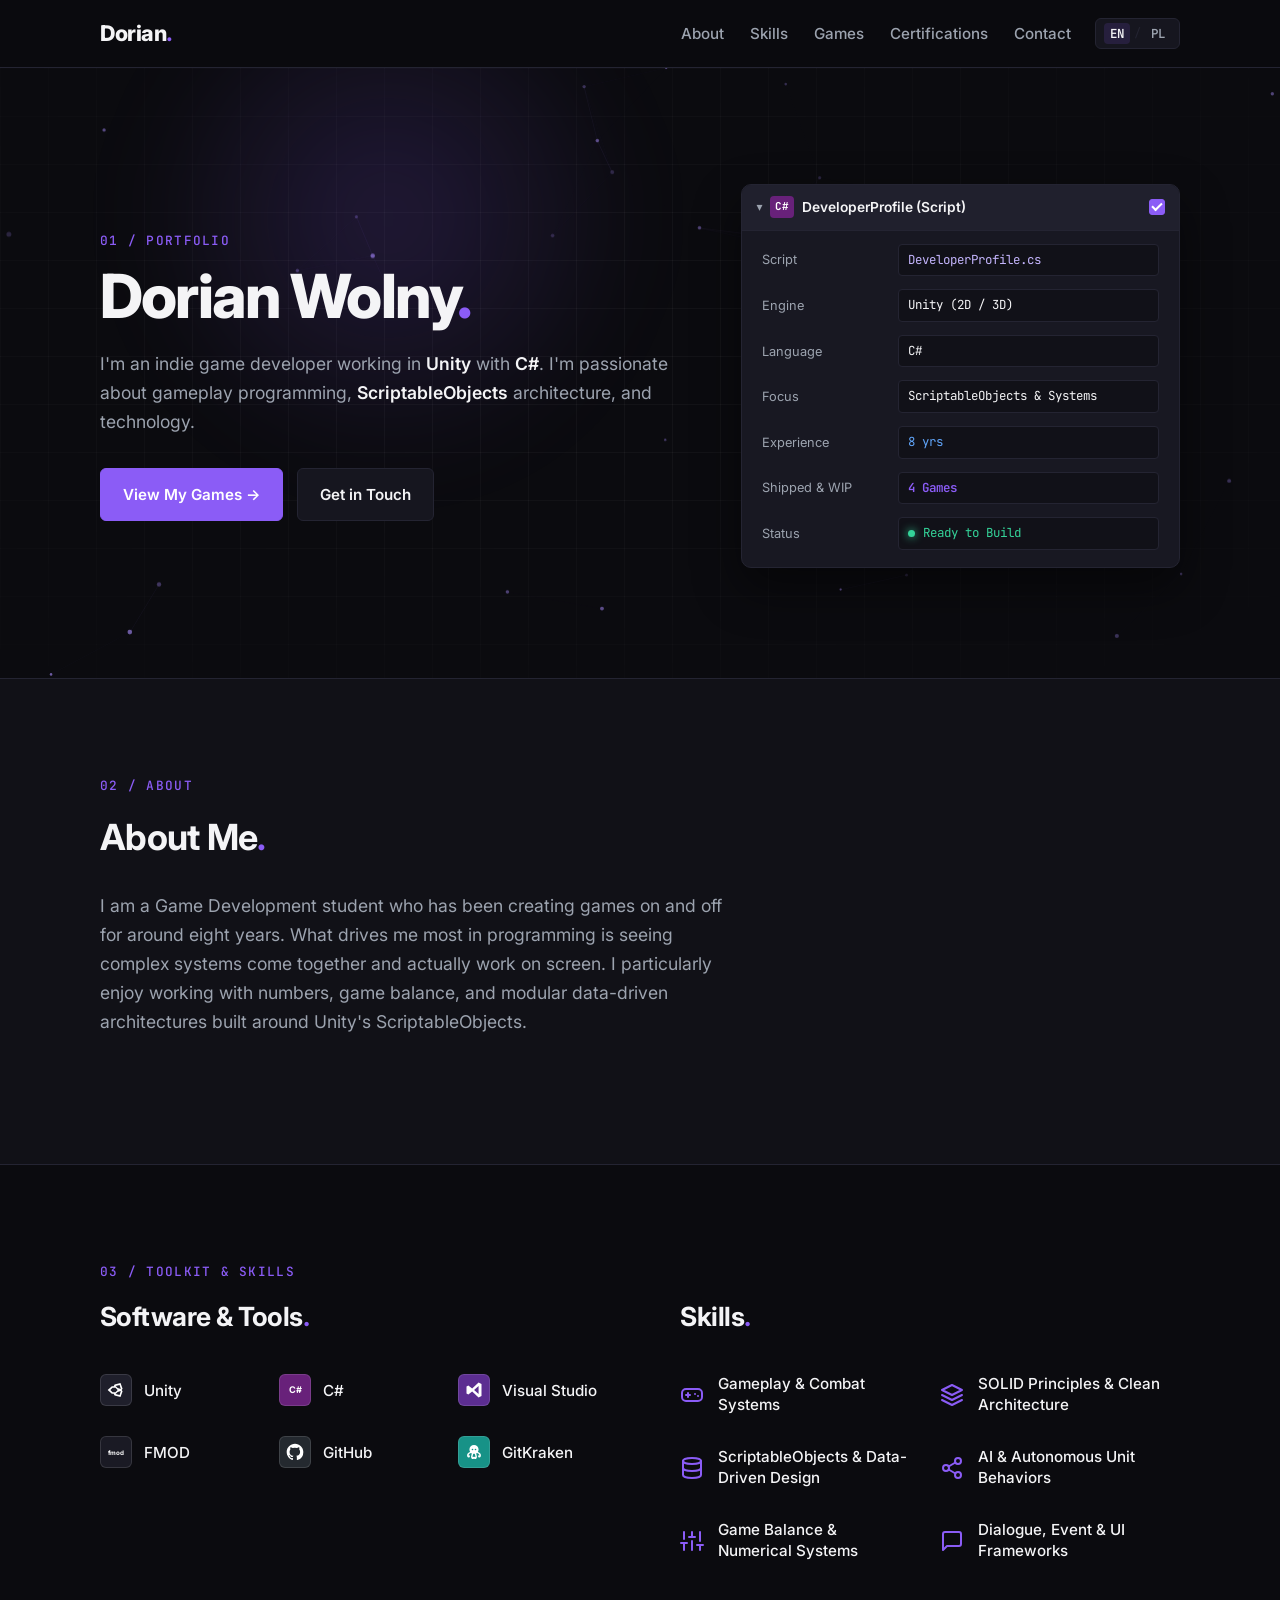
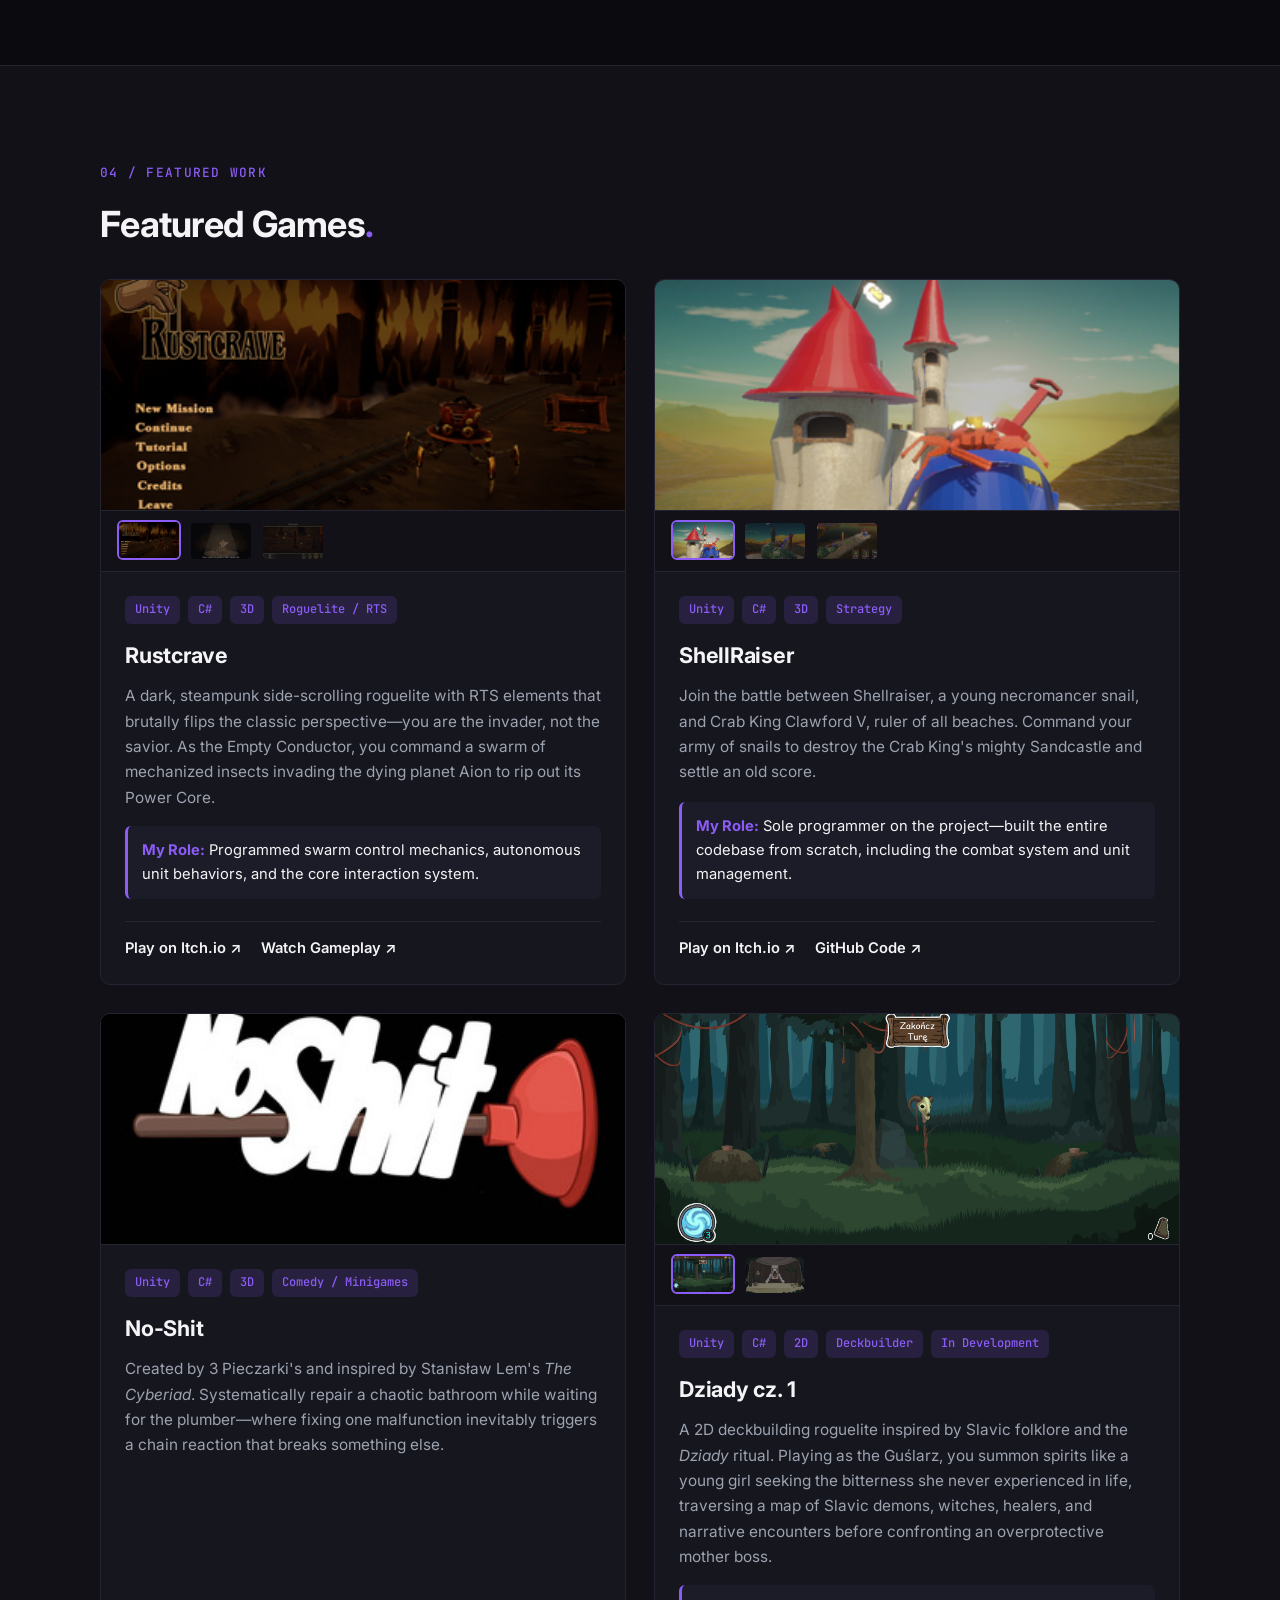
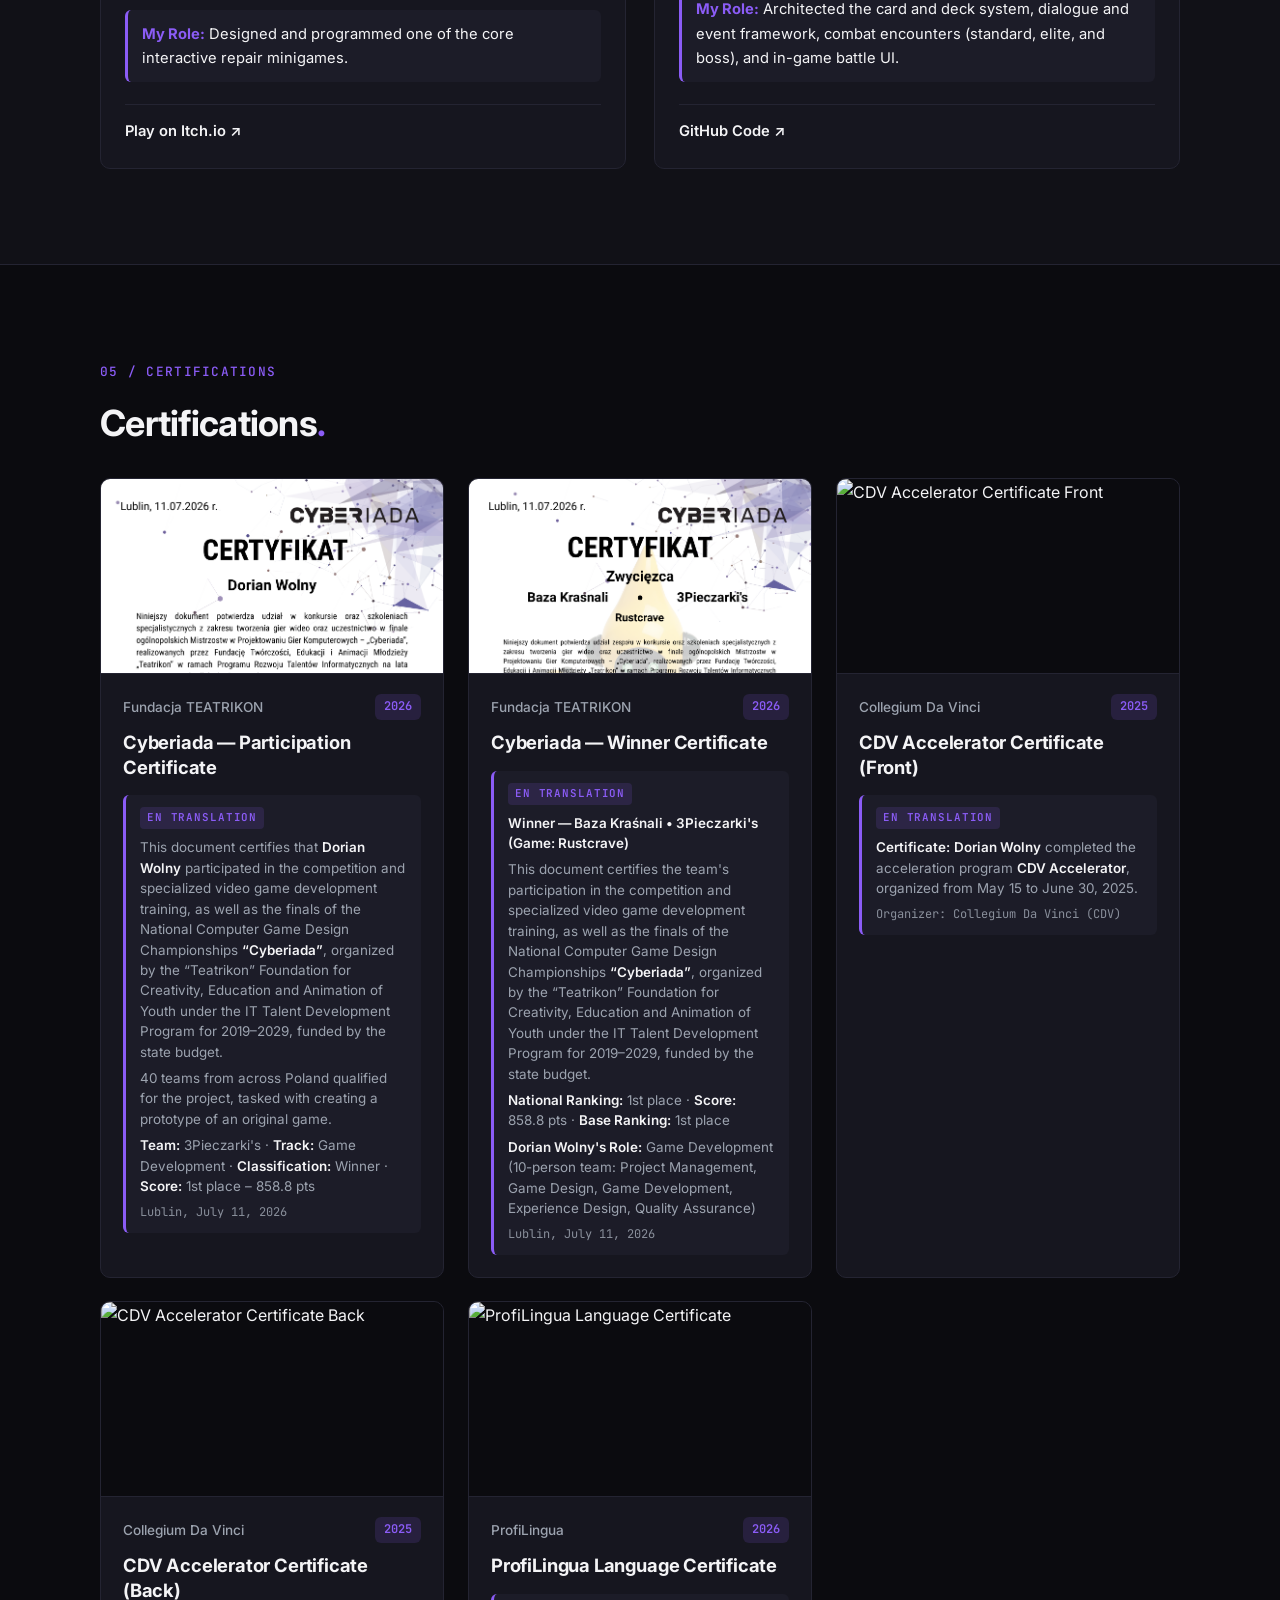
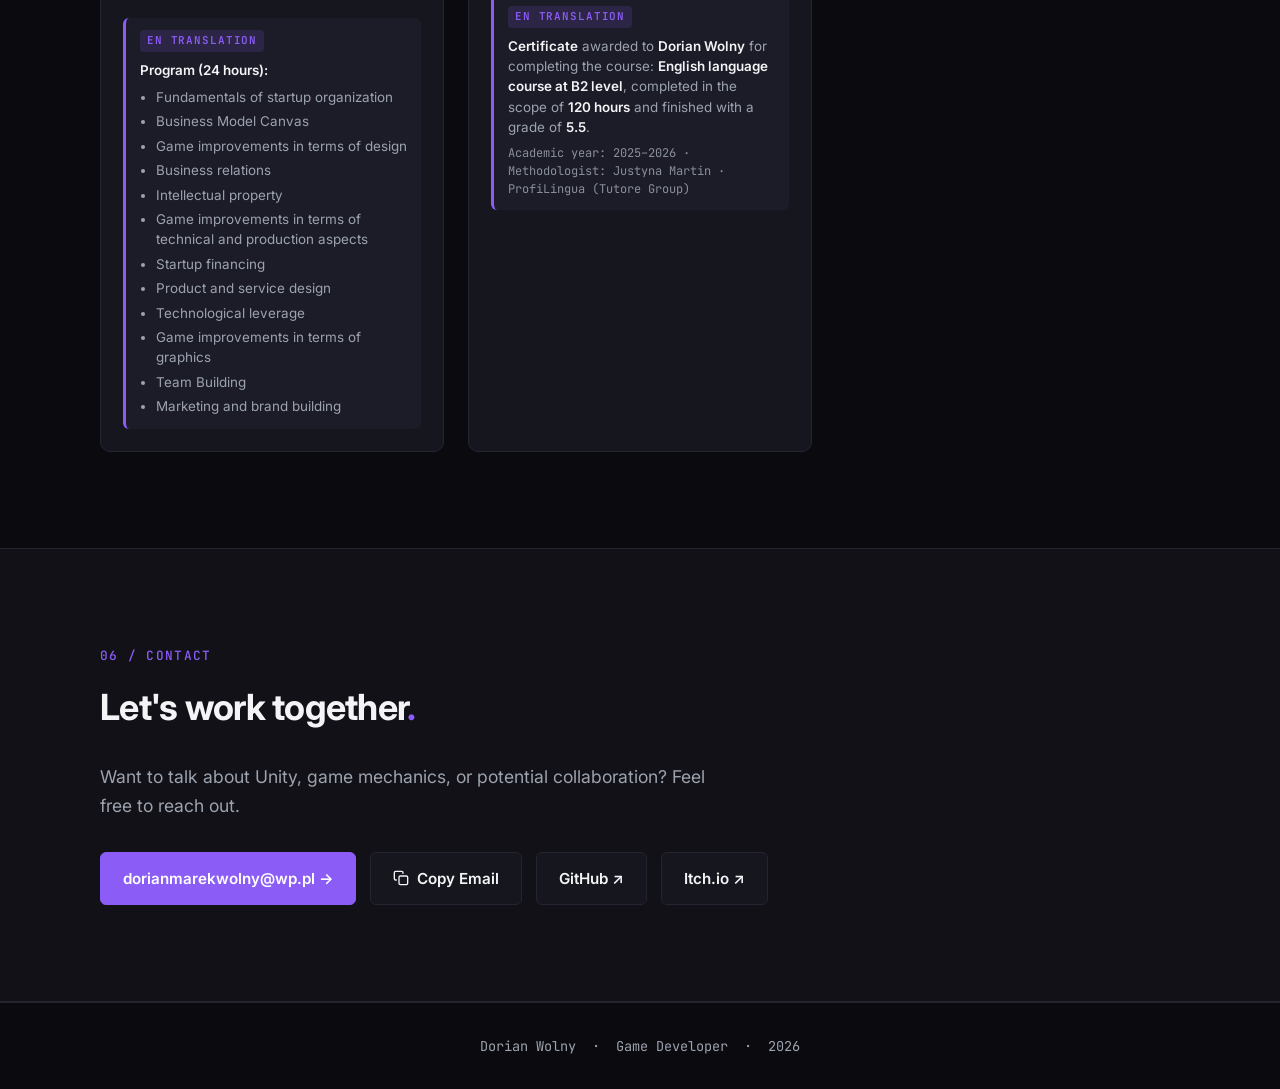
==== index.html @ 22611cf5 "Second Commit" ====
<!DOCTYPE html>
<html lang="en">
<head>
  <meta charset="UTF-8">
  <meta name="viewport" content="width=device-width, initial-scale=1.0">
  <title>Dorian Wolny | Game Developer Portfolio</title>
  <link rel="icon" type="image/svg+xml" href="data:image/svg+xml,%3Csvg xmlns='http://www.w3.org/2000/svg' viewBox='0 0 64 64'%3E%3Crect width='64' height='64' rx='16' fill='%2316161f'/%3E%3Crect x='2' y='2' width='60' height='60' rx='14' fill='none' stroke='%238b5cf6' stroke-width='4'/%3E%3Ctext x='28' y='45' text-anchor='middle' font-family='system-ui, sans-serif' font-size='36' font-weight='800' fill='%23f4f4f6'%3ED%3C/text%3E%3Ccircle cx='48' cy='41' r='5' fill='%238b5cf6'/%3E%3C/svg%3E">
  <link rel="preconnect" href="https://fonts.googleapis.com">
  <link rel="preconnect" href="https://fonts.gstatic.com" crossorigin>
  <link href="https://fonts.googleapis.com/css2?family=Inter:wght@400;500;600;700;800&family=JetBrains+Mono:wght@400;500;600&display=swap" rel="stylesheet">
  <link rel="stylesheet" href="style.css">
</head>
<body>
  <header class="site-header">
    <nav class="navbar container">
      <a href="#hero" class="logo">Dorian<span class="accent-dot">.</span></a>
      <div class="nav-right">
        <ul class="nav-links" id="navLinks">
          <li><a href="#about" data-i18n="nav.about">About</a></li>
          <li><a href="#skills" data-i18n="nav.skills">Skills</a></li>
          <li><a href="#games" data-i18n="nav.games">Games</a></li>
          <li><a href="#certifications" data-i18n="nav.certifications">Certifications</a></li>
          <li><a href="#contact" data-i18n="nav.contact">Contact</a></li>
        </ul>
        <div class="lang-switcher" role="group" aria-label="Language switcher">
          <button type="button" class="lang-btn active" data-lang="en" aria-pressed="true">EN</button>
          <span class="lang-divider" aria-hidden="true">/</span>
          <button type="button" class="lang-btn" data-lang="pl" aria-pressed="false">PL</button>
        </div>
        <button class="menu-toggle" id="menuToggle" aria-label="Toggle navigation">
          <span></span>
          <span></span>
          <span></span>
        </button>
      </div>
    </nav>
    <div class="scroll-progress" id="scrollProgress"></div>
  </header>

  <main>
    <section id="hero" class="hero section">
      <div class="hero-grid" aria-hidden="true"></div>
      <canvas class="hero-particles" id="heroParticles" aria-hidden="true"></canvas>
      <div class="hero-glow" aria-hidden="true"></div>
      <div class="container hero-container">
        <div class="hero-layout">
          <div class="hero-content">
            <p class="section-index hero-animate hero-delay-1" data-i18n="hero.index">01 / PORTFOLIO</p>
            <h1 class="hero-animate hero-delay-2">Dorian Wolny<span class="accent-dot">.</span></h1>
            <p class="hero-description hero-animate hero-delay-3" data-i18n-html="hero.description">
              I'm an indie game developer working in <strong>Unity</strong> with <strong>C#</strong>. I'm passionate about gameplay programming, <strong>ScriptableObjects</strong> architecture, and technology.
            </p>
            <div class="hero-actions hero-animate hero-delay-4">
              <a href="#games" class="btn btn-primary" data-i18n="hero.ctaGames">View My Games &rarr;</a>
              <a href="#contact" class="btn btn-secondary" data-i18n="hero.ctaContact">Get in Touch</a>
            </div>
          </div>

          <aside class="inspector-wrapper hero-animate hero-delay-3" aria-label="Unity Inspector Developer Profile">
            <div class="inspector-card" data-tilt data-tilt-max="6">
              <div class="inspector-header">
                <div class="inspector-title-group">
                  <span class="inspector-arrow" aria-hidden="true">&#9662;</span>
                  <span class="inspector-cs-badge" aria-hidden="true">C#</span>
                  <span class="inspector-title">DeveloperProfile (Script)</span>
                </div>
                <label class="inspector-toggle" title="Toggle availability status">
                  <input type="checkbox" id="inspectorActiveToggle" checked>
                  <span class="inspector-checkbox" aria-hidden="true"></span>
                </label>
              </div>

              <div class="inspector-body" id="inspectorBody">
                <div class="inspector-row">
                  <span class="inspector-label" data-i18n="inspector.script">Script</span>
                  <span class="inspector-asset-field">DeveloperProfile.cs</span>
                </div>
                <div class="inspector-row">
                  <span class="inspector-label" data-i18n="inspector.engine">Engine</span>
                  <span class="inspector-value">Unity (2D / 3D)</span>
                </div>
                <div class="inspector-row">
                  <span class="inspector-label" data-i18n="inspector.language">Language</span>
                  <span class="inspector-value">C#</span>
                </div>
                <div class="inspector-row">
                  <span class="inspector-label" data-i18n="inspector.focus">Focus</span>
                  <span class="inspector-value" data-i18n="inspector.focusValue">ScriptableObjects &amp; Systems</span>
                </div>
                <div class="inspector-row">
                  <span class="inspector-label" data-i18n="inspector.experience">Experience</span>
                  <span class="inspector-value inspector-number" data-i18n="inspector.experienceValue">8 yrs</span>
                </div>
                <div class="inspector-row">
                  <span class="inspector-label" data-i18n="inspector.shipped">Shipped &amp; WIP</span>
                  <span class="inspector-value inspector-accent" data-i18n="inspector.shippedValue">4 Games</span>
                </div>
                <div class="inspector-row">
                  <span class="inspector-label" data-i18n="inspector.status">Status</span>
                  <span class="inspector-status" id="inspectorStatus">
                    <span class="status-dot"></span>
                    <span id="inspectorStatusText">Ready to Build</span>
                  </span>
                </div>
              </div>
            </div>
          </aside>
        </div>
      </div>
    </section>

    <section id="about" class="section section-alt">
      <div class="container" data-reveal>
        <p class="section-index" data-i18n="about.index">02 / ABOUT</p>
        <h2 data-i18n-html="about.heading">About Me<span class="accent-dot">.</span></h2>
        <p class="section-text" data-i18n="about.text">
          I am a Game Development student who has been creating games on and off for around eight years. What drives me most in programming is seeing complex systems come together and actually work on screen. I particularly enjoy working with numbers, game balance, and modular data-driven architectures built around Unity's ScriptableObjects.
        </p>
      </div>
    </section>

    <section id="skills" class="section">
      <div class="container">
        <p class="section-index" data-reveal data-i18n="skills.index">03 / TOOLKIT &amp; SKILLS</p>
        <div class="skills-split">
          <div class="skills-column">
            <h2 data-reveal data-i18n-html="skills.toolsHeading">Software &amp; Tools<span class="accent-dot">.</span></h2>
            <div class="tools-grid" data-reveal-stagger>
              <div class="tool-item" data-reveal>
                <span class="tool-icon tool-unity" aria-hidden="true">
                  <svg viewBox="0 0 24 24" fill="currentColor">
                    <path d="M19.9 10.6L17.4 3.5l-7.1 2L9.2 7.4H7L2 12l5 4.6h2.2l1.1 1.9 7.1 2 2.5-7.1-1.1-1.4 1.1-1.4zm-3.6-4.7l1.5 4.8-3.8-1-2.5-2.6 4.8-1.2zM5.2 12l2.7-2.6h3.5L14 12l-2.6 2.6H7.9L5.2 12zm11.1 6.1l-4.8-1.2 2.5-2.6 3.8-1-1.5 4.8z"/>
                  </svg>
                </span>
                <span>Unity</span>
              </div>

              <div class="tool-item" data-reveal>
                <span class="tool-icon tool-csharp" aria-hidden="true">
                  <svg viewBox="0 0 24 24" fill="currentColor">
                    <text x="12" y="16" text-anchor="middle" font-size="11" font-weight="700" font-family="Inter, system-ui, sans-serif">C#</text>
                  </svg>
                </span>
                <span>C#</span>
              </div>

              <div class="tool-item" data-reveal>
                <span class="tool-icon tool-vs" aria-hidden="true">
                  <svg viewBox="0 0 24 24" fill="currentColor">
                    <path d="M17.5 3L9.8 10.1 5.2 6.6 3 7.7v8.6l2.2 1.1 4.6-3.5L17.5 21l3.5-1.7V4.7L17.5 3zm0 4.3v9.4L12.1 12l5.4-4.7z"/>
                  </svg>
                </span>
                <span>Visual Studio</span>
              </div>

              <div class="tool-item" data-reveal>
                <span class="tool-icon tool-fmod" aria-hidden="true">
                  <svg viewBox="0 0 24 24" fill="currentColor">
                    <text x="12" y="15" text-anchor="middle" font-size="7.5" font-weight="700" font-family="Inter, system-ui, sans-serif">fmod</text>
                  </svg>
                </span>
                <span>FMOD</span>
              </div>

              <div class="tool-item" data-reveal>
                <span class="tool-icon tool-github" aria-hidden="true">
                  <svg viewBox="0 0 24 24" fill="currentColor">
                    <path d="M12 2C6.5 2 2 6.5 2 12c0 4.4 2.9 8.2 6.8 9.5.5.1.7-.2.7-.5v-1.7c-2.8.6-3.4-1.3-3.4-1.3-.5-1.1-1.1-1.4-1.1-1.4-.9-.6.1-.6.1-.6 1 .1 1.5 1 1.5 1 .9 1.5 2.3 1.1 2.9.8.1-.6.3-1.1.6-1.3-2.2-.3-4.6-1.1-4.6-4.9 0-1.1.4-2 1-2.7-.1-.3-.4-1.3.1-2.7 0 0 .8-.3 2.7 1a9.4 9.4 0 0 1 5 0c1.9-1.3 2.7-1 2.7-1 .5 1.4.2 2.4.1 2.7.6.7 1 1.6 1 2.7 0 3.8-2.3 4.6-4.6 4.9.4.3.7.9.7 1.9v2.8c0 .3.2.6.7.5A10 10 0 0 0 22 12c0-5.5-4.5-10-10-10z"/>
                  </svg>
                </span>
                <span>GitHub</span>
              </div>

              <div class="tool-item" data-reveal>
                <span class="tool-icon tool-gitkraken" aria-hidden="true">
                  <svg viewBox="0 0 24 24">
                    <path fill="currentColor" d="M12 3.5a5.5 5.5 0 0 0-5.5 5.5c0 2.5 1.6 4.5 3.8 5.2h3.4c2.2-.7 3.8-2.7 3.8-5.2A5.5 5.5 0 0 0 12 3.5zm-1.8 6.5a1 1 0 1 1 0-2 1 1 0 0 1 0 2zm3.6 0a1 1 0 1 1 0-2 1 1 0 0 1 0 2z"/>
                    <path fill="none" stroke="currentColor" stroke-width="1.75" stroke-linecap="round" d="M8.2 12.5C5.5 13.2 3.8 15.3 4.8 17.2c.5.9 1.7.5 1.4-.4M10.4 13.5c-.7 2.2-1.8 4.2-.6 5.7.6.8 1.8.2 1.3-.7M13.6 13.5c.7 2.2 1.8 4.2.6 5.7-.6.8-1.8.2-1.3-.7M15.8 12.5c2.7.7 4.4 2.8 3.4 4.7-.5.9-1.7.5-1.4-.4"/>
                  </svg>
                </span>
                <span>GitKraken</span>
              </div>
            </div>
          </div>

          <div class="skills-column">
            <h2 data-reveal data-i18n-html="skills.skillsHeading">Skills<span class="accent-dot">.</span></h2>
            <div class="competencies-grid" data-reveal-stagger>
              <div class="competency-item" data-reveal>
                <span class="competency-icon" aria-hidden="true">
                  <svg viewBox="0 0 24 24" fill="none" stroke="currentColor" stroke-width="2" stroke-linecap="round" stroke-linejoin="round">
                    <rect x="2" y="6" width="20" height="12" rx="4"/>
                    <path d="M6 12h4M8 10v4M15 11h.01M18 13h.01"/>
                  </svg>
                </span>
                <span data-i18n="skills.gameplay">Gameplay &amp; Combat Systems</span>
              </div>

              <div class="competency-item" data-reveal>
                <span class="competency-icon" aria-hidden="true">
                  <svg viewBox="0 0 24 24" fill="none" stroke="currentColor" stroke-width="2" stroke-linecap="round" stroke-linejoin="round">
                    <polygon points="12 2 2 7 12 12 22 7 12 2"/>
                    <polyline points="2 17 12 22 22 17"/>
                    <polyline points="2 12 12 17 22 12"/>
                  </svg>
                </span>
                <span data-i18n="skills.solid">SOLID Principles &amp; Clean Architecture</span>
              </div>

              <div class="competency-item" data-reveal>
                <span class="competency-icon" aria-hidden="true">
                  <svg viewBox="0 0 24 24" fill="none" stroke="currentColor" stroke-width="2" stroke-linecap="round" stroke-linejoin="round">
                    <ellipse cx="12" cy="5" rx="9" ry="3"/>
                    <path d="M21 12c0 1.66-4 3-9 3s-9-1.34-9-3"/>
                    <path d="M3 5v14c0 1.66 4 3 9 3s9-1.34 9-3V5"/>
                  </svg>
                </span>
                <span data-i18n="skills.so">ScriptableObjects &amp; Data-Driven Design</span>
              </div>

              <div class="competency-item" data-reveal>
                <span class="competency-icon" aria-hidden="true">
                  <svg viewBox="0 0 24 24" fill="none" stroke="currentColor" stroke-width="2" stroke-linecap="round" stroke-linejoin="round">
                    <circle cx="18" cy="5" r="3"/>
                    <circle cx="6" cy="12" r="3"/>
                    <circle cx="18" cy="19" r="3"/>
                    <line x1="8.59" y1="13.51" x2="15.42" y2="17.49"/>
                    <line x1="15.41" y1="6.51" x2="8.59" y2="10.49"/>
                  </svg>
                </span>
                <span data-i18n="skills.ai">AI &amp; Autonomous Unit Behaviors</span>
              </div>

              <div class="competency-item" data-reveal>
                <span class="competency-icon" aria-hidden="true">
                  <svg viewBox="0 0 24 24" fill="none" stroke="currentColor" stroke-width="2" stroke-linecap="round" stroke-linejoin="round">
                    <line x1="4" y1="21" x2="4" y2="14"/>
                    <line x1="4" y1="10" x2="4" y2="3"/>
                    <line x1="12" y1="21" x2="12" y2="12"/>
                    <line x1="12" y1="8" x2="12" y2="3"/>
                    <line x1="20" y1="21" x2="20" y2="16"/>
                    <line x1="20" y1="12" x2="20" y2="3"/>
                    <line x1="1" y1="14" x2="7" y2="14"/>
                    <line x1="9" y1="8" x2="15" y2="8"/>
                    <line x1="17" y1="16" x2="23" y2="16"/>
                  </svg>
                </span>
                <span data-i18n="skills.balance">Game Balance &amp; Numerical Systems</span>
              </div>

              <div class="competency-item" data-reveal>
                <span class="competency-icon" aria-hidden="true">
                  <svg viewBox="0 0 24 24" fill="none" stroke="currentColor" stroke-width="2" stroke-linecap="round" stroke-linejoin="round">
                    <path d="M21 15a2 2 0 0 1-2 2H7l-4 4V5a2 2 0 0 1 2-2h14a2 2 0 0 1 2 2z"/>
                  </svg>
                </span>
                <span data-i18n="skills.ui">Dialogue, Event &amp; UI Frameworks</span>
              </div>
            </div>
          </div>
        </div>
      </div>
    </section>

    <section id="games" class="section section-alt">
      <div class="container">
        <p class="section-index" data-reveal data-i18n="games.index">04 / FEATURED WORK</p>
        <h2 data-reveal data-i18n-html="games.heading">Featured Games<span class="accent-dot">.</span></h2>
        <div class="games-grid" data-reveal-stagger>

          <article class="game-card" data-reveal data-tilt data-tilt-max="4">
            <div class="game-media">
              <div class="game-thumbnail">
                <img src="Images/Rustcravethumbnail.png" alt="Rustcrave screenshot" class="main-preview" data-lightbox>
              </div>
              <div class="thumbnail-strip">
                <button type="button" class="thumb-btn active" data-src="Images/Rustcravethumbnail.png" aria-label="Rustcrave view 1">
                  <img src="Images/Rustcravethumbnail.png" alt="Rustcrave thumbnail 1">
                </button>
                <button type="button" class="thumb-btn" data-src="Images/Rustcravesecondimage.png" aria-label="Rustcrave view 2">
                  <img src="Images/Rustcravesecondimage.png" alt="Rustcrave thumbnail 2">
                </button>
                <button type="button" class="thumb-btn" data-src="Images/Rustcravethirdimage.png" aria-label="Rustcrave view 3">
                  <img src="Images/Rustcravethirdimage.png" alt="Rustcrave thumbnail 3">
                </button>
              </div>
            </div>
            <div class="game-content">
              <div class="game-tags">
                <span>Unity</span>
                <span>C#</span>
                <span>3D</span>
                <span>Roguelite / RTS</span>
              </div>
              <h3>Rustcrave</h3>
              <p class="game-desc" data-i18n="games.rustcrave.desc">
                A dark, steampunk side-scrolling roguelite with RTS elements that brutally flips the classic perspective—you are the invader, not the savior. As the Empty Conductor, you command a swarm of mechanized insects invading the dying planet Aion to rip out its Power Core.
              </p>
              <p class="game-role" data-i18n-html="games.rustcrave.role">
                <strong>My Role:</strong> Programmed swarm control mechanics, autonomous unit behaviors, and the core interaction system.
              </p>
              <div class="game-links">
                <a href="https://trispect-interactive.itch.io/rustcrave" target="_blank" rel="noopener" data-i18n="games.playItch">Play on Itch.io &nearr;</a>
                <a href="https://www.youtube.com/watch?v=dvFl4ehFmzQ" target="_blank" rel="noopener" data-i18n="games.watchGameplay">Watch Gameplay &nearr;</a>
              </div>
            </div>
          </article>

          <article class="game-card" data-reveal data-tilt data-tilt-max="4">
            <div class="game-media">
              <div class="game-thumbnail">
                <img src="Images/ShellRaiserthumbnail.png" alt="ShellRaiser screenshot" class="main-preview" data-lightbox>
              </div>
              <div class="thumbnail-strip">
                <button type="button" class="thumb-btn active" data-src="Images/ShellRaiserthumbnail.png" aria-label="ShellRaiser view 1">
                  <img src="Images/ShellRaiserthumbnail.png" alt="ShellRaiser thumbnail 1">
                </button>
                <button type="button" class="thumb-btn" data-src="Images/ShellRaisersecondimage.png" aria-label="ShellRaiser view 2">
                  <img src="Images/ShellRaisersecondimage.png" alt="ShellRaiser thumbnail 2">
                </button>
                <button type="button" class="thumb-btn" data-src="Images/ShellRaiserthirdimage.png" aria-label="ShellRaiser view 3">
                  <img src="Images/ShellRaiserthirdimage.png" alt="ShellRaiser thumbnail 3">
                </button>
              </div>
            </div>
            <div class="game-content">
              <div class="game-tags">
                <span>Unity</span>
                <span>C#</span>
                <span>3D</span>
                <span data-i18n="games.shellraiser.tagStrategy">Strategy</span>
              </div>
              <h3>ShellRaiser</h3>
              <p class="game-desc" data-i18n="games.shellraiser.desc">
                Join the battle between Shellraiser, a young necromancer snail, and Crab King Clawford V, ruler of all beaches. Command your army of snails to destroy the Crab King's mighty Sandcastle and settle an old score.
              </p>
              <p class="game-role" data-i18n-html="games.shellraiser.role">
                <strong>My Role:</strong> Sole programmer on the project—built the entire codebase from scratch, including the combat system and unit management.
              </p>
              <div class="game-links">
                <a href="https://dorians.itch.io/shellraiser" target="_blank" rel="noopener" data-i18n="games.playItch">Play on Itch.io &nearr;</a>
                <a href="https://github.com/Doriansik/ShellraiserRepository" target="_blank" rel="noopener" data-i18n="games.githubCode">GitHub Code &nearr;</a>
              </div>
            </div>
          </article>

          <article class="game-card" data-reveal data-tilt data-tilt-max="4">
            <div class="game-media">
              <div class="game-thumbnail">
                <img src="Images/NoShitthumbnail.jpg" alt="No-Shit screenshot" class="main-preview" data-lightbox>
              </div>
            </div>
            <div class="game-content">
              <div class="game-tags">
                <span>Unity</span>
                <span>C#</span>
                <span>3D</span>
                <span data-i18n="games.noshit.tagComedy">Comedy / Minigames</span>
              </div>
              <h3>No-Shit</h3>
              <p class="game-desc" data-i18n-html="games.noshit.desc">
                Created by 3 Pieczarki's and inspired by Stanisław Lem's <em>The Cyberiad</em>. Systematically repair a chaotic bathroom while waiting for the plumber—where fixing one malfunction inevitably triggers a chain reaction that breaks something else.
              </p>
              <p class="game-role" data-i18n-html="games.noshit.role">
                <strong>My Role:</strong> Designed and programmed one of the core interactive repair minigames.
              </p>
              <div class="game-links">
                <a href="https://3pieczarkis.itch.io/no-shit" target="_blank" rel="noopener" data-i18n="games.playItch">Play on Itch.io &nearr;</a>
              </div>
            </div>
          </article>

          <article class="game-card" data-reveal data-tilt data-tilt-max="4">
            <div class="game-media">
              <div class="game-thumbnail">
                <img src="Images/Dziadycz1thumbnail.png" alt="Dziady cz. 1 screenshot" class="main-preview" data-lightbox>
              </div>
              <div class="thumbnail-strip">
                <button type="button" class="thumb-btn active" data-src="Images/Dziadycz1thumbnail.png" aria-label="Dziady cz. 1 view 1">
                  <img src="Images/Dziadycz1thumbnail.png" alt="Dziady cz. 1 thumbnail 1">
                </button>
                <button type="button" class="thumb-btn" data-src="Images/Dziadycz1secondimage.jpg" aria-label="Dziady cz. 1 view 2">
                  <img src="Images/Dziadycz1secondimage.jpg" alt="Dziady cz. 1 thumbnail 2">
                </button>
              </div>
            </div>
            <div class="game-content">
              <div class="game-tags">
                <span>Unity</span>
                <span>C#</span>
                <span>2D</span>
                <span>Deckbuilder</span>
                <span data-i18n="games.dziady.tagDev">In Development</span>
              </div>
              <h3>Dziady cz. 1</h3>
              <p class="game-desc" data-i18n-html="games.dziady.desc">
                A 2D deckbuilding roguelite inspired by Slavic folklore and the <em>Dziady</em> ritual. Playing as the Guślarz, you summon spirits like a young girl seeking the bitterness she never experienced in life, traversing a map of Slavic demons, witches, healers, and narrative encounters before confronting an overprotective mother boss.
              </p>
              <p class="game-role" data-i18n-html="games.dziady.role">
                <strong>My Role:</strong> Architected the card and deck system, dialogue and event framework, combat encounters (standard, elite, and boss), and in-game battle UI.
              </p>
              <div class="game-links">
                <a href="https://github.com/Doriansik/Dziadowski-Licencjat" target="_blank" rel="noopener" data-i18n="games.githubCode">GitHub Code &nearr;</a>
              </div>
            </div>
          </article>

        </div>
      </div>
    </section>

    <section id="certifications" class="section">
      <div class="container">
        <p class="section-index" data-reveal data-i18n="certs.index">05 / CERTIFICATIONS</p>
        <h2 data-reveal data-i18n-html="certs.heading">Certifications<span class="accent-dot">.</span></h2>
        <div class="certs-grid" data-reveal-stagger>

          <article class="cert-card" data-reveal data-tilt data-tilt-max="4" data-cert-key="cyberiadaPart">
            <div class="cert-preview">
              <img src="Images/Dorian Wolny - 3Pieczarki's.png" data-fallback-exts="jpg,jpeg,webp" alt="Cyberiada Participation Certificate" data-lightbox>
            </div>
            <div class="cert-body">
              <div class="cert-meta">
                <span class="cert-issuer">Fundacja TEATRIKON</span>
                <span class="cert-year">2026</span>
              </div>
              <h3 data-i18n="certs.cyberiadaPart">Cyberiada &mdash; Participation Certificate</h3>
              <div class="cert-translation">
                <span class="cert-translation-badge">EN TRANSLATION</span>
                <div class="cert-translation-text" data-i18n-html="certs.cyberiadaPartTranscript">
                  <p>This document certifies that <strong>Dorian Wolny</strong> participated in the competition and specialized video game development training, as well as the finals of the National Computer Game Design Championships <strong>&ldquo;Cyberiada&rdquo;</strong>, organized by the &ldquo;Teatrikon&rdquo; Foundation for Creativity, Education and Animation of Youth under the IT Talent Development Program for 2019&ndash;2029, funded by the state budget.</p>
                  <p>40 teams from across Poland qualified for the project, tasked with creating a prototype of an original game.</p>
                  <p><strong>Team:</strong> 3Pieczarki's &middot; <strong>Track:</strong> Game Development &middot; <strong>Classification:</strong> Winner &middot; <strong>Score:</strong> 1st place &ndash; 858.8 pts</p>
                  <p class="cert-translation-meta">Lublin, July 11, 2026</p>
                </div>
              </div>
            </div>
          </article>

          <article class="cert-card" data-reveal data-tilt data-tilt-max="4" data-cert-key="cyberiadaWin">
            <div class="cert-preview">
              <img src="Images/Zwyciezca - 3Pieczarki's.png" data-fallback-exts="jpg,jpeg,webp" alt="Cyberiada Winner Certificate" data-lightbox>
            </div>
            <div class="cert-body">
              <div class="cert-meta">
                <span class="cert-issuer">Fundacja TEATRIKON</span>
                <span class="cert-year">2026</span>
              </div>
              <h3 data-i18n="certs.cyberiadaWin">Cyberiada &mdash; Winner Certificate</h3>
              <div class="cert-translation">
                <span class="cert-translation-badge">EN TRANSLATION</span>
                <div class="cert-translation-text" data-i18n-html="certs.cyberiadaWinTranscript">
                  <p><strong>Winner &mdash; Baza Kraśnali &bull; 3Pieczarki's (Game: Rustcrave)</strong></p>
                  <p>This document certifies the team's participation in the competition and specialized video game development training, as well as the finals of the National Computer Game Design Championships <strong>&ldquo;Cyberiada&rdquo;</strong>, organized by the &ldquo;Teatrikon&rdquo; Foundation for Creativity, Education and Animation of Youth under the IT Talent Development Program for 2019&ndash;2029, funded by the state budget.</p>
                  <p><strong>National Ranking:</strong> 1st place &middot; <strong>Score:</strong> 858.8 pts &middot; <strong>Base Ranking:</strong> 1st place</p>
                  <p><strong>Dorian Wolny's Role:</strong> Game Development (10-person team: Project Management, Game Design, Game Development, Experience Design, Quality Assurance)</p>
                  <p class="cert-translation-meta">Lublin, July 11, 2026</p>
                </div>
              </div>
            </div>
          </article>

          <article class="cert-card" data-reveal data-tilt data-tilt-max="4" data-cert-key="cdvFront">
            <div class="cert-preview">
              <img src="Images/CertyfikatAkceleratorprzod.png" data-fallback-exts="jpg,jpeg,webp" alt="CDV Accelerator Certificate Front" data-lightbox>
            </div>
            <div class="cert-body">
              <div class="cert-meta">
                <span class="cert-issuer">Collegium Da Vinci</span>
                <span class="cert-year">2025</span>
              </div>
              <h3 data-i18n="certs.cdvFront">CDV Accelerator Certificate (Front)</h3>
              <div class="cert-translation">
                <span class="cert-translation-badge">EN TRANSLATION</span>
                <div class="cert-translation-text" data-i18n-html="certs.cdvFrontTranscript">
                  <p><strong>Certificate:</strong> <strong>Dorian Wolny</strong> completed the acceleration program <strong>CDV Accelerator</strong>, organized from May 15 to June 30, 2025.</p>
                  <p class="cert-translation-meta">Organizer: Collegium Da Vinci (CDV)</p>
                </div>
              </div>
            </div>
          </article>

          <article class="cert-card" data-reveal data-tilt data-tilt-max="4" data-cert-key="cdvBack">
            <div class="cert-preview">
              <img src="Images/CertyfikatAkceleratotyl.png" data-fallback-exts="jpg,jpeg,webp" alt="CDV Accelerator Certificate Back" data-lightbox>
            </div>
            <div class="cert-body">
              <div class="cert-meta">
                <span class="cert-issuer">Collegium Da Vinci</span>
                <span class="cert-year">2025</span>
              </div>
              <h3 data-i18n="certs.cdvBack">CDV Accelerator Certificate (Back)</h3>
              <div class="cert-translation">
                <span class="cert-translation-badge">EN TRANSLATION</span>
                <div class="cert-translation-text" data-i18n-html="certs.cdvBackTranscript">
                  <p><strong>Program (24 hours):</strong></p>
                  <ul>
                    <li>Fundamentals of startup organization</li>
                    <li>Business Model Canvas</li>
                    <li>Game improvements in terms of design</li>
                    <li>Business relations</li>
                    <li>Intellectual property</li>
                    <li>Game improvements in terms of technical and production aspects</li>
                    <li>Startup financing</li>
                    <li>Product and service design</li>
                    <li>Technological leverage</li>
                    <li>Game improvements in terms of graphics</li>
                    <li>Team Building</li>
                    <li>Marketing and brand building</li>
                  </ul>
                </div>
              </div>
            </div>
          </article>

          <article class="cert-card" data-reveal data-tilt data-tilt-max="4" data-cert-key="profilLingua">
            <div class="cert-preview">
              <img src="Images/CertyfikatAngielski.png" data-fallback-exts="jpg,jpeg,webp" alt="ProfiLingua Language Certificate" data-lightbox>
            </div>
            <div class="cert-body">
              <div class="cert-meta">
                <span class="cert-issuer">ProfiLingua</span>
                <span class="cert-year">2026</span>
              </div>
              <h3 data-i18n="certs.profilLingua">ProfiLingua Language Certificate</h3>
              <div class="cert-translation">
                <span class="cert-translation-badge">EN TRANSLATION</span>
                <div class="cert-translation-text" data-i18n-html="certs.profilLinguaTranscript">
                  <p><strong>Certificate</strong> awarded to <strong>Dorian Wolny</strong> for completing the course: <strong>English language course at B2 level</strong>, completed in the scope of <strong>120 hours</strong> and finished with a grade of <strong>5.5</strong>.</p>
                  <p class="cert-translation-meta">Academic year: 2025&ndash;2026 &middot; Methodologist: Justyna Martin &middot; ProfiLingua (Tutore Group)</p>
                </div>
              </div>
            </div>
          </article>

        </div>
      </div>
    </section>

    <section id="contact" class="section section-alt">
      <div class="container" data-reveal>
        <p class="section-index" data-i18n="contact.index">06 / CONTACT</p>
        <h2 data-i18n-html="contact.heading">Let's work together<span class="accent-dot">.</span></h2>
        <p class="section-text" data-i18n="contact.text">
          Want to talk about Unity, game mechanics, or potential collaboration? Feel free to reach out.
        </p>
        <div class="contact-links">
          <a href="mailto:dorianmarekwolny@wp.pl" class="btn btn-primary">dorianmarekwolny@wp.pl &rarr;</a>
          <button type="button" class="btn btn-secondary btn-copy" id="copyEmailBtn" data-email="dorianmarekwolny@wp.pl">
            <svg viewBox="0 0 24 24" width="16" height="16" fill="none" stroke="currentColor" stroke-width="2" stroke-linecap="round" stroke-linejoin="round" aria-hidden="true">
              <rect x="9" y="9" width="13" height="13" rx="2" ry="2"></rect>
              <path d="M5 15H4a2 2 0 0 1-2-2V4a2 2 0 0 1 2-2h9a2 2 0 0 1 2 2v1"></path>
            </svg>
            <span id="copyEmailLabel" data-i18n="contact.copyDefault">Copy Email</span>
          </button>
          <a href="https://github.com/Doriansik" target="_blank" rel="noopener" class="btn btn-secondary">GitHub &nearr;</a>
          <a href="https://dorians.itch.io" target="_blank" rel="noopener" class="btn btn-secondary">Itch.io &nearr;</a>
        </div>
      </div>
    </section>
  </main>

  <footer class="site-footer">
    <div class="container">
      <p>Dorian Wolny &nbsp;&middot;&nbsp; <span data-i18n="footer.role">Game Developer</span> &nbsp;&middot;&nbsp; 2026</p>
    </div>
  </footer>

  <div class="toast" id="toastNotification" role="status" aria-live="polite">
    <span class="toast-icon" aria-hidden="true">&#10003;</span>
    <span data-i18n="contact.toast">Email copied to clipboard</span>
  </div>

  <div class="lightbox" id="lightbox" aria-hidden="true">
    <button type="button" class="lightbox-close" id="lightboxClose" aria-label="Close preview">&times;</button>
    <button type="button" class="lightbox-nav lightbox-prev" id="lightboxPrev" aria-label="Previous image">&#10094;</button>
    <div class="lightbox-stage">
      <img src="" alt="Expanded preview" id="lightboxImage">
      <div class="lightbox-caption" id="lightboxCaption">
        <span id="lightboxTitle"></span>
        <span class="lightbox-counter" id="lightboxCounter"></span>
      </div>
      <div class="lightbox-translation hidden" id="lightboxTranslation">
        <div class="lightbox-translation-header">
          <span class="cert-translation-badge">EN TRANSLATION</span>
          <strong id="lightboxTranslationTitle"></strong>
        </div>
        <div class="cert-translation-text" id="lightboxTranslationBody"></div>
      </div>
    </div>
    <button type="button" class="lightbox-nav lightbox-next" id="lightboxNext" aria-label="Next image">&#10095;</button>
  </div>

  <div class="cursor-dot" id="cursorDot" aria-hidden="true"></div>
  <div class="cursor-ring" id="cursorRing" aria-hidden="true"></div>

  <script src="script.js"></script>
</body>
</html>
---- style.css ----
:root {
  --color-bg: #0b0b0f;
  --color-bg-alt: #111117;
  --color-surface: #16161f;
  --color-surface-elevated: #1c1c28;
  --color-inspector-bg: #181822;
  --color-inspector-header: #20202d;
  --color-inspector-field: #111118;
  --color-header: rgba(11, 11, 15, 0.85);
  --color-text: #f4f4f6;
  --color-text-muted: #9ca3af;
  --color-accent: #8b5cf6;
  --color-accent-secondary: #6366f1;
  --color-accent-hover: #7c3aed;
  --color-accent-soft: rgba(139, 92, 246, 0.14);
  --color-accent-border: rgba(139, 92, 246, 0.5);
  --color-spotlight: rgba(139, 92, 246, 0.12);
  --color-glow: rgba(139, 92, 246, 0.18);
  --color-grid-line: rgba(255, 255, 255, 0.035);
  --color-status-ok: #34d399;
  --color-status-paused: #fbbf24;
  --color-border: #242432;
  --color-icon-border: rgba(255, 255, 255, 0.12);
  --color-overlay: rgba(5, 5, 8, 0.92);
  --font-sans: "Inter", system-ui, -apple-system, BlinkMacSystemFont, "Segoe UI", Roboto, sans-serif;
  --font-mono: "JetBrains Mono", ui-monospace, SFMono-Regular, Menlo, Monaco, Consolas, monospace;
  --container-max-width: 1080px;
  --header-height: 68px;
  --progress-height: 2px;
  --radius-sm: 6px;
  --radius-md: 10px;
  --spacing-section: 96px;
  --preview-height: 230px;
  --cert-preview-height: 195px;
  --thumb-width: 64px;
  --thumb-height: 40px;
  --tool-badge-size: 32px;
  --competency-icon-size: 24px;
  --grid-cell-size: 48px;
  --cursor-dot-size: 6px;
  --cursor-ring-size: 34px;
  --cursor-ring-hover-size: 50px;
  --cursor-ring-zoom-size: 54px;
  --cursor-ring-click-size: 26px;
  --cursor-ring-border: 1.5px;
  --lightbox-nav-size: 48px;
  --lightbox-nav-offset: 28px;
  --card-hover-offset: -4px;
  --image-hover-scale: 1.03;
  --reveal-offset: 22px;
  --header-blur: 12px;
  --ease-out-expo: cubic-bezier(0.16, 1, 0.3, 1);
  --duration-fast: 0.2s;
  --duration-medium: 0.35s;
  --duration-reveal: 0.65s;
}

* {
  box-sizing: border-box;
  margin: 0;
  padding: 0;
}

html {
  scroll-behavior: smooth;
  scroll-padding-top: var(--header-height);
}

body {
  font-family: var(--font-sans);
  background-color: var(--color-bg);
  color: var(--color-text);
  line-height: 1.65;
  -webkit-font-smoothing: antialiased;
}

html.custom-cursor-enabled,
html.custom-cursor-enabled body,
html.custom-cursor-enabled a,
html.custom-cursor-enabled button,
html.custom-cursor-enabled label,
html.custom-cursor-enabled input,
html.custom-cursor-enabled [data-lightbox] {
  cursor: none;
}

.cursor-dot,
.cursor-ring {
  position: fixed;
  top: 0;
  left: 0;
  border-radius: 50%;
  pointer-events: none;
  opacity: 0;
  will-change: transform, width, height, opacity;
}

.cursor-dot {
  z-index: 9999;
  width: var(--cursor-dot-size);
  height: var(--cursor-dot-size);
  background-color: var(--color-text);
  box-shadow: 0 0 10px var(--color-accent);
  transition: opacity var(--duration-fast) ease, background-color var(--duration-fast) ease;
}

.cursor-ring {
  z-index: 9998;
  width: var(--cursor-ring-size);
  height: var(--cursor-ring-size);
  border: var(--cursor-ring-border) solid var(--color-accent-border);
  display: flex;
  align-items: center;
  justify-content: center;
  transition: width var(--duration-fast) var(--ease-out-expo), height var(--duration-fast) var(--ease-out-expo), background-color var(--duration-fast) ease, border-color var(--duration-fast) ease, opacity var(--duration-fast) ease;
}

.cursor-ring::after {
  content: "+";
  font-family: var(--font-mono);
  font-size: 0.9rem;
  font-weight: 600;
  color: var(--color-text);
  opacity: 0;
  transform: scale(0.5);
  transition: opacity var(--duration-fast) ease, transform var(--duration-fast) ease;
}

html.custom-cursor-enabled .cursor-dot.visible,
html.custom-cursor-enabled .cursor-ring.visible {
  opacity: 1;
}

.cursor-dot.hover {
  background-color: var(--color-accent);
}

.cursor-ring.hover {
  width: var(--cursor-ring-hover-size);
  height: var(--cursor-ring-hover-size);
  background-color: var(--color-accent-soft);
  border-color: var(--color-accent);
}

.cursor-ring.zoom {
  width: var(--cursor-ring-zoom-size);
  height: var(--cursor-ring-zoom-size);
  background-color: var(--color-accent-soft);
  border-color: var(--color-accent);
}

.cursor-ring.zoom::after {
  opacity: 1;
  transform: scale(1);
}

.cursor-ring.clicking {
  width: var(--cursor-ring-click-size);
  height: var(--cursor-ring-click-size);
  border-color: var(--color-text);
}

.container {
  width: 90%;
  max-width: var(--container-max-width);
  margin: 0 auto;
}

.site-header {
  position: sticky;
  top: 0;
  z-index: 100;
  background-color: var(--color-header);
  backdrop-filter: blur(var(--header-blur));
  border-bottom: 1px solid var(--color-border);
  height: var(--header-height);
}

.scroll-progress {
  position: absolute;
  left: 0;
  bottom: -1px;
  height: var(--progress-height);
  width: 0%;
  background: linear-gradient(90deg, var(--color-accent), #c084fc);
  transition: width 0.08s linear;
  pointer-events: none;
}

.navbar {
  display: flex;
  justify-content: space-between;
  align-items: center;
  height: 100%;
}

.nav-right {
  display: flex;
  align-items: center;
  gap: 24px;
}

.logo {
  font-weight: 800;
  font-size: 1.35rem;
  letter-spacing: -0.02em;
  color: var(--color-text);
  text-decoration: none;
  transition: opacity var(--duration-fast) ease;
}

.logo:hover {
  opacity: 0.85;
}

.accent-dot {
  color: var(--color-accent);
}

.nav-links {
  display: flex;
  list-style: none;
  gap: 26px;
}

.nav-links a {
  position: relative;
  text-decoration: none;
  color: var(--color-text-muted);
  font-size: 0.95rem;
  font-weight: 500;
  transition: color var(--duration-fast) ease;
}

.nav-links a::after {
  content: "";
  position: absolute;
  left: 0;
  right: 0;
  bottom: -6px;
  height: 2px;
  background-color: var(--color-accent);
  border-radius: 2px;
  transform: scaleX(0);
  transform-origin: center;
  transition: transform var(--duration-medium) var(--ease-out-expo);
}

.nav-links a:hover,
.nav-links a.active {
  color: var(--color-text);
}

.nav-links a.active::after {
  transform: scaleX(1);
}

.lang-switcher {
  display: inline-flex;
  align-items: center;
  gap: 4px;
  padding: 4px 8px;
  border-radius: var(--radius-sm);
  background-color: var(--color-surface);
  border: 1px solid var(--color-border);
}

.lang-btn {
  background: none;
  border: none;
  padding: 2px 6px;
  border-radius: 4px;
  font-family: var(--font-mono);
  font-size: 0.78rem;
  font-weight: 600;
  color: var(--color-text-muted);
  transition: color var(--duration-fast) ease, background-color var(--duration-fast) ease;
}

.lang-btn:hover {
  color: var(--color-text);
}

.lang-btn.active {
  color: var(--color-text);
  background-color: var(--color-accent-soft);
}

.lang-divider {
  font-family: var(--font-mono);
  font-size: 0.75rem;
  color: var(--color-border);
  user-select: none;
}

.menu-toggle {
  display: none;
  flex-direction: column;
  gap: 5px;
  background: none;
  border: none;
}

.menu-toggle span {
  width: 24px;
  height: 2px;
  background-color: var(--color-text);
}

.section {
  padding: var(--spacing-section) 0;
}

.section-alt {
  background-color: var(--color-bg-alt);
  border-top: 1px solid var(--color-border);
  border-bottom: 1px solid var(--color-border);
}

.section-index {
  font-family: var(--font-mono);
  font-size: 0.8rem;
  font-weight: 500;
  letter-spacing: 0.1em;
  color: var(--color-accent);
  margin-bottom: 12px;
}

h1 {
  font-size: clamp(2.5rem, 5vw, 3.8rem);
  font-weight: 800;
  letter-spacing: -0.03em;
  line-height: 1.08;
  margin-bottom: 20px;
}

h2 {
  font-size: clamp(1.75rem, 3vw, 2.25rem);
  font-weight: 700;
  letter-spacing: -0.02em;
  margin-bottom: 24px;
}

h3 {
  font-size: 1.35rem;
  font-weight: 700;
  letter-spacing: -0.01em;
  margin-bottom: 10px;
}

.hero {
  position: relative;
  overflow: hidden;
  padding: 116px 0 110px;
}

.hero-container {
  position: relative;
  z-index: 2;
}

.hero-layout {
  display: grid;
  grid-template-columns: 1.15fr 0.85fr;
  gap: 48px;
  align-items: center;
}

.hero-grid {
  position: absolute;
  inset: 0;
  background-image:
    linear-gradient(to right, var(--color-grid-line) 1px, transparent 1px),
    linear-gradient(to bottom, var(--color-grid-line) 1px, transparent 1px);
  background-size: var(--grid-cell-size) var(--grid-cell-size);
  mask-image: radial-gradient(ellipse 80% 75% at 45% 45%, #000000 25%, transparent 100%);
  -webkit-mask-image: radial-gradient(ellipse 80% 75% at 45% 45%, #000000 25%, transparent 100%);
  pointer-events: none;
  z-index: 0;
}

.hero-particles {
  position: absolute;
  inset: 0;
  width: 100%;
  height: 100%;
  pointer-events: none;
  z-index: 1;
}

.hero-glow {
  position: absolute;
  top: -110px;
  left: 10%;
  width: 520px;
  height: 520px;
  border-radius: 50%;
  background: radial-gradient(circle, var(--color-glow) 0%, transparent 70%);
  filter: blur(40px);
  pointer-events: none;
  z-index: 1;
  animation: pulseGlow 9s ease-in-out infinite alternate;
}

@keyframes pulseGlow {
  0% {
    transform: translate(0, 0) scale(1);
    opacity: 0.75;
  }
  100% {
    transform: translate(45px, 25px) scale(1.12);
    opacity: 1;
  }
}

@keyframes heroEnter {
  from {
    opacity: 0;
    transform: translateY(18px);
  }
  to {
    opacity: 1;
    transform: translateY(0);
  }
}

.hero-animate {
  opacity: 0;
  animation: heroEnter 0.7s var(--ease-out-expo) forwards;
}

.hero-delay-1 {
  animation-delay: 0.05s;
}

.hero-delay-2 {
  animation-delay: 0.14s;
}

.hero-delay-3 {
  animation-delay: 0.24s;
}

.hero-delay-4 {
  animation-delay: 0.34s;
}

[data-reveal] {
  opacity: 0;
  transform: translateY(var(--reveal-offset));
  transition: opacity var(--duration-reveal) var(--ease-out-expo), transform var(--duration-reveal) var(--ease-out-expo);
}

[data-reveal].revealed {
  opacity: 1;
  transform: translateY(0);
}

.hero-description,
.section-text {
  max-width: 640px;
  color: var(--color-text-muted);
  font-size: 1.1rem;
  margin-bottom: 32px;
}

.hero-description strong {
  color: var(--color-text);
  font-weight: 600;
}

.hero-actions,
.contact-links {
  display: flex;
  flex-wrap: wrap;
  gap: 14px;
}

.btn {
  display: inline-flex;
  align-items: center;
  gap: 8px;
  padding: 13px 22px;
  border-radius: var(--radius-sm);
  text-decoration: none;
  font-family: var(--font-sans);
  font-size: 0.95rem;
  font-weight: 600;
  transition: background-color var(--duration-fast) ease, color var(--duration-fast) ease, border-color var(--duration-fast) ease, transform var(--duration-fast) ease, box-shadow var(--duration-fast) ease;
}

.btn:hover {
  transform: translateY(-2px);
}

.btn:active {
  transform: translateY(0);
}

.btn-primary {
  background-color: var(--color-accent);
  color: #ffffff;
  border: 1px solid var(--color-accent);
}

.btn-primary:hover {
  background-color: var(--color-accent-hover);
  border-color: var(--color-accent-hover);
  box-shadow: 0 8px 24px rgba(139, 92, 246, 0.35);
}

.btn-secondary {
  border: 1px solid var(--color-border);
  color: var(--color-text);
  background-color: var(--color-surface);
}

.btn-secondary:hover {
  border-color: var(--color-accent);
  color: var(--color-accent);
}

.btn-copy.copied {
  border-color: var(--color-status-ok);
  color: var(--color-status-ok);
}

.inspector-wrapper {
  perspective: 1000px;
}

.inspector-card {
  position: relative;
  background-color: var(--color-inspector-bg);
  border: 1px solid var(--color-border);
  border-radius: var(--radius-md);
  overflow: hidden;
  box-shadow: 0 20px 48px rgba(0, 0, 0, 0.48);
  transform-style: preserve-3d;
  transition: transform var(--duration-medium) var(--ease-out-expo), border-color var(--duration-medium) ease, box-shadow var(--duration-medium) ease;
}

.inspector-card:hover {
  border-color: var(--color-accent-border);
  box-shadow: 0 24px 56px rgba(139, 92, 246, 0.16);
}

.inspector-header {
  display: flex;
  align-items: center;
  justify-content: space-between;
  padding: 11px 14px;
  background-color: var(--color-inspector-header);
  border-bottom: 1px solid var(--color-border);
}

.inspector-title-group {
  display: flex;
  align-items: center;
  gap: 8px;
}

.inspector-arrow {
  color: var(--color-text-muted);
  font-size: 0.75rem;
}

.inspector-cs-badge {
  display: inline-flex;
  align-items: center;
  justify-content: center;
  padding: 2px 5px;
  border-radius: 4px;
  background-color: #68217a;
  color: #ffffff;
  font-family: var(--font-mono);
  font-size: 0.68rem;
  font-weight: 700;
}

.inspector-title {
  font-size: 0.86rem;
  font-weight: 600;
  color: var(--color-text);
}

.inspector-toggle {
  display: inline-flex;
  align-items: center;
}

.inspector-toggle input {
  position: absolute;
  opacity: 0;
  pointer-events: none;
}

.inspector-checkbox {
  width: 16px;
  height: 16px;
  border-radius: 3px;
  border: 1px solid var(--color-border);
  background-color: var(--color-inspector-field);
  display: inline-flex;
  align-items: center;
  justify-content: center;
  transition: background-color var(--duration-fast) ease, border-color var(--duration-fast) ease;
}

.inspector-toggle input:checked + .inspector-checkbox {
  background-color: var(--color-accent);
  border-color: var(--color-accent);
}

.inspector-toggle input:checked + .inspector-checkbox::after {
  content: "";
  width: 4px;
  height: 8px;
  border: solid #ffffff;
  border-width: 0 2px 2px 0;
  transform: rotate(45deg) translate(-1px, -1px);
}

.inspector-body {
  padding: 10px 14px 14px;
  display: flex;
  flex-direction: column;
  gap: 7px;
  transition: opacity var(--duration-fast) ease;
}

.inspector-body.disabled {
  opacity: 0.55;
}

.inspector-row {
  display: grid;
  grid-template-columns: 126px 1fr;
  align-items: center;
  gap: 10px;
  padding: 3px 6px;
  border-radius: 4px;
  transition: background-color var(--duration-fast) ease;
}

.inspector-row:hover {
  background-color: rgba(255, 255, 255, 0.03);
}

.inspector-label {
  font-size: 0.8rem;
  color: var(--color-text-muted);
}

.inspector-value,
.inspector-asset-field {
  font-family: var(--font-mono);
  font-size: 0.78rem;
  color: var(--color-text);
  background-color: var(--color-inspector-field);
  border: 1px solid var(--color-border);
  border-radius: 4px;
  padding: 5px 9px;
  white-space: nowrap;
  overflow: hidden;
  text-overflow: ellipsis;
}

.inspector-asset-field {
  color: #c4b5fd;
}

.inspector-number {
  color: #60a5fa;
}

.inspector-accent {
  color: var(--color-accent);
  font-weight: 600;
}

.inspector-status {
  display: inline-flex;
  align-items: center;
  gap: 8px;
  font-family: var(--font-mono);
  font-size: 0.78rem;
  color: var(--color-status-ok);
  background-color: var(--color-inspector-field);
  border: 1px solid var(--color-border);
  border-radius: 4px;
  padding: 5px 9px;
}

.inspector-status.paused {
  color: var(--color-status-paused);
}

.status-dot {
  width: 7px;
  height: 7px;
  border-radius: 50%;
  background-color: currentColor;
  box-shadow: 0 0 8px currentColor;
}

.skills-split {
  display: grid;
  grid-template-columns: 1.05fr 1fr;
  gap: 56px;
  align-items: start;
}

.skills-column h2 {
  font-size: 1.65rem;
  margin-bottom: 28px;
}

.tools-grid {
  display: grid;
  grid-template-columns: repeat(3, minmax(0, 1fr));
  gap: 14px 12px;
}

.tool-item {
  display: flex;
  align-items: center;
  gap: 12px;
  font-weight: 500;
  font-size: 0.95rem;
  color: var(--color-text);
  padding: 8px 10px;
  margin-left: -10px;
  border-radius: var(--radius-sm);
  transition: background-color var(--duration-fast) ease, transform var(--duration-fast) ease;
}

.tool-item:hover {
  background-color: var(--color-surface);
  transform: translateX(3px);
}

.tool-icon {
  width: var(--tool-badge-size);
  height: var(--tool-badge-size);
  border-radius: var(--radius-sm);
  border: 1px solid var(--color-icon-border);
  display: inline-flex;
  align-items: center;
  justify-content: center;
  flex-shrink: 0;
  color: #ffffff;
  transition: transform var(--duration-fast) ease;
}

.tool-item:hover .tool-icon {
  transform: scale(1.08);
}

.tool-icon svg {
  width: 20px;
  height: 20px;
}

.tool-unity {
  background-color: #1f1f2b;
}

.tool-csharp {
  background-color: #68217a;
}

.tool-vs {
  background-color: #5c2d91;
}

.tool-fmod {
  background-color: #1a1a24;
}

.tool-github {
  background-color: #24292f;
}

.tool-gitkraken {
  background-color: #179287;
}

.competencies-grid {
  display: grid;
  grid-template-columns: repeat(2, minmax(0, 1fr));
  gap: 16px 20px;
}

.competency-item {
  display: flex;
  align-items: center;
  gap: 14px;
  font-weight: 500;
  font-size: 0.95rem;
  line-height: 1.35;
  color: var(--color-text);
  padding: 8px 10px;
  margin-left: -10px;
  border-radius: var(--radius-sm);
  transition: background-color var(--duration-fast) ease, transform var(--duration-fast) ease;
}

.competency-item:hover {
  background-color: var(--color-surface);
  transform: translateX(3px);
}

.competency-icon {
  width: var(--competency-icon-size);
  height: var(--competency-icon-size);
  display: inline-flex;
  align-items: center;
  justify-content: center;
  flex-shrink: 0;
  color: var(--color-accent);
  transition: transform var(--duration-fast) ease;
}

.competency-item:hover .competency-icon {
  transform: scale(1.12);
}

.competency-icon svg {
  width: 100%;
  height: 100%;
}

.games-grid {
  display: grid;
  grid-template-columns: repeat(auto-fit, minmax(440px, 1fr));
  gap: 28px;
}

.certs-grid {
  display: grid;
  grid-template-columns: repeat(auto-fit, minmax(300px, 1fr));
  gap: 24px;
}

.game-card,
.cert-card {
  position: relative;
  border: 1px solid var(--color-border);
  border-radius: var(--radius-md);
  overflow: hidden;
  background-color: var(--color-surface);
  display: flex;
  flex-direction: column;
  transform-style: preserve-3d;
  will-change: transform;
  transition: transform var(--duration-medium) var(--ease-out-expo), border-color var(--duration-medium) ease, box-shadow var(--duration-medium) ease;
}

.game-card::before,
.cert-card::before {
  content: "";
  position: absolute;
  inset: 0;
  padding: 1px;
  border-radius: inherit;
  background: linear-gradient(135deg, var(--color-accent), var(--color-accent-secondary), rgba(139, 92, 246, 0.12));
  -webkit-mask: linear-gradient(#ffffff 0 0) content-box, linear-gradient(#ffffff 0 0);
  -webkit-mask-composite: xor;
  mask-composite: exclude;
  opacity: 0;
  transition: opacity var(--duration-medium) ease;
  pointer-events: none;
  z-index: 3;
}

.game-card::after,
.cert-card::after {
  content: "";
  position: absolute;
  inset: 0;
  background: radial-gradient(
    420px circle at var(--mouse-x, 50%) var(--mouse-y, 50%),
    var(--color-spotlight),
    transparent 65%
  );
  opacity: 0;
  transition: opacity var(--duration-medium) ease;
  pointer-events: none;
  z-index: 2;
}

.game-card:hover,
.cert-card:hover {
  border-color: transparent;
  box-shadow: 0 20px 44px rgba(0, 0, 0, 0.48), 0 0 28px rgba(139, 92, 246, 0.14);
}

.game-card:hover::before,
.game-card:hover::after,
.cert-card:hover::before,
.cert-card:hover::after {
  opacity: 1;
}

.game-media {
  background-color: var(--color-bg);
  border-bottom: 1px solid var(--color-border);
}

.game-thumbnail {
  height: var(--preview-height);
  width: 100%;
  overflow: hidden;
}

.game-thumbnail img {
  width: 100%;
  height: 100%;
  object-fit: cover;
  display: block;
  transition: transform var(--duration-medium) var(--ease-out-expo), opacity var(--duration-fast) ease;
}

.game-thumbnail img.switching {
  opacity: 0.25;
}

.game-card:hover .game-thumbnail img {
  transform: scale(var(--image-hover-scale));
}

.cert-preview {
  height: var(--cert-preview-height);
  width: 100%;
  overflow: hidden;
  background-color: var(--color-bg);
  border-bottom: 1px solid var(--color-border);
}

.cert-preview img {
  width: 100%;
  height: 100%;
  object-fit: cover;
  object-position: top center;
  display: block;
  transition: transform var(--duration-medium) var(--ease-out-expo);
}

.cert-card:hover .cert-preview img {
  transform: scale(var(--image-hover-scale));
}

.cert-body {
  padding: 20px 22px 22px;
  display: flex;
  flex-direction: column;
  gap: 10px;
  flex-grow: 1;
}

.cert-body h3 {
  font-size: 1.15rem;
  line-height: 1.35;
  margin-bottom: 0;
}

.cert-meta {
  display: flex;
  align-items: center;
  justify-content: space-between;
  gap: 10px;
}

.cert-issuer {
  font-size: 0.85rem;
  font-weight: 500;
  color: var(--color-text-muted);
}

.cert-year {
  font-family: var(--font-mono);
  font-size: 0.75rem;
  font-weight: 600;
  padding: 3px 9px;
  border-radius: var(--radius-sm);
  background-color: var(--color-accent-soft);
  color: var(--color-accent);
  flex-shrink: 0;
}

html[lang="pl"] .cert-translation {
  display: none;
}

.cert-translation {
  margin-top: 6px;
  padding: 12px 14px;
  border-radius: var(--radius-sm);
  background-color: var(--color-surface-elevated);
  border-left: 3px solid var(--color-accent);
  display: flex;
  flex-direction: column;
  gap: 8px;
}

.cert-translation-badge {
  align-self: flex-start;
  font-family: var(--font-mono);
  font-size: 0.68rem;
  font-weight: 600;
  letter-spacing: 0.08em;
  padding: 2px 7px;
  border-radius: 4px;
  background-color: var(--color-accent-soft);
  color: var(--color-accent);
}

.cert-translation-text {
  font-size: 0.84rem;
  line-height: 1.52;
  color: var(--color-text-muted);
  display: flex;
  flex-direction: column;
  gap: 6px;
}

.cert-translation-text strong {
  color: var(--color-text);
  font-weight: 600;
}

.cert-translation-text ul {
  padding-left: 16px;
  display: flex;
  flex-direction: column;
  gap: 4px;
}

.cert-translation-meta {
  font-family: var(--font-mono);
  font-size: 0.75rem;
  color: var(--color-text-muted);
  opacity: 0.85;
}

.thumbnail-strip {
  display: flex;
  gap: 8px;
  padding: 10px 16px;
  background-color: var(--color-bg-alt);
  border-top: 1px solid var(--color-border);
}

.thumb-btn {
  width: var(--thumb-width);
  height: var(--thumb-height);
  padding: 0;
  border: 2px solid transparent;
  border-radius: var(--radius-sm);
  overflow: hidden;
  background: none;
  opacity: 0.55;
  transition: opacity var(--duration-fast) ease, border-color var(--duration-fast) ease, transform var(--duration-fast) ease;
}

.thumb-btn:hover,
.thumb-btn.active {
  opacity: 1;
  border-color: var(--color-accent);
  transform: translateY(-1px);
}

.thumb-btn img {
  width: 100%;
  height: 100%;
  object-fit: cover;
  display: block;
}

.game-content {
  padding: 24px;
  display: flex;
  flex-direction: column;
  flex-grow: 1;
}

.game-desc {
  color: var(--color-text-muted);
  font-size: 0.96rem;
  margin-bottom: 16px;
}

.game-role {
  color: var(--color-text);
  font-size: 0.92rem;
  background-color: var(--color-surface-elevated);
  border-left: 3px solid var(--color-accent);
  padding: 12px 14px;
  border-radius: var(--radius-sm);
  margin-bottom: 22px;
  margin-top: auto;
}

.game-role strong {
  color: var(--color-accent);
}

.game-tags {
  display: flex;
  flex-wrap: wrap;
  gap: 8px;
  margin-bottom: 14px;
}

.game-tags span {
  font-family: var(--font-mono);
  font-size: 0.75rem;
  font-weight: 500;
  padding: 4px 10px;
  border-radius: var(--radius-sm);
  background-color: var(--color-accent-soft);
  color: var(--color-accent);
}

.game-links {
  display: flex;
  flex-wrap: wrap;
  gap: 20px;
  padding-top: 14px;
  border-top: 1px solid var(--color-border);
}

.game-links a {
  color: var(--color-text);
  font-size: 0.92rem;
  font-weight: 600;
  text-decoration: none;
  transition: color var(--duration-fast) ease, transform var(--duration-fast) ease;
}

.game-links a:hover {
  color: var(--color-accent);
  transform: translateX(2px);
}

.site-footer {
  border-top: 1px solid var(--color-border);
  padding: 32px 0;
  text-align: center;
  color: var(--color-text-muted);
  font-family: var(--font-mono);
  font-size: 0.85rem;
}

.toast {
  position: fixed;
  right: 24px;
  bottom: 24px;
  z-index: 250;
  display: inline-flex;
  align-items: center;
  gap: 10px;
  padding: 12px 18px;
  border-radius: var(--radius-sm);
  background-color: var(--color-surface-elevated);
  border: 1px solid var(--color-accent-border);
  color: var(--color-text);
  font-size: 0.9rem;
  font-weight: 500;
  box-shadow: 0 14px 32px rgba(0, 0, 0, 0.48);
  opacity: 0;
  transform: translateY(16px);
  visibility: hidden;
  transition: opacity var(--duration-medium) var(--ease-out-expo), transform var(--duration-medium) var(--ease-out-expo), visibility var(--duration-medium) ease;
}

.toast.active {
  opacity: 1;
  transform: translateY(0);
  visibility: visible;
}

.toast-icon {
  display: inline-flex;
  align-items: center;
  justify-content: center;
  width: 20px;
  height: 20px;
  border-radius: 50%;
  background-color: rgba(52, 211, 153, 0.16);
  color: var(--color-status-ok);
  font-size: 0.78rem;
  font-weight: 700;
}

.lightbox {
  position: fixed;
  inset: 0;
  z-index: 200;
  background-color: var(--color-overlay);
  display: flex;
  align-items: center;
  justify-content: center;
  padding: 24px;
  opacity: 0;
  visibility: hidden;
  transition: opacity var(--duration-medium) ease, visibility var(--duration-medium) ease;
}

.lightbox.active {
  opacity: 1;
  visibility: visible;
}

.lightbox-stage {
  display: flex;
  flex-direction: column;
  align-items: center;
  gap: 14px;
  max-width: 86vw;
  max-height: 92vh;
}

.lightbox-stage img {
  max-width: 86vw;
  max-height: 76vh;
  border-radius: var(--radius-md);
  border: 1px solid var(--color-border);
  transform: scale(0.95);
  transition: transform var(--duration-medium) var(--ease-out-expo);
}

.lightbox.active .lightbox-stage img {
  transform: scale(1);
}

.lightbox-stage.has-translation img {
  max-height: 60vh;
}

.lightbox-caption {
  display: inline-flex;
  align-items: center;
  gap: 12px;
  padding: 7px 14px;
  border-radius: var(--radius-sm);
  background-color: var(--color-surface);
  border: 1px solid var(--color-border);
  font-size: 0.9rem;
  font-weight: 600;
  color: var(--color-text);
}

.lightbox-counter {
  font-family: var(--font-mono);
  font-size: 0.8rem;
  font-weight: 600;
  padding: 2px 8px;
  border-radius: 4px;
  background-color: var(--color-accent-soft);
  color: var(--color-accent);
}

.lightbox-translation {
  width: 100%;
  max-width: 720px;
  max-height: 24vh;
  overflow-y: auto;
  padding: 14px 18px;
  border-radius: var(--radius-md);
  background-color: var(--color-surface);
  border: 1px solid var(--color-border);
  border-left: 3px solid var(--color-accent);
  display: flex;
  flex-direction: column;
  gap: 8px;
}

.lightbox-translation-header {
  display: flex;
  flex-wrap: wrap;
  align-items: center;
  gap: 10px;
  font-size: 0.9rem;
  color: var(--color-text);
}

.lightbox-nav {
  position: absolute;
  top: 50%;
  transform: translateY(-50%);
  z-index: 210;
  width: var(--lightbox-nav-size);
  height: var(--lightbox-nav-size);
  border-radius: 50%;
  background-color: var(--color-surface-elevated);
  border: 1px solid var(--color-border);
  color: var(--color-text);
  font-size: 1.2rem;
  display: inline-flex;
  align-items: center;
  justify-content: center;
  box-shadow: 0 10px 28px rgba(0, 0, 0, 0.5);
  transition: border-color var(--duration-fast) ease, color var(--duration-fast) ease, background-color var(--duration-fast) ease, transform var(--duration-fast) ease;
}

.lightbox-nav:hover {
  border-color: var(--color-accent);
  color: var(--color-accent);
  background-color: var(--color-surface);
  transform: translateY(-50%) scale(1.06);
}

.lightbox-prev {
  left: var(--lightbox-nav-offset);
}

.lightbox-next {
  right: var(--lightbox-nav-offset);
}

.lightbox-nav.hidden,
.lightbox-caption.hidden,
.lightbox-translation.hidden {
  display: none;
}

.lightbox-close {
  position: absolute;
  top: 20px;
  right: 28px;
  z-index: 210;
  background: none;
  border: none;
  color: var(--color-text);
  font-size: 2.5rem;
  line-height: 1;
  transition: color var(--duration-fast) ease, transform var(--duration-fast) ease;
}

.lightbox-close:hover {
  color: var(--color-accent);
  transform: rotate(90deg);
}

@media (max-width: 960px) {
  .nav-links {
    gap: 18px;
  }

  .nav-right {
    gap: 16px;
  }
}

@media (max-width: 900px) {
  .hero-layout {
    grid-template-columns: 1fr;
    gap: 40px;
  }

  .inspector-wrapper {
    max-width: 460px;
  }

  .skills-split {
    grid-template-columns: 1fr;
    gap: 44px;
  }
}

@media (max-width: 820px) {
  .menu-toggle {
    display: flex;
  }

  .nav-links {
    display: none;
    position: absolute;
    top: var(--header-height);
    left: 0;
    width: 100%;
    flex-direction: column;
    background-color: var(--color-bg-alt);
    border-bottom: 1px solid var(--color-border);
    padding: 20px 5%;
    gap: 16px;
  }

  .nav-links.active {
    display: flex;
  }

  .games-grid,
  .certs-grid {
    grid-template-columns: 1fr;
  }

  .hero {
    padding: 90px 0 80px;
  }

  .lightbox-nav {
    width: 40px;
    height: 40px;
    font-size: 1rem;
  }

  .lightbox-prev {
    left: 12px;
  }

  .lightbox-next {
    right: 12px;
  }

  .lightbox-stage,
  .lightbox-stage img {
    max-width: 94vw;
  }
}

@media (max-width: 520px) {
  .tools-grid {
    grid-template-columns: repeat(2, minmax(0, 1fr));
  }

  .competencies-grid {
    grid-template-columns: 1fr;
  }

  .inspector-row {
    grid-template-columns: 112px 1fr;
  }

  .toast {
    left: 16px;
    right: 16px;
    bottom: 16px;
  }
}

@media (prefers-reduced-motion: reduce) {
  html {
    scroll-behavior: auto;
  }

  *,
  *::before,
  *::after {
    animation-duration: 0.01ms !important;
    animation-iteration-count: 1 !important;
    transition-duration: 0.01ms !important;
  }

  [data-reveal],
  .hero-animate {
    opacity: 1;
    transform: none;
  }
}
html {
  scrollbar-width: thin;
  scrollbar-color: #3b3556 #0f0f15;
}

::-webkit-scrollbar {
  width: 10px;
  height: 10px;
}

::-webkit-scrollbar-track {
  background: #0f0f15;
}

::-webkit-scrollbar-thumb {
  background: #2d2a3e;
  border-radius: 999px;
  border: 2px solid #0f0f15;
}

::-webkit-scrollbar-thumb:hover {
  background: #8b5cf6;
}

::-webkit-scrollbar-corner {
  background: #0f0f15;
}

.lightbox-translation {
  scrollbar-width: thin;
  scrollbar-color: #4c3d75 #16161f;
}

.lightbox-translation::-webkit-scrollbar {
  width: 6px;
}

.lightbox-translation::-webkit-scrollbar-track {
  background: #16161f;
  border-radius: 0 12px 12px 0;
}

.lightbox-translation::-webkit-scrollbar-thumb {
  background: #3a3352;
  border-radius: 999px;
  border: none;
}

.lightbox-translation::-webkit-scrollbar-thumb:hover {
  background: #8b5cf6;
}
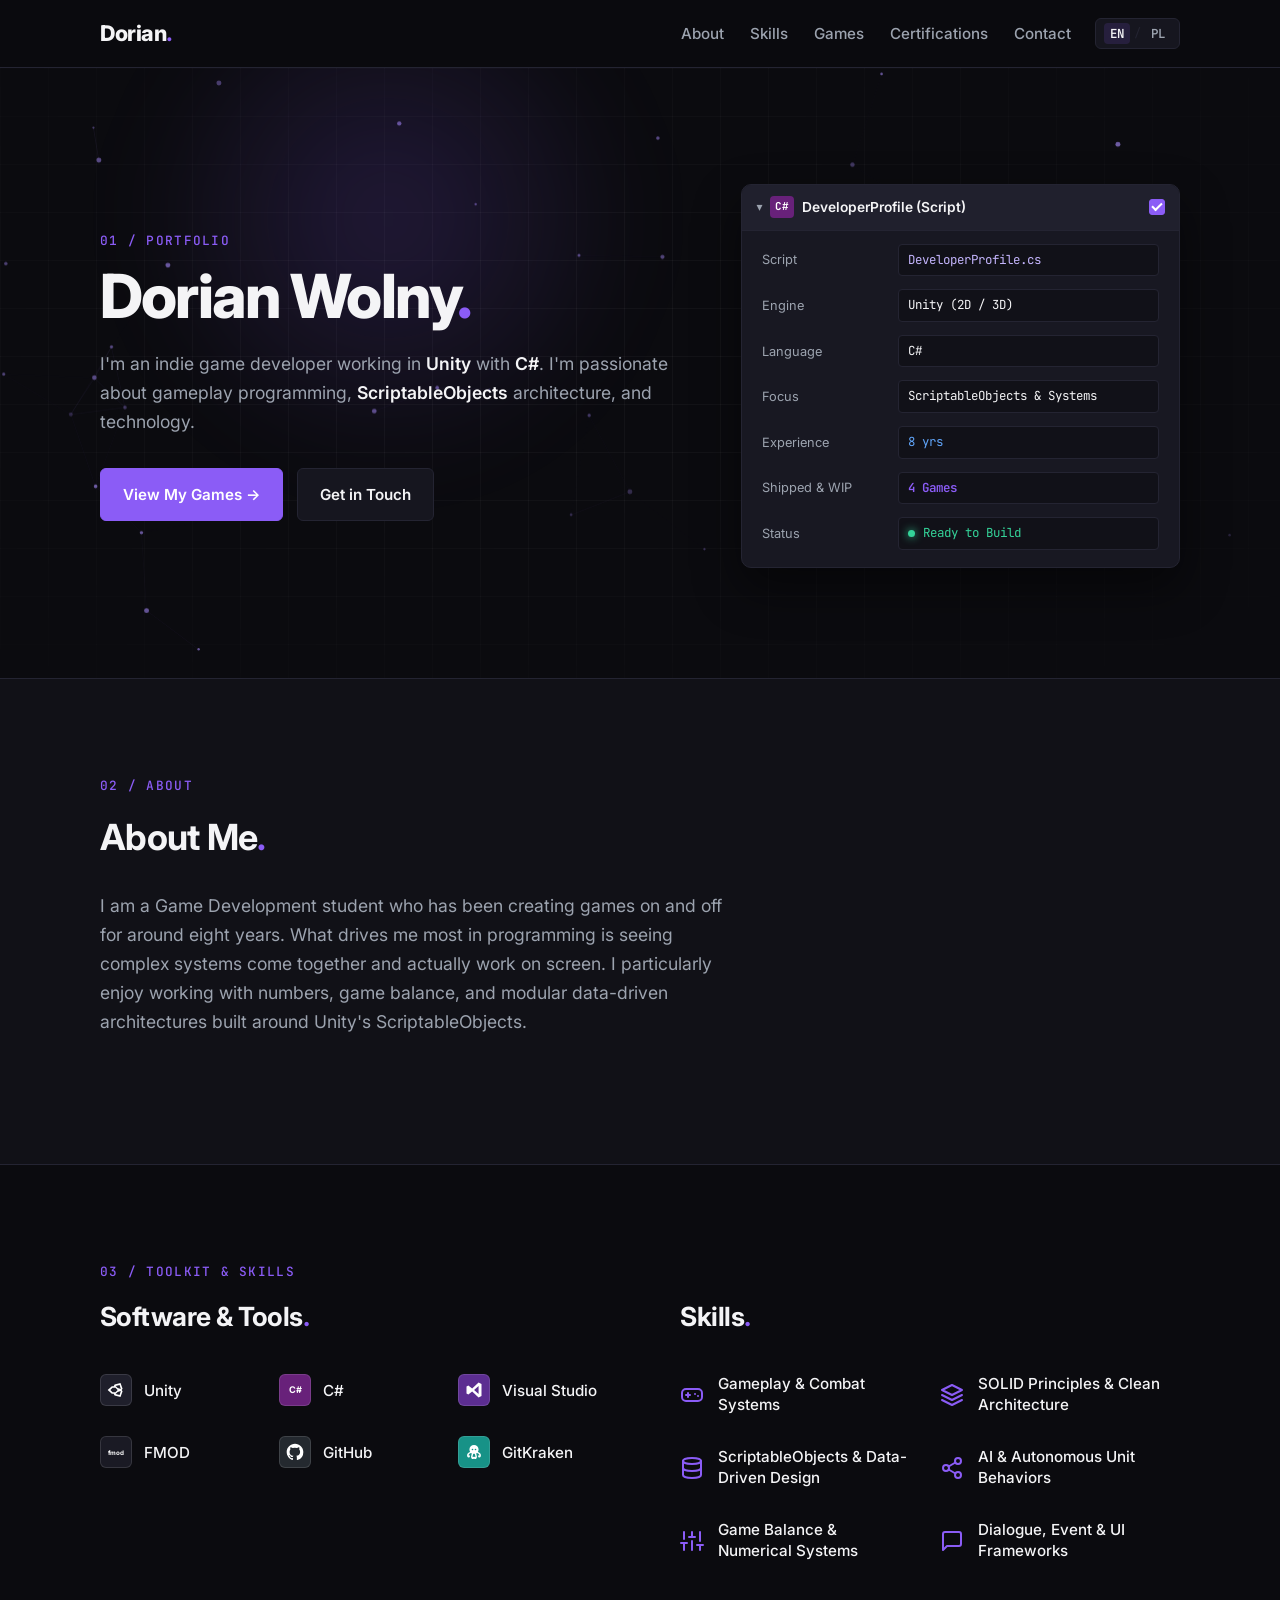
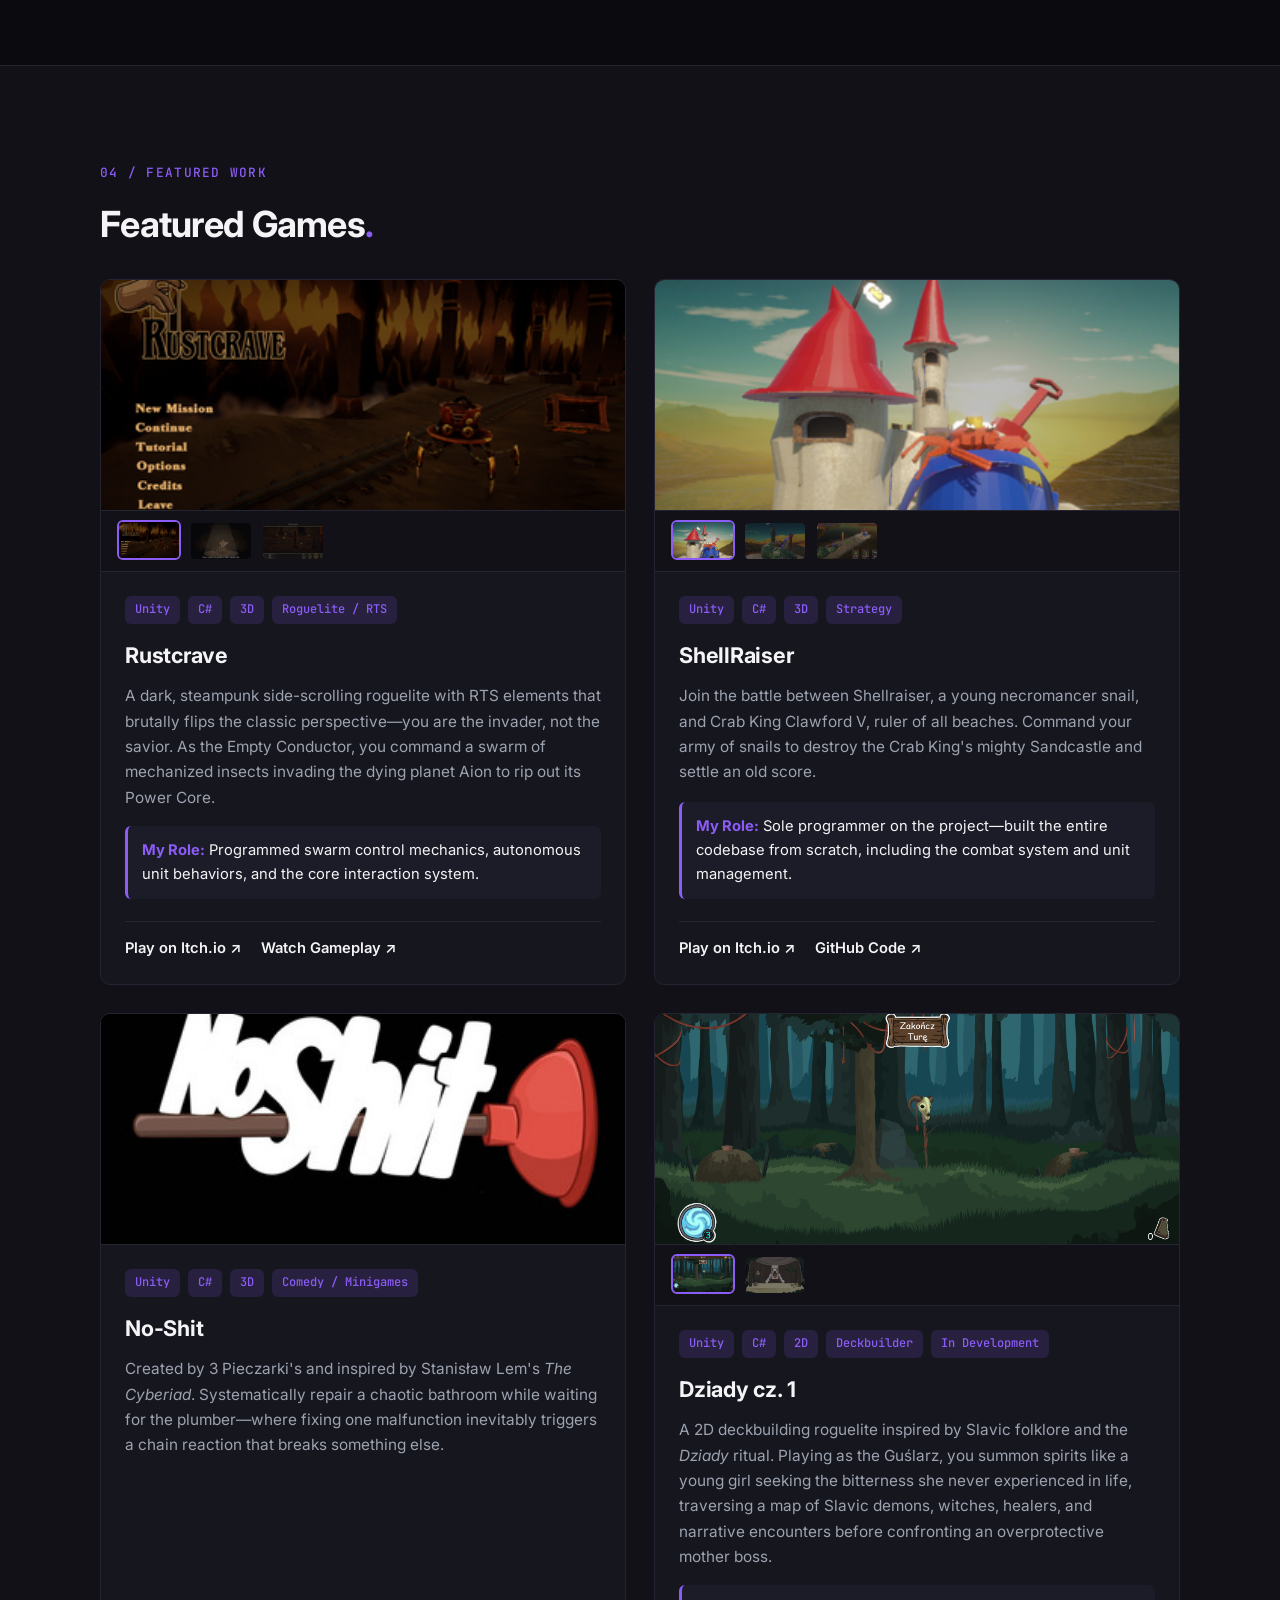
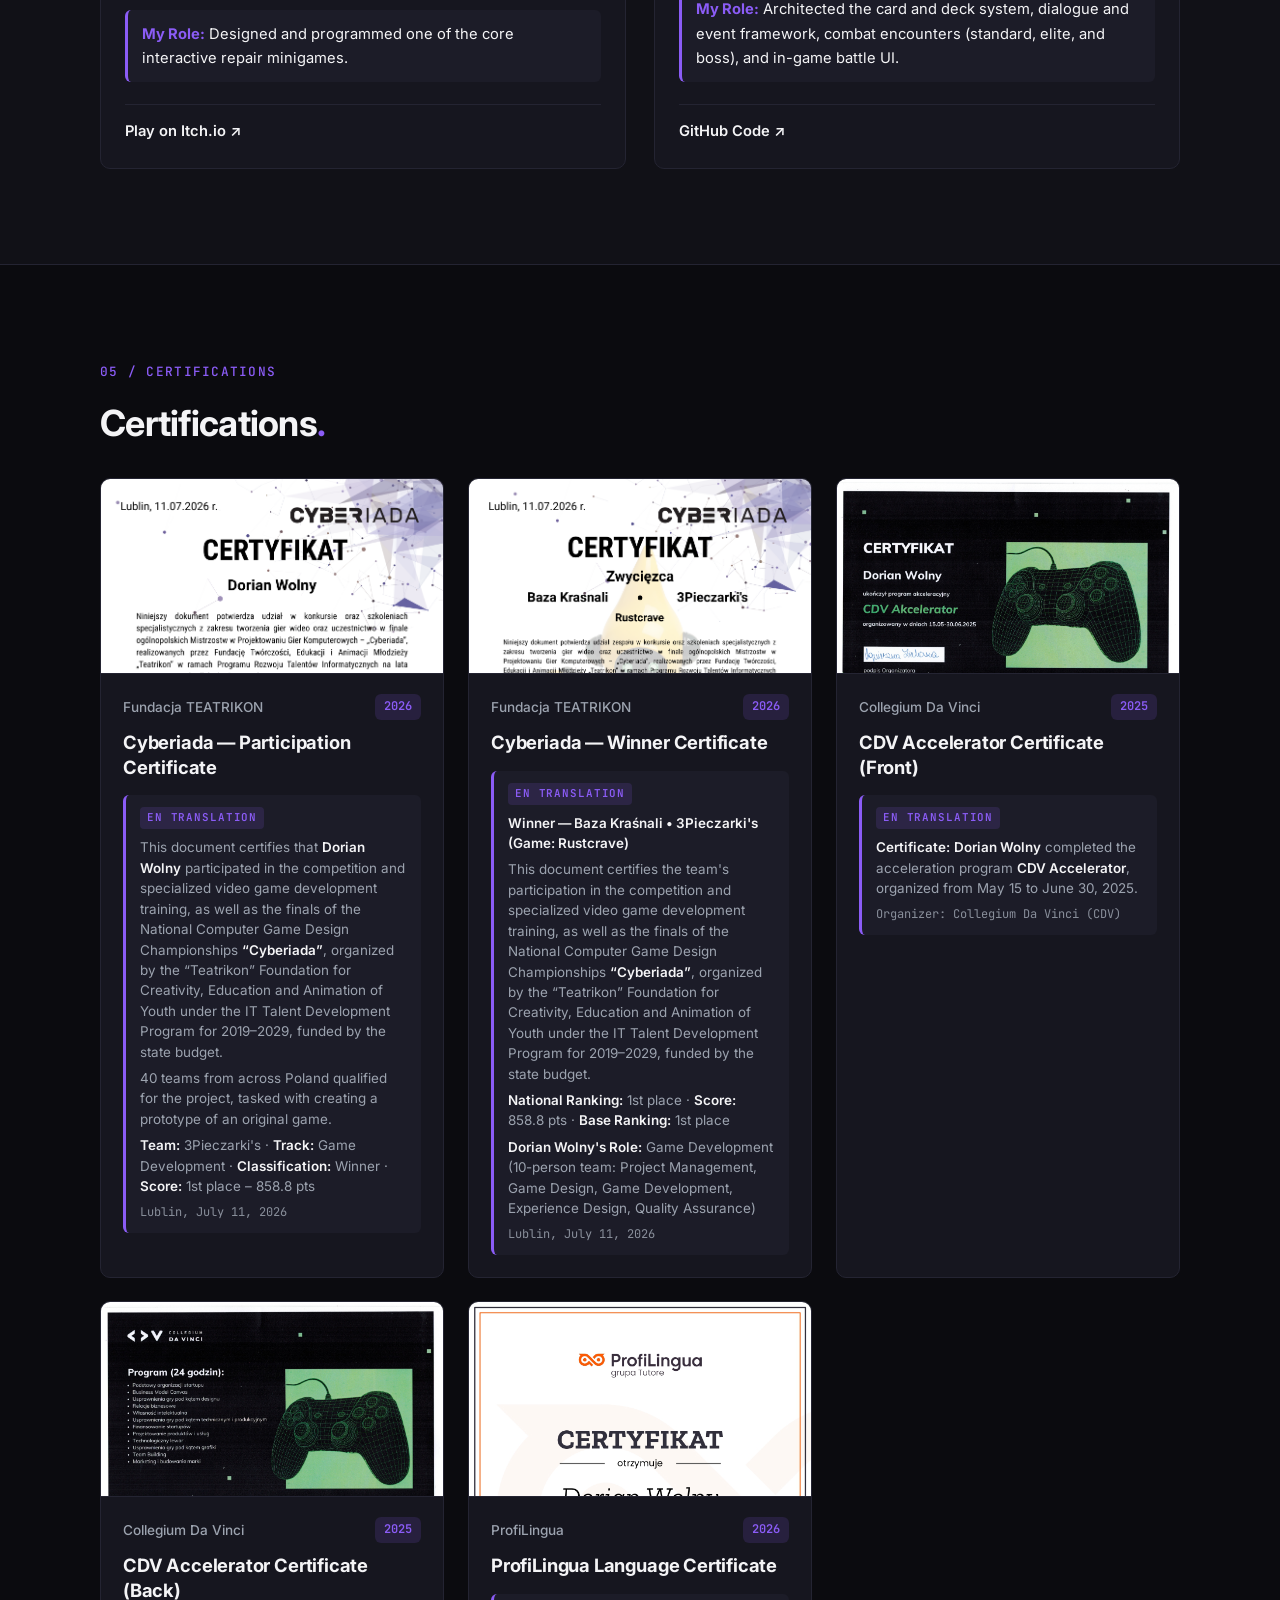
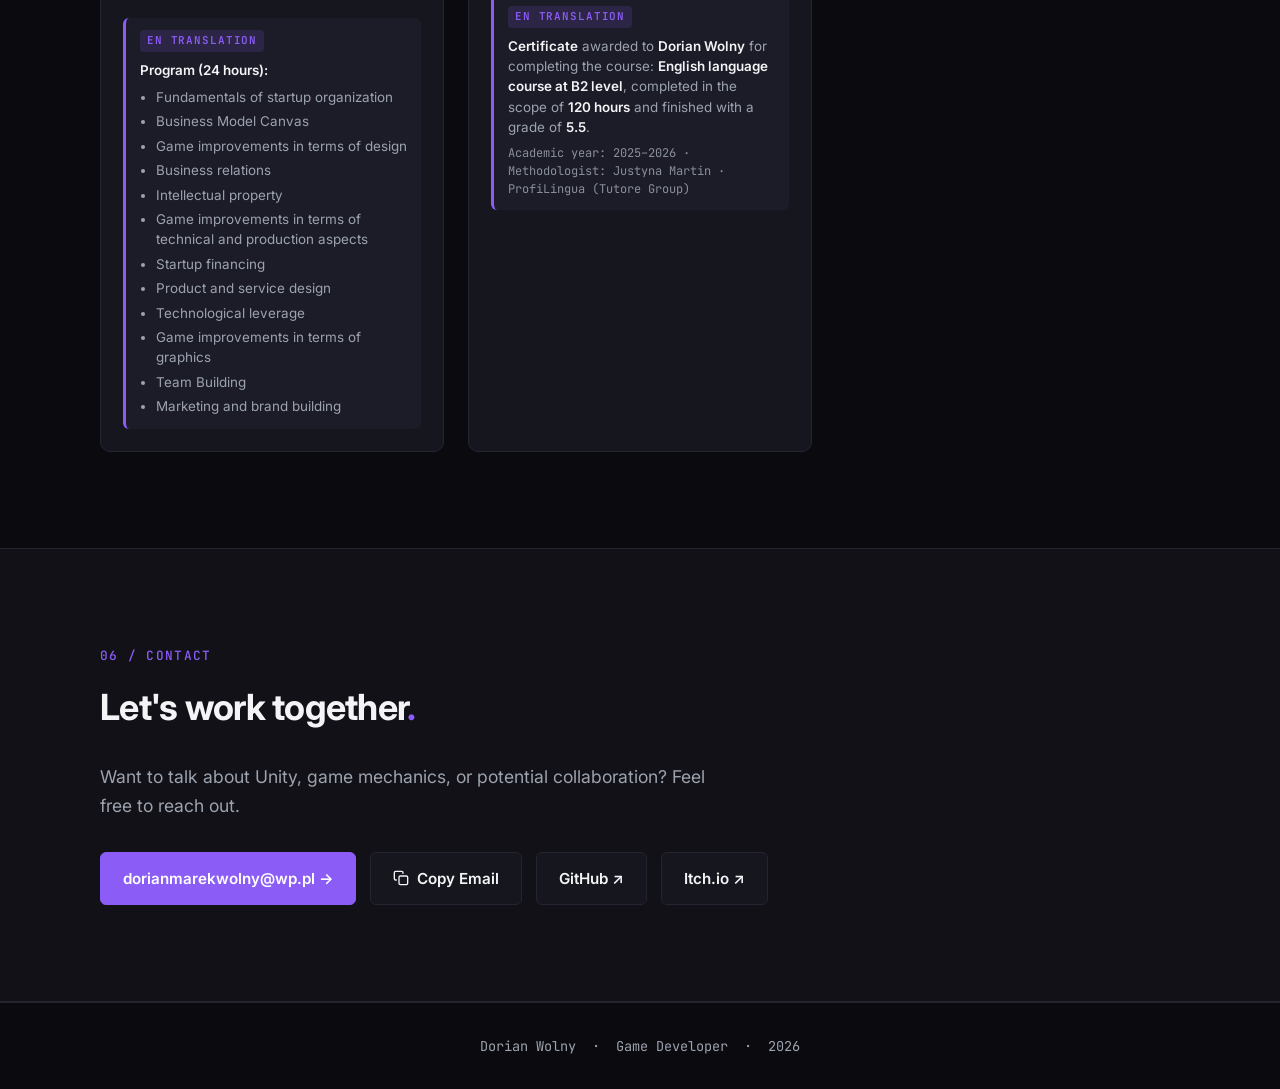
==== commit 953412bf: ". ." ====
--- a/index.html
+++ b/index.html
@@ -417,7 +417,7 @@
 
           <article class="cert-card" data-reveal data-tilt data-tilt-max="4" data-cert-key="cyberiadaPart">
             <div class="cert-preview">
-              <img src="Images/Dorian Wolny - 3Pieczarki's.png" data-fallback-exts="jpg,jpeg,webp" alt="Cyberiada Participation Certificate" data-lightbox>
+              <img src="Images/Dorian Wolny - 3Pieczarki's.png" data-fallback-exts="jpg,jpeg,webp,JPG,JPEG,PNG,jfif" alt="Cyberiada Participation Certificate" data-lightbox>
             </div>
             <div class="cert-body">
               <div class="cert-meta">
@@ -439,7 +439,7 @@
 
           <article class="cert-card" data-reveal data-tilt data-tilt-max="4" data-cert-key="cyberiadaWin">
             <div class="cert-preview">
-              <img src="Images/Zwyciezca - 3Pieczarki's.png" data-fallback-exts="jpg,jpeg,webp" alt="Cyberiada Winner Certificate" data-lightbox>
+              <img src="Images/Zwyciezca - 3Pieczarki's.png" data-fallback-exts="jpg,jpeg,webp,JPG,JPEG,PNG,jfif" alt="Cyberiada Winner Certificate" data-lightbox>
             </div>
             <div class="cert-body">
               <div class="cert-meta">
@@ -462,7 +462,7 @@
 
           <article class="cert-card" data-reveal data-tilt data-tilt-max="4" data-cert-key="cdvFront">
             <div class="cert-preview">
-              <img src="Images/CertyfikatAkceleratorprzod.png" data-fallback-exts="jpg,jpeg,webp" alt="CDV Accelerator Certificate Front" data-lightbox>
+              <img src="Images/CertyfikatAkceleratorprzod.png" data-fallback-exts="jpg,jpeg,webp,JPG,JPEG,PNG,jfif" alt="CDV Accelerator Certificate Front" data-lightbox>
             </div>
             <div class="cert-body">
               <div class="cert-meta">
@@ -482,7 +482,7 @@
 
           <article class="cert-card" data-reveal data-tilt data-tilt-max="4" data-cert-key="cdvBack">
             <div class="cert-preview">
-              <img src="Images/CertyfikatAkceleratotyl.png" data-fallback-exts="jpg,jpeg,webp" alt="CDV Accelerator Certificate Back" data-lightbox>
+              <img src="Images/CertyfikatAkceleratotyl.png" data-fallback-exts="jpg,jpeg,webp,JPG,JPEG,PNG,jfif" alt="CDV Accelerator Certificate Back" data-lightbox>
             </div>
             <div class="cert-body">
               <div class="cert-meta">
@@ -515,7 +515,7 @@
 
           <article class="cert-card" data-reveal data-tilt data-tilt-max="4" data-cert-key="profilLingua">
             <div class="cert-preview">
-              <img src="Images/CertyfikatAngielski.png" data-fallback-exts="jpg,jpeg,webp" alt="ProfiLingua Language Certificate" data-lightbox>
+              <img src="Images/CertyfikatAngielski.png" data-fallback-exts="jpg,jpeg,webp,JPG,JPEG,PNG,jfif" alt="ProfiLingua Language Certificate" data-lightbox>
             </div>
             <div class="cert-body">
               <div class="cert-meta">
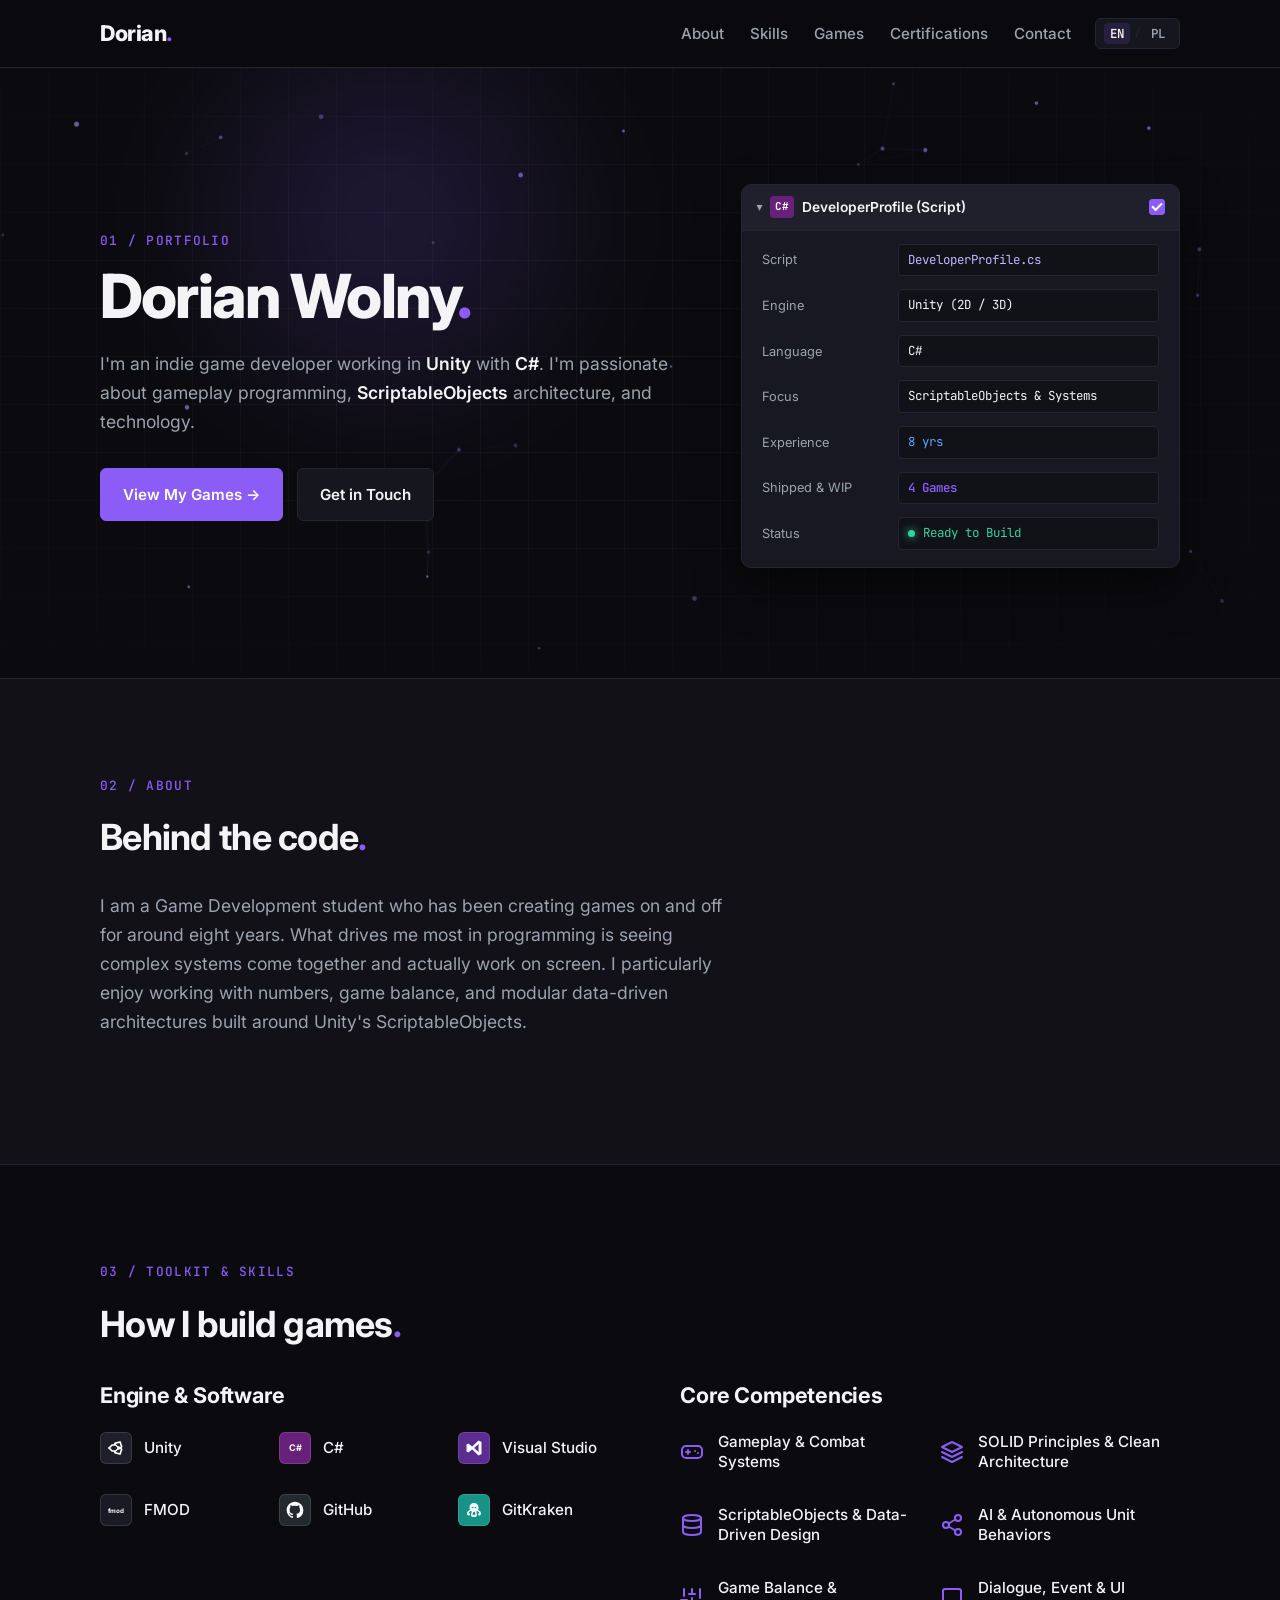
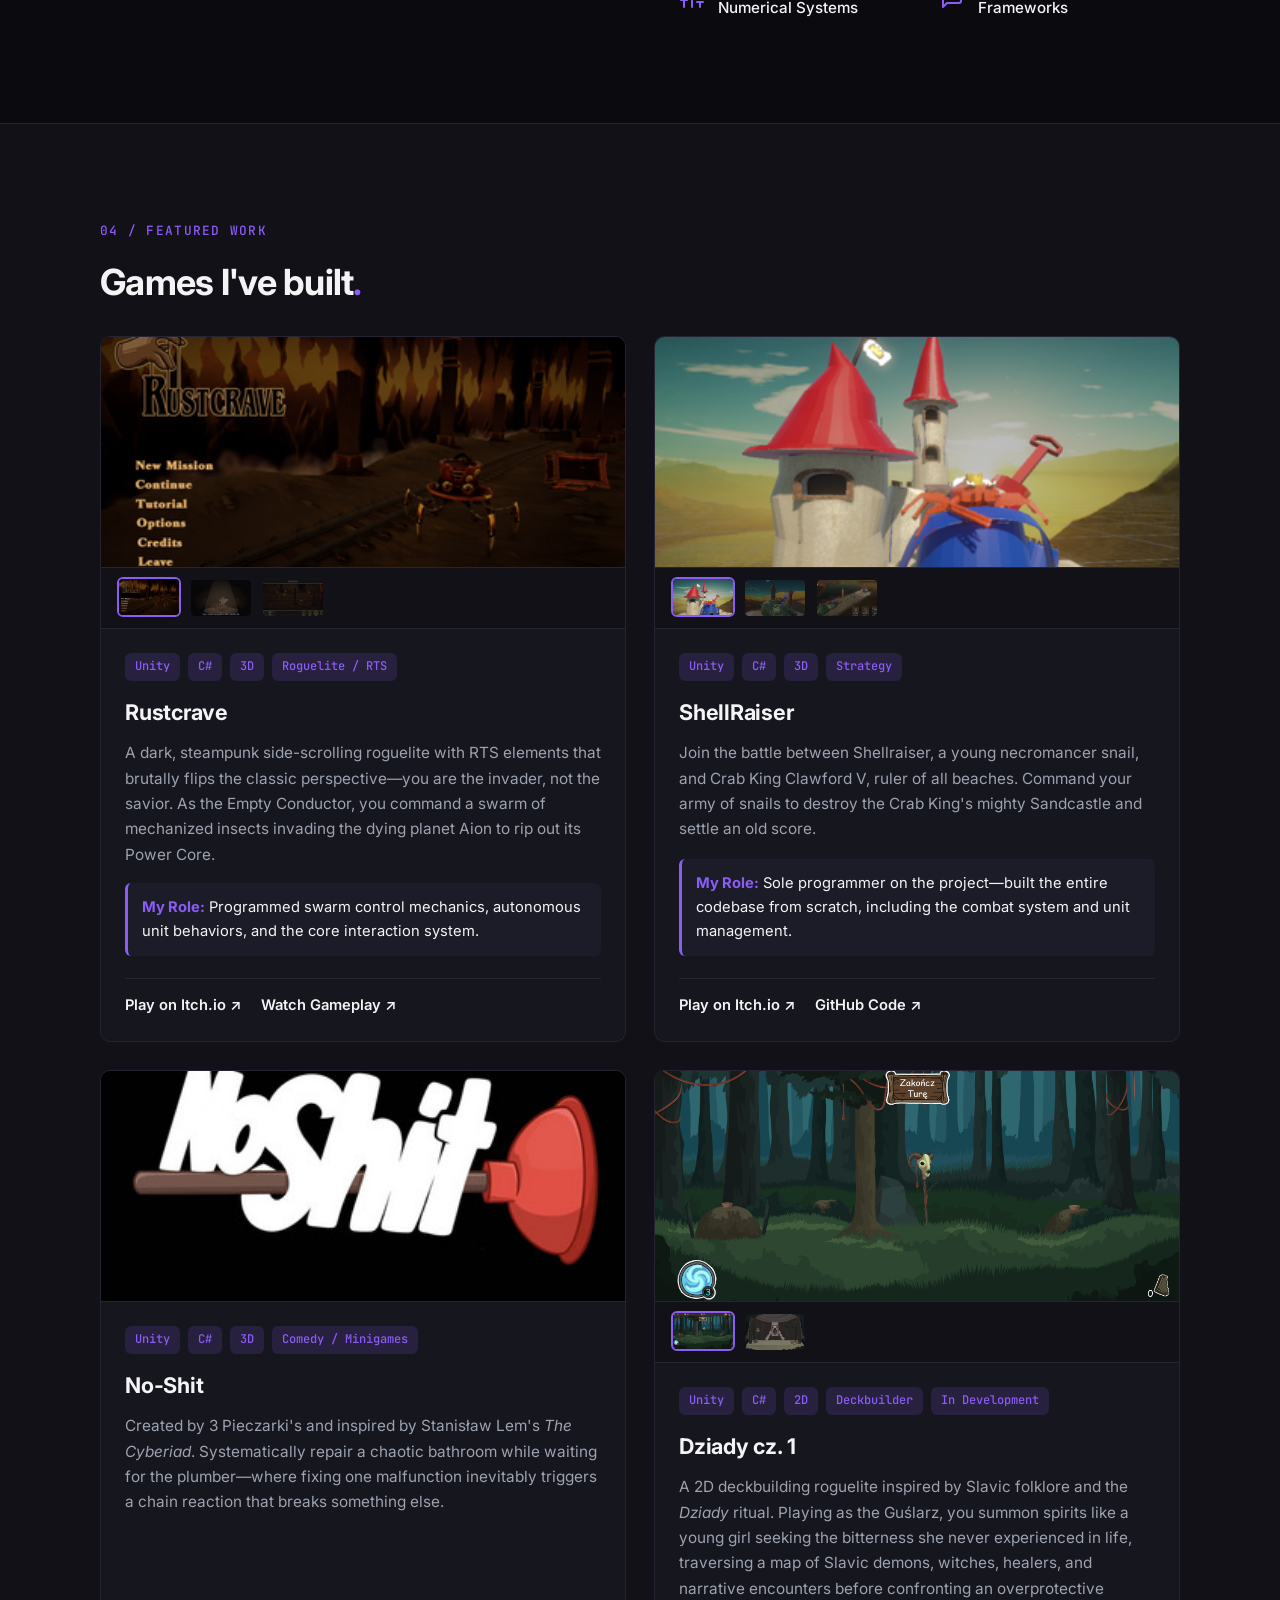
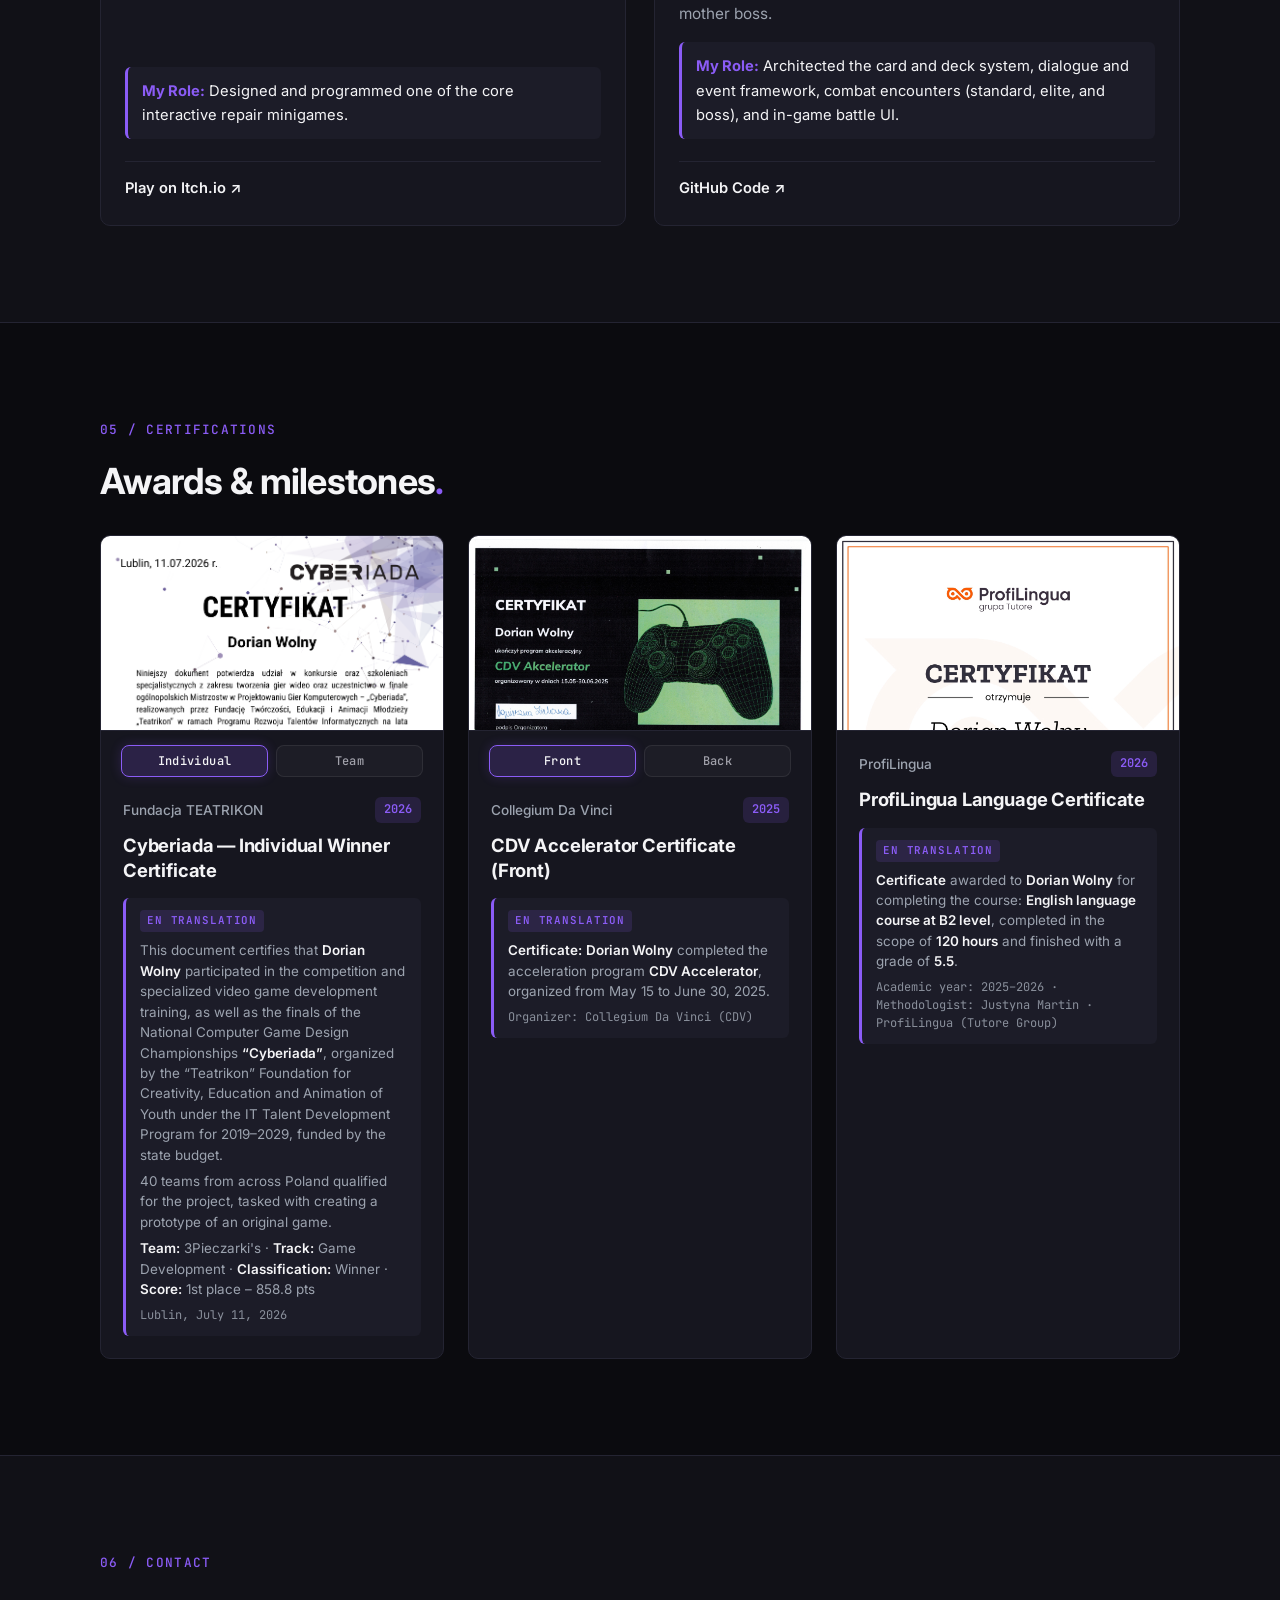
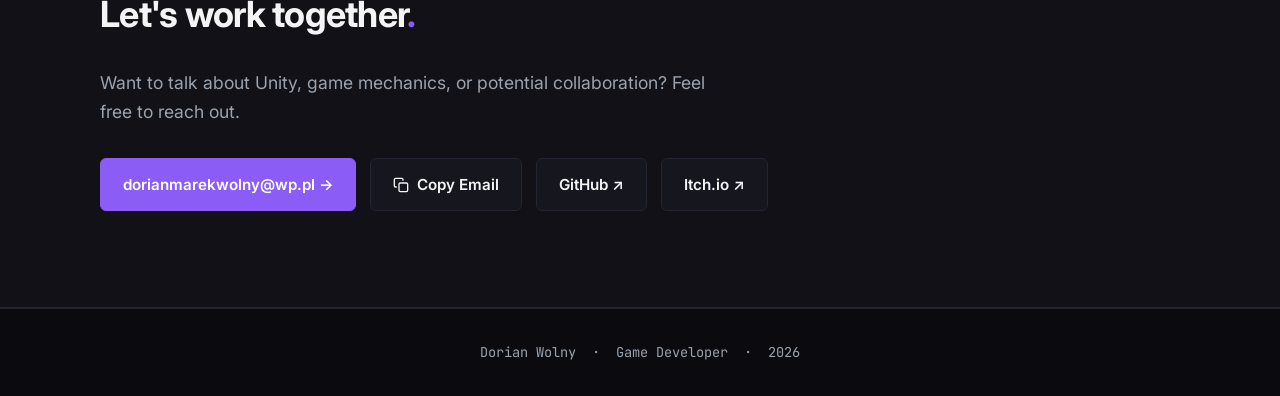
==== commit 1918c0e0: ", ," ====
--- a/index.html
+++ b/index.html
@@ -112,7 +112,7 @@
     <section id="about" class="section section-alt">
       <div class="container" data-reveal>
         <p class="section-index" data-i18n="about.index">02 / ABOUT</p>
-        <h2 data-i18n-html="about.heading">About Me<span class="accent-dot">.</span></h2>
+        <h2 data-i18n-html="about.heading">Behind the code<span class="accent-dot">.</span></h2>
         <p class="section-text" data-i18n="about.text">
           I am a Game Development student who has been creating games on and off for around eight years. What drives me most in programming is seeing complex systems come together and actually work on screen. I particularly enjoy working with numbers, game balance, and modular data-driven architectures built around Unity's ScriptableObjects.
         </p>
@@ -122,9 +122,10 @@
     <section id="skills" class="section">
       <div class="container">
         <p class="section-index" data-reveal data-i18n="skills.index">03 / TOOLKIT &amp; SKILLS</p>
+        <h2 data-reveal data-i18n-html="skills.heading">How I build games<span class="accent-dot">.</span></h2>
         <div class="skills-split">
           <div class="skills-column">
-            <h2 data-reveal data-i18n-html="skills.toolsHeading">Software &amp; Tools<span class="accent-dot">.</span></h2>
+            <h3 data-reveal data-i18n="skills.toolsHeading">Engine &amp; Software</h3>
             <div class="tools-grid" data-reveal-stagger>
               <div class="tool-item" data-reveal>
                 <span class="tool-icon tool-unity" aria-hidden="true">
@@ -184,7 +185,7 @@
           </div>
 
           <div class="skills-column">
-            <h2 data-reveal data-i18n-html="skills.skillsHeading">Skills<span class="accent-dot">.</span></h2>
+            <h3 data-reveal data-i18n="skills.skillsHeading">Core Competencies</h3>
             <div class="competencies-grid" data-reveal-stagger>
               <div class="competency-item" data-reveal>
                 <span class="competency-icon" aria-hidden="true">
@@ -265,7 +266,7 @@
     <section id="games" class="section section-alt">
       <div class="container">
         <p class="section-index" data-reveal data-i18n="games.index">04 / FEATURED WORK</p>
-        <h2 data-reveal data-i18n-html="games.heading">Featured Games<span class="accent-dot">.</span></h2>
+        <h2 data-reveal data-i18n-html="games.heading">Games I've built<span class="accent-dot">.</span></h2>
         <div class="games-grid" data-reveal-stagger>
 
           <article class="game-card" data-reveal data-tilt data-tilt-max="4">
@@ -412,22 +413,26 @@
     <section id="certifications" class="section">
       <div class="container">
         <p class="section-index" data-reveal data-i18n="certs.index">05 / CERTIFICATIONS</p>
-        <h2 data-reveal data-i18n-html="certs.heading">Certifications<span class="accent-dot">.</span></h2>
+        <h2 data-reveal data-i18n-html="certs.heading">Awards &amp; milestones<span class="accent-dot">.</span></h2>
         <div class="certs-grid" data-reveal-stagger>
 
-          <article class="cert-card" data-reveal data-tilt data-tilt-max="4" data-cert-key="cyberiadaPart">
+          <article class="cert-card" data-reveal data-tilt data-tilt-max="4" data-cert-group="cyberiada">
             <div class="cert-preview">
-              <img src="Images/Dorian Wolny - 3Pieczarki's.png" data-fallback-exts="jpg,jpeg,webp,JPG,JPEG,PNG,jfif" alt="Cyberiada Participation Certificate" data-lightbox>
+              <img src="Images/Dorian Wolny - 3Pieczarki's.png" data-fallback-exts="jpg,jpeg,webp,JPG,JPEG,PNG,jfif" alt="Cyberiada Individual Winner Certificate" class="cert-main-preview" data-lightbox>
+            </div>
+            <div class="cert-tabs" role="tablist" aria-label="Cyberiada certificates">
+              <button type="button" class="cert-tab-btn active" role="tab" aria-selected="true" data-cert-slide="cyberiadaIndividual" data-src="Images/Dorian Wolny - 3Pieczarki's.png" data-i18n="certs.tabIndividual">Individual</button>
+              <button type="button" class="cert-tab-btn" role="tab" aria-selected="false" data-cert-slide="cyberiadaTeam" data-src="Images/Zwyciezca - 3Pieczarki's.png" data-i18n="certs.tabTeam">Team</button>
             </div>
             <div class="cert-body">
               <div class="cert-meta">
                 <span class="cert-issuer">Fundacja TEATRIKON</span>
                 <span class="cert-year">2026</span>
               </div>
-              <h3 data-i18n="certs.cyberiadaPart">Cyberiada &mdash; Participation Certificate</h3>
+              <h3 class="cert-title" data-i18n="certs.cyberiadaIndividual">Cyberiada &mdash; Individual Winner Certificate</h3>
               <div class="cert-translation">
                 <span class="cert-translation-badge">EN TRANSLATION</span>
-                <div class="cert-translation-text" data-i18n-html="certs.cyberiadaPartTranscript">
+                <div class="cert-translation-text" data-i18n-html="certs.cyberiadaIndividualTranscript">
                   <p>This document certifies that <strong>Dorian Wolny</strong> participated in the competition and specialized video game development training, as well as the finals of the National Computer Game Design Championships <strong>&ldquo;Cyberiada&rdquo;</strong>, organized by the &ldquo;Teatrikon&rdquo; Foundation for Creativity, Education and Animation of Youth under the IT Talent Development Program for 2019&ndash;2029, funded by the state budget.</p>
                   <p>40 teams from across Poland qualified for the project, tasked with creating a prototype of an original game.</p>
                   <p><strong>Team:</strong> 3Pieczarki's &middot; <strong>Track:</strong> Game Development &middot; <strong>Classification:</strong> Winner &middot; <strong>Score:</strong> 1st place &ndash; 858.8 pts</p>
@@ -437,39 +442,20 @@
             </div>
           </article>
 
-          <article class="cert-card" data-reveal data-tilt data-tilt-max="4" data-cert-key="cyberiadaWin">
+          <article class="cert-card" data-reveal data-tilt data-tilt-max="4" data-cert-group="cdv">
             <div class="cert-preview">
-              <img src="Images/Zwyciezca - 3Pieczarki's.png" data-fallback-exts="jpg,jpeg,webp,JPG,JPEG,PNG,jfif" alt="Cyberiada Winner Certificate" data-lightbox>
-            </div>
-            <div class="cert-body">
-              <div class="cert-meta">
-                <span class="cert-issuer">Fundacja TEATRIKON</span>
-                <span class="cert-year">2026</span>
-              </div>
-              <h3 data-i18n="certs.cyberiadaWin">Cyberiada &mdash; Winner Certificate</h3>
-              <div class="cert-translation">
-                <span class="cert-translation-badge">EN TRANSLATION</span>
-                <div class="cert-translation-text" data-i18n-html="certs.cyberiadaWinTranscript">
-                  <p><strong>Winner &mdash; Baza Kraśnali &bull; 3Pieczarki's (Game: Rustcrave)</strong></p>
-                  <p>This document certifies the team's participation in the competition and specialized video game development training, as well as the finals of the National Computer Game Design Championships <strong>&ldquo;Cyberiada&rdquo;</strong>, organized by the &ldquo;Teatrikon&rdquo; Foundation for Creativity, Education and Animation of Youth under the IT Talent Development Program for 2019&ndash;2029, funded by the state budget.</p>
-                  <p><strong>National Ranking:</strong> 1st place &middot; <strong>Score:</strong> 858.8 pts &middot; <strong>Base Ranking:</strong> 1st place</p>
-                  <p><strong>Dorian Wolny's Role:</strong> Game Development (10-person team: Project Management, Game Design, Game Development, Experience Design, Quality Assurance)</p>
-                  <p class="cert-translation-meta">Lublin, July 11, 2026</p>
-                </div>
-              </div>
-            </div>
-          </article>
-
-          <article class="cert-card" data-reveal data-tilt data-tilt-max="4" data-cert-key="cdvFront">
-            <div class="cert-preview">
-              <img src="Images/CertyfikatAkceleratorprzod.png" data-fallback-exts="jpg,jpeg,webp,JPG,JPEG,PNG,jfif" alt="CDV Accelerator Certificate Front" data-lightbox>
+              <img src="Images/CertyfikatAkceleratorprzod.png" data-fallback-exts="jpg,jpeg,webp,JPG,JPEG,PNG,jfif" alt="CDV Accelerator Certificate Front" class="cert-main-preview" data-lightbox>
+            </div>
+            <div class="cert-tabs" role="tablist" aria-label="CDV Accelerator certificate sides">
+              <button type="button" class="cert-tab-btn active" role="tab" aria-selected="true" data-cert-slide="cdvFront" data-src="Images/CertyfikatAkceleratorprzod.png" data-i18n="certs.tabFront">Front</button>
+              <button type="button" class="cert-tab-btn" role="tab" aria-selected="false" data-cert-slide="cdvBack" data-src="Images/CertyfikatAkceleratotyl.png" data-i18n="certs.tabBack">Back</button>
             </div>
             <div class="cert-body">
               <div class="cert-meta">
                 <span class="cert-issuer">Collegium Da Vinci</span>
                 <span class="cert-year">2025</span>
               </div>
-              <h3 data-i18n="certs.cdvFront">CDV Accelerator Certificate (Front)</h3>
+              <h3 class="cert-title" data-i18n="certs.cdvFront">CDV Accelerator Certificate (Front)</h3>
               <div class="cert-translation">
                 <span class="cert-translation-badge">EN TRANSLATION</span>
                 <div class="cert-translation-text" data-i18n-html="certs.cdvFrontTranscript">
@@ -480,49 +466,16 @@
             </div>
           </article>
 
-          <article class="cert-card" data-reveal data-tilt data-tilt-max="4" data-cert-key="cdvBack">
-            <div class="cert-preview">
-              <img src="Images/CertyfikatAkceleratotyl.png" data-fallback-exts="jpg,jpeg,webp,JPG,JPEG,PNG,jfif" alt="CDV Accelerator Certificate Back" data-lightbox>
-            </div>
-            <div class="cert-body">
-              <div class="cert-meta">
-                <span class="cert-issuer">Collegium Da Vinci</span>
-                <span class="cert-year">2025</span>
-              </div>
-              <h3 data-i18n="certs.cdvBack">CDV Accelerator Certificate (Back)</h3>
-              <div class="cert-translation">
-                <span class="cert-translation-badge">EN TRANSLATION</span>
-                <div class="cert-translation-text" data-i18n-html="certs.cdvBackTranscript">
-                  <p><strong>Program (24 hours):</strong></p>
-                  <ul>
-                    <li>Fundamentals of startup organization</li>
-                    <li>Business Model Canvas</li>
-                    <li>Game improvements in terms of design</li>
-                    <li>Business relations</li>
-                    <li>Intellectual property</li>
-                    <li>Game improvements in terms of technical and production aspects</li>
-                    <li>Startup financing</li>
-                    <li>Product and service design</li>
-                    <li>Technological leverage</li>
-                    <li>Game improvements in terms of graphics</li>
-                    <li>Team Building</li>
-                    <li>Marketing and brand building</li>
-                  </ul>
-                </div>
-              </div>
-            </div>
-          </article>
-
           <article class="cert-card" data-reveal data-tilt data-tilt-max="4" data-cert-key="profilLingua">
             <div class="cert-preview">
-              <img src="Images/CertyfikatAngielski.png" data-fallback-exts="jpg,jpeg,webp,JPG,JPEG,PNG,jfif" alt="ProfiLingua Language Certificate" data-lightbox>
+              <img src="Images/CertyfikatAngielski.png" data-fallback-exts="jpg,jpeg,webp,JPG,JPEG,PNG,jfif" alt="ProfiLingua Language Certificate" class="cert-main-preview" data-lightbox>
             </div>
             <div class="cert-body">
               <div class="cert-meta">
                 <span class="cert-issuer">ProfiLingua</span>
                 <span class="cert-year">2026</span>
               </div>
-              <h3 data-i18n="certs.profilLingua">ProfiLingua Language Certificate</h3>
+              <h3 class="cert-title" data-i18n="certs.profilLingua">ProfiLingua Language Certificate</h3>
               <div class="cert-translation">
                 <span class="cert-translation-badge">EN TRANSLATION</span>
                 <div class="cert-translation-text" data-i18n-html="certs.profilLinguaTranscript">
@@ -575,7 +528,7 @@
     <button type="button" class="lightbox-close" id="lightboxClose" aria-label="Close preview">&times;</button>
     <button type="button" class="lightbox-nav lightbox-prev" id="lightboxPrev" aria-label="Previous image">&#10094;</button>
     <div class="lightbox-stage">
-      <img src="" alt="Expanded preview" id="lightboxImage">
+      <img src="" alt="Expanded preview" id="lightboxImage" data-fallback-exts="jpg,jpeg,webp,JPG,JPEG,PNG,jfif">
       <div class="lightbox-caption" id="lightboxCaption">
         <span id="lightboxTitle"></span>
         <span class="lightbox-counter" id="lightboxCounter"></span>
--- a/style.css
+++ b/style.css
@@ -1510,4 +1510,46 @@
 
 .lightbox-translation::-webkit-scrollbar-thumb:hover {
   background: #8b5cf6;
+}
+
+.cert-main-preview {
+  transition: opacity 0.16s ease, transform 0.25s ease;
+}
+
+.cert-main-preview.switching {
+  opacity: 0;
+}
+
+.cert-tabs {
+  display: grid;
+  grid-template-columns: repeat(2, 1fr);
+  gap: 0.5rem;
+  padding: 0.85rem 1.25rem 0;
+}
+
+.cert-tab-btn {
+  padding: 0.45rem 0.75rem;
+  border-radius: 8px;
+  border: 1px solid rgba(255, 255, 255, 0.08);
+  background: rgba(255, 255, 255, 0.03);
+  color: #a1a1aa;
+  font-family: "JetBrains Mono", monospace;
+  font-size: 0.75rem;
+  font-weight: 500;
+  letter-spacing: 0.03em;
+  cursor: pointer;
+  transition: background-color 0.2s ease, border-color 0.2s ease, color 0.2s ease, box-shadow 0.2s ease;
+}
+
+.cert-tab-btn:hover {
+  color: #f4f4f6;
+  border-color: rgba(139, 92, 246, 0.45);
+  background: rgba(139, 92, 246, 0.08);
+}
+
+.cert-tab-btn.active {
+  color: #f4f4f6;
+  background: rgba(139, 92, 246, 0.18);
+  border-color: #8b5cf6;
+  box-shadow: 0 0 12px rgba(139, 92, 246, 0.2);
 }
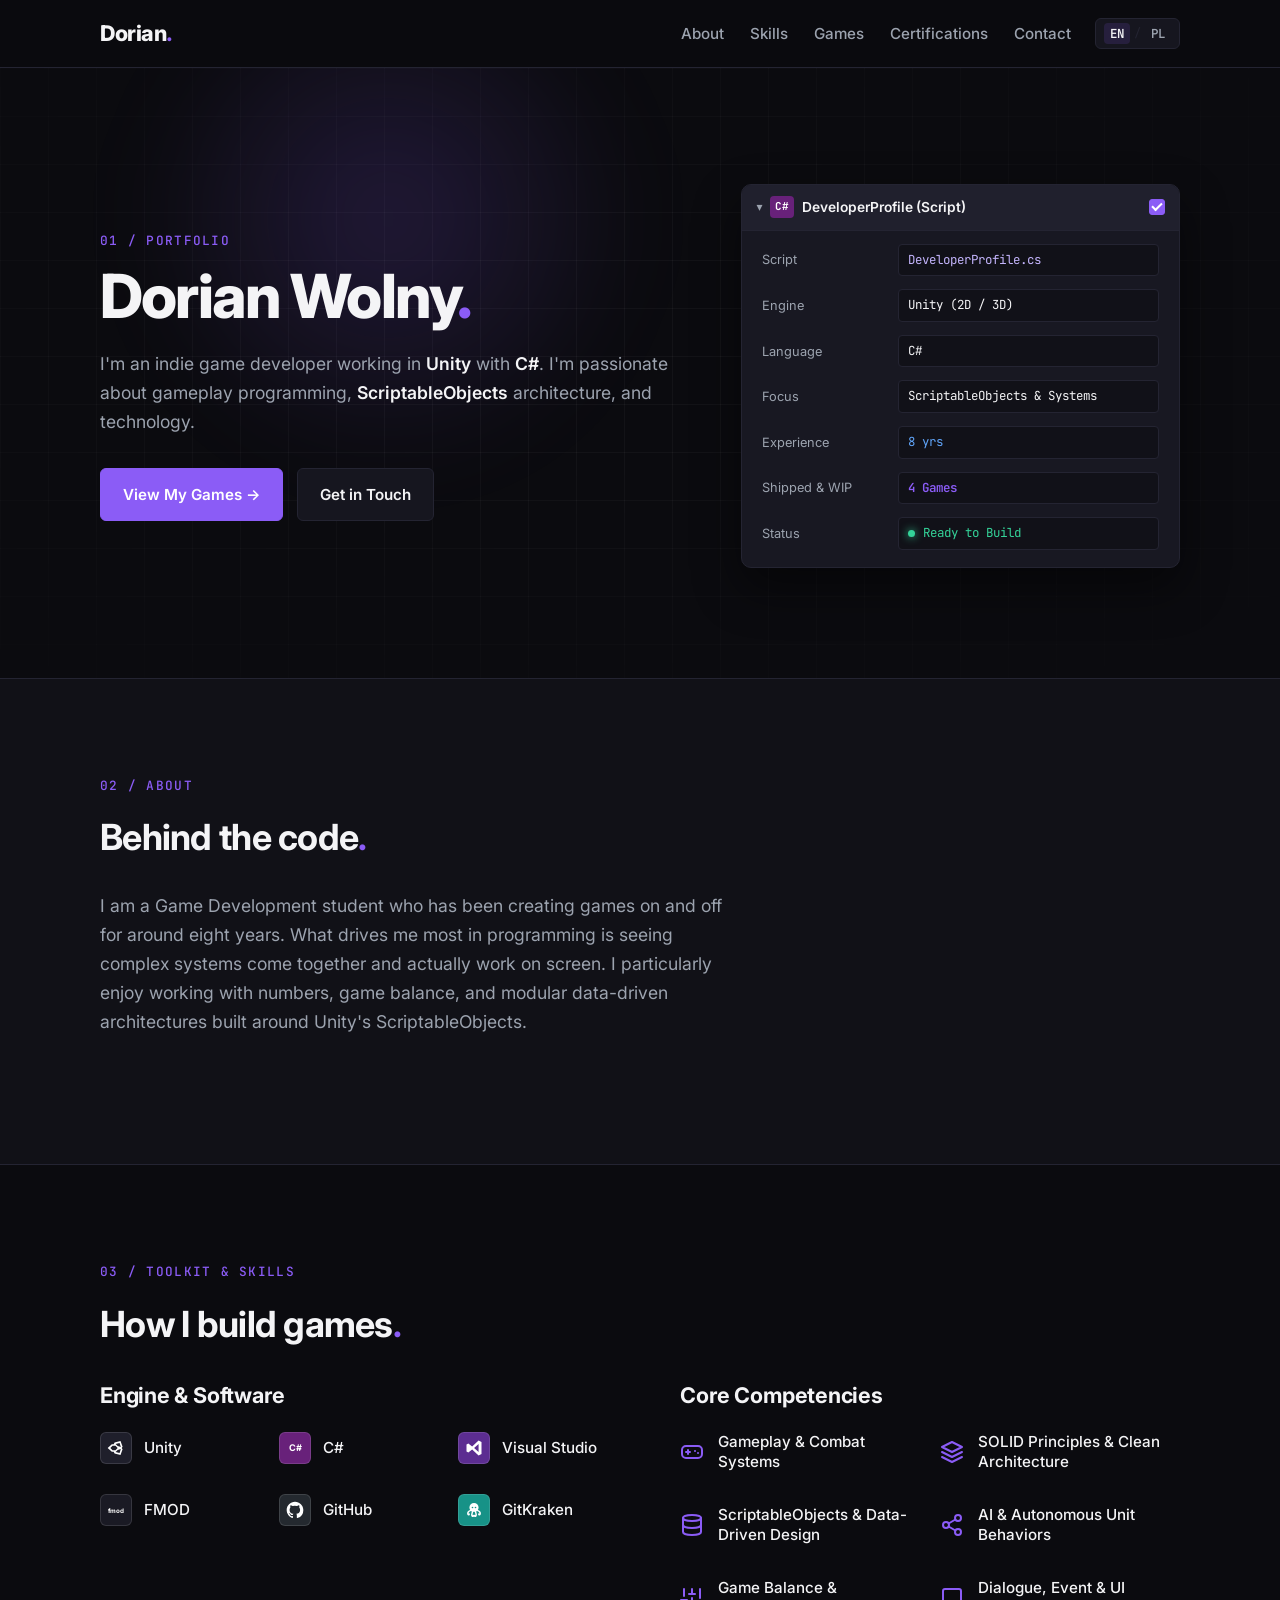
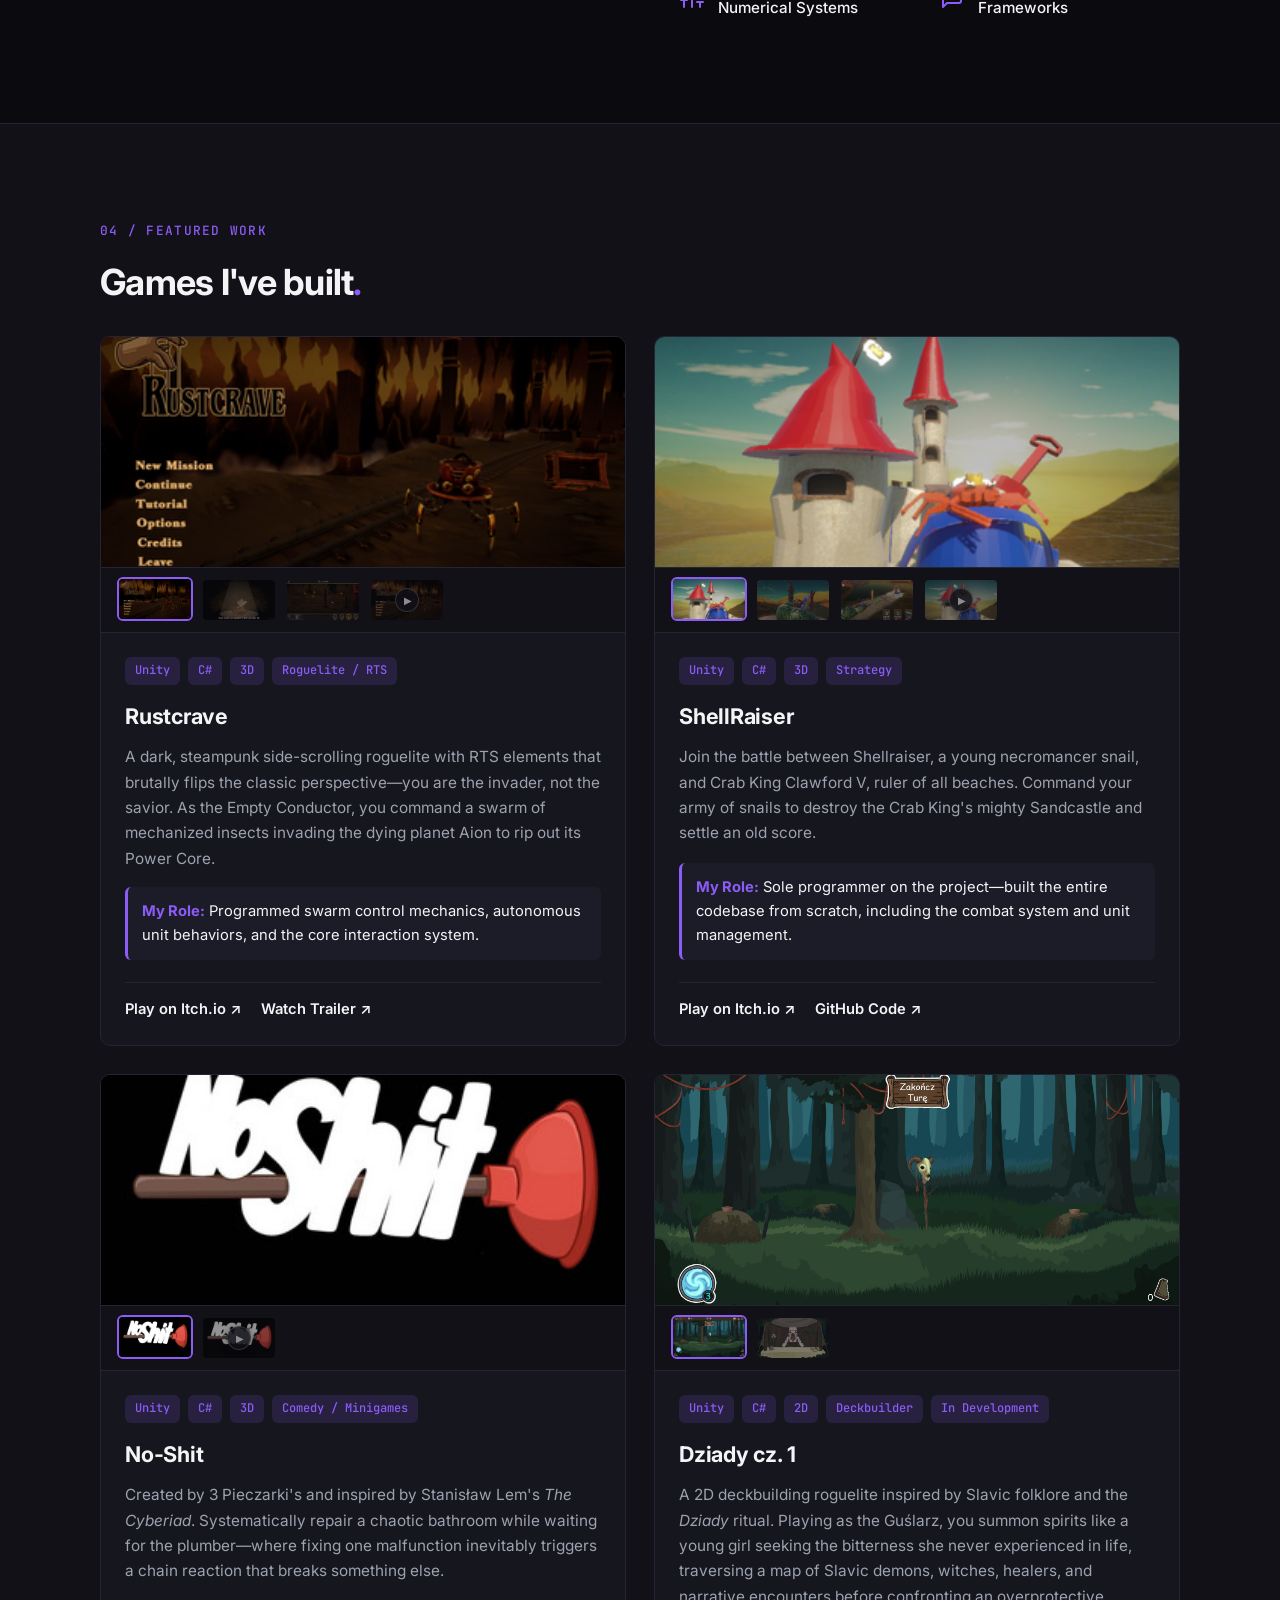
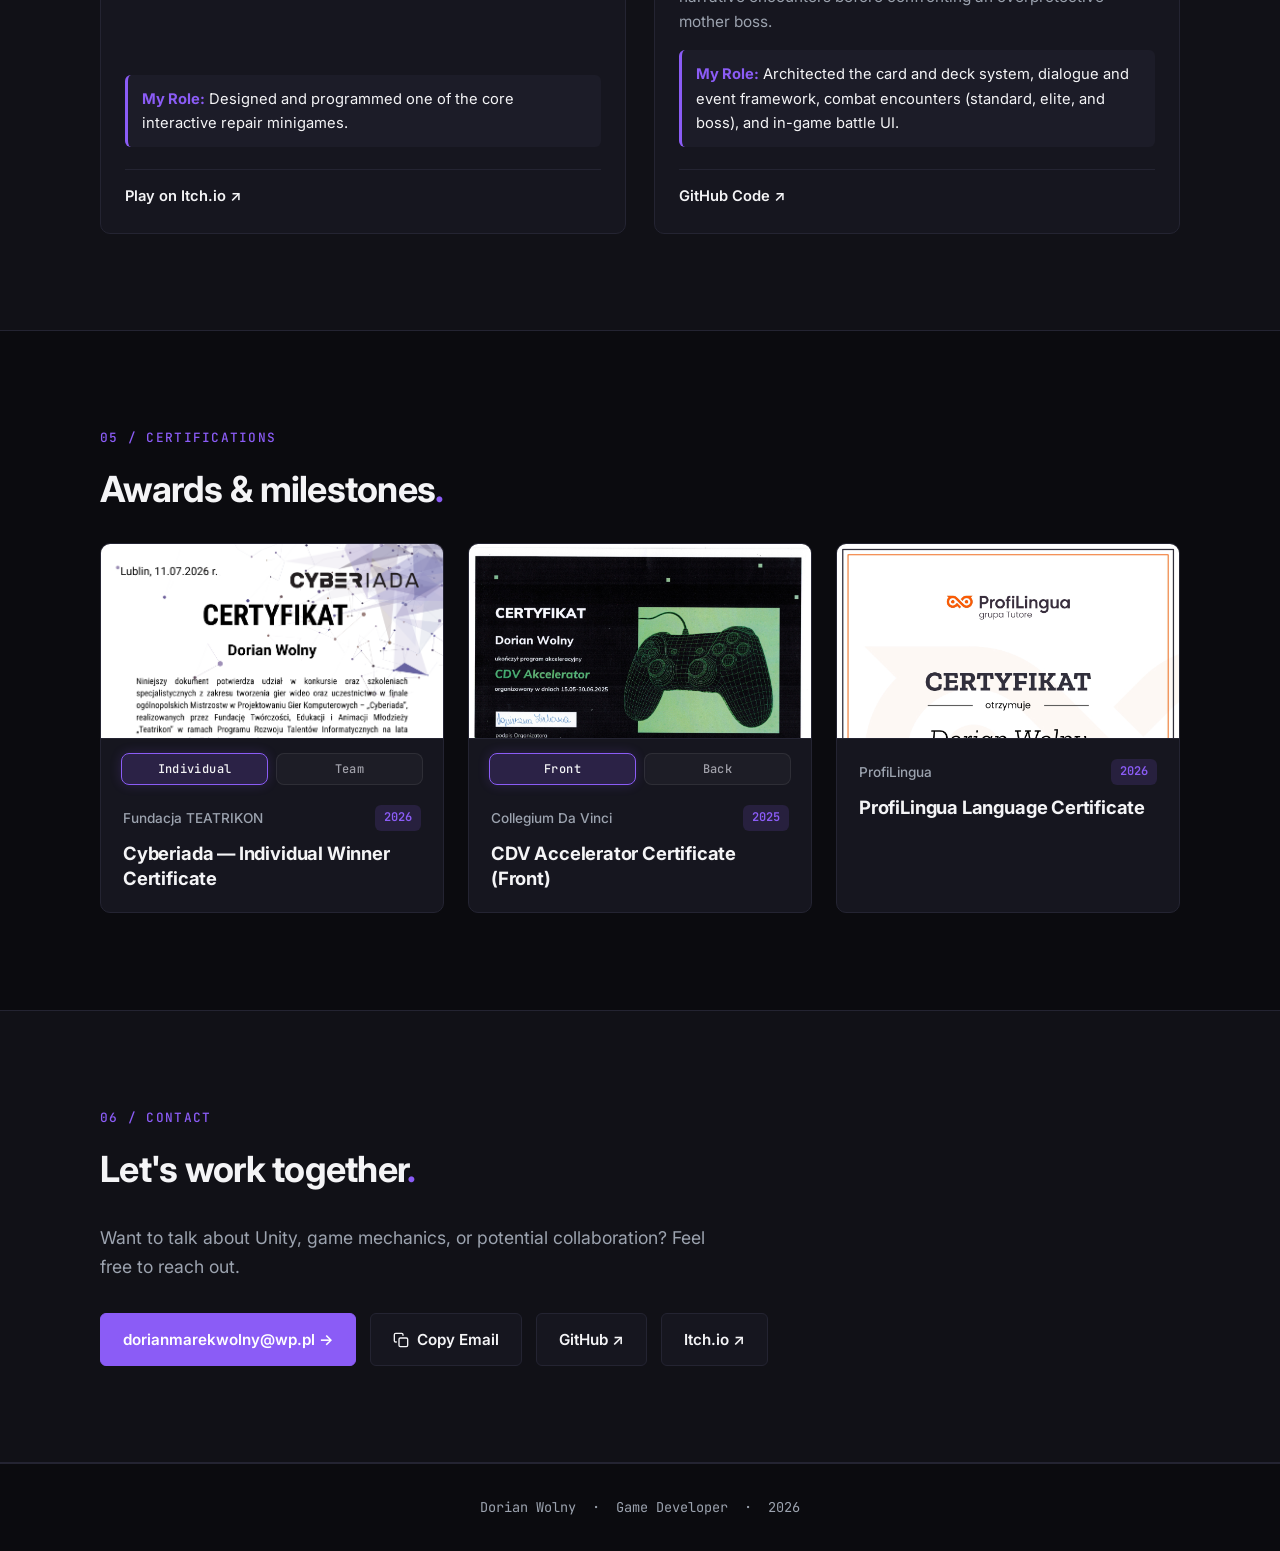
==== commit 7b64d733: ". ." ====
--- a/index.html
+++ b/index.html
@@ -273,16 +273,22 @@
             <div class="game-media">
               <div class="game-thumbnail">
                 <img src="Images/Rustcravethumbnail.png" alt="Rustcrave screenshot" class="main-preview" data-lightbox>
+                <video class="main-video-preview hidden" controls preload="metadata" playsinline></video>
+                <button type="button" class="video-lightbox-btn hidden" aria-label="Expand video preview">&#x2922;</button>
               </div>
               <div class="thumbnail-strip">
-                <button type="button" class="thumb-btn active" data-src="Images/Rustcravethumbnail.png" aria-label="Rustcrave view 1">
+                <button type="button" class="thumb-btn active" data-media-type="image" data-src="Images/Rustcravethumbnail.png" aria-label="Rustcrave view 1">
                   <img src="Images/Rustcravethumbnail.png" alt="Rustcrave thumbnail 1">
                 </button>
-                <button type="button" class="thumb-btn" data-src="Images/Rustcravesecondimage.png" aria-label="Rustcrave view 2">
+                <button type="button" class="thumb-btn" data-media-type="image" data-src="Images/Rustcravesecondimage.png" aria-label="Rustcrave view 2">
                   <img src="Images/Rustcravesecondimage.png" alt="Rustcrave thumbnail 2">
                 </button>
-                <button type="button" class="thumb-btn" data-src="Images/Rustcravethirdimage.png" aria-label="Rustcrave view 3">
+                <button type="button" class="thumb-btn" data-media-type="image" data-src="Images/Rustcravethirdimage.png" aria-label="Rustcrave view 3">
                   <img src="Images/Rustcravethirdimage.png" alt="Rustcrave thumbnail 3">
+                </button>
+                <button type="button" class="thumb-btn thumb-video-btn" data-media-type="video" data-src="Video/RustcraveGameplay.mp4" data-poster="Images/Rustcravethumbnail.png" aria-label="Rustcrave gameplay video">
+                  <img src="Images/Rustcravethumbnail.png" alt="Rustcrave gameplay video thumbnail">
+                  <span class="thumb-play-badge" aria-hidden="true">&#9654;</span>
                 </button>
               </div>
             </div>
@@ -302,7 +308,7 @@
               </p>
               <div class="game-links">
                 <a href="https://trispect-interactive.itch.io/rustcrave" target="_blank" rel="noopener" data-i18n="games.playItch">Play on Itch.io &nearr;</a>
-                <a href="https://www.youtube.com/watch?v=dvFl4ehFmzQ" target="_blank" rel="noopener" data-i18n="games.watchGameplay">Watch Gameplay &nearr;</a>
+                <a href="https://www.youtube.com/watch?v=dvFl4ehFmzQ" target="_blank" rel="noopener" data-i18n="games.watchTrailer">Watch Trailer &nearr;</a>
               </div>
             </div>
           </article>
@@ -311,16 +317,22 @@
             <div class="game-media">
               <div class="game-thumbnail">
                 <img src="Images/ShellRaiserthumbnail.png" alt="ShellRaiser screenshot" class="main-preview" data-lightbox>
+                <video class="main-video-preview hidden" controls preload="metadata" playsinline></video>
+                <button type="button" class="video-lightbox-btn hidden" aria-label="Expand video preview">&#x2922;</button>
               </div>
               <div class="thumbnail-strip">
-                <button type="button" class="thumb-btn active" data-src="Images/ShellRaiserthumbnail.png" aria-label="ShellRaiser view 1">
+                <button type="button" class="thumb-btn active" data-media-type="image" data-src="Images/ShellRaiserthumbnail.png" aria-label="ShellRaiser view 1">
                   <img src="Images/ShellRaiserthumbnail.png" alt="ShellRaiser thumbnail 1">
                 </button>
-                <button type="button" class="thumb-btn" data-src="Images/ShellRaisersecondimage.png" aria-label="ShellRaiser view 2">
+                <button type="button" class="thumb-btn" data-media-type="image" data-src="Images/ShellRaisersecondimage.png" aria-label="ShellRaiser view 2">
                   <img src="Images/ShellRaisersecondimage.png" alt="ShellRaiser thumbnail 2">
                 </button>
-                <button type="button" class="thumb-btn" data-src="Images/ShellRaiserthirdimage.png" aria-label="ShellRaiser view 3">
+                <button type="button" class="thumb-btn" data-media-type="image" data-src="Images/ShellRaiserthirdimage.png" aria-label="ShellRaiser view 3">
                   <img src="Images/ShellRaiserthirdimage.png" alt="ShellRaiser thumbnail 3">
+                </button>
+                <button type="button" class="thumb-btn thumb-video-btn" data-media-type="video" data-src="Video/ShellRaiserGameplay.mp4" data-poster="Images/ShellRaiserthumbnail.png" aria-label="ShellRaiser gameplay video">
+                  <img src="Images/ShellRaiserthumbnail.png" alt="ShellRaiser gameplay video thumbnail">
+                  <span class="thumb-play-badge" aria-hidden="true">&#9654;</span>
                 </button>
               </div>
             </div>
@@ -349,6 +361,17 @@
             <div class="game-media">
               <div class="game-thumbnail">
                 <img src="Images/NoShitthumbnail.jpg" alt="No-Shit screenshot" class="main-preview" data-lightbox>
+                <video class="main-video-preview hidden" controls preload="metadata" playsinline></video>
+                <button type="button" class="video-lightbox-btn hidden" aria-label="Expand video preview">&#x2922;</button>
+              </div>
+              <div class="thumbnail-strip">
+                <button type="button" class="thumb-btn active" data-media-type="image" data-src="Images/NoShitthumbnail.jpg" aria-label="No-Shit view 1">
+                  <img src="Images/NoShitthumbnail.jpg" alt="No-Shit thumbnail 1">
+                </button>
+                <button type="button" class="thumb-btn thumb-video-btn" data-media-type="video" data-src="Video/NoShitGameplay.mp4" data-poster="Images/NoShitthumbnail.jpg" aria-label="No-Shit gameplay video">
+                  <img src="Images/NoShitthumbnail.jpg" alt="No-Shit gameplay video thumbnail">
+                  <span class="thumb-play-badge" aria-hidden="true">&#9654;</span>
+                </button>
               </div>
             </div>
             <div class="game-content">
@@ -377,10 +400,10 @@
                 <img src="Images/Dziadycz1thumbnail.png" alt="Dziady cz. 1 screenshot" class="main-preview" data-lightbox>
               </div>
               <div class="thumbnail-strip">
-                <button type="button" class="thumb-btn active" data-src="Images/Dziadycz1thumbnail.png" aria-label="Dziady cz. 1 view 1">
+                <button type="button" class="thumb-btn active" data-media-type="image" data-src="Images/Dziadycz1thumbnail.png" aria-label="Dziady cz. 1 view 1">
                   <img src="Images/Dziadycz1thumbnail.png" alt="Dziady cz. 1 thumbnail 1">
                 </button>
-                <button type="button" class="thumb-btn" data-src="Images/Dziadycz1secondimage.jpg" aria-label="Dziady cz. 1 view 2">
+                <button type="button" class="thumb-btn" data-media-type="image" data-src="Images/Dziadycz1secondimage.jpg" aria-label="Dziady cz. 1 view 2">
                   <img src="Images/Dziadycz1secondimage.jpg" alt="Dziady cz. 1 thumbnail 2">
                 </button>
               </div>
@@ -430,15 +453,6 @@
                 <span class="cert-year">2026</span>
               </div>
               <h3 class="cert-title" data-i18n="certs.cyberiadaIndividual">Cyberiada &mdash; Individual Winner Certificate</h3>
-              <div class="cert-translation">
-                <span class="cert-translation-badge">EN TRANSLATION</span>
-                <div class="cert-translation-text" data-i18n-html="certs.cyberiadaIndividualTranscript">
-                  <p>This document certifies that <strong>Dorian Wolny</strong> participated in the competition and specialized video game development training, as well as the finals of the National Computer Game Design Championships <strong>&ldquo;Cyberiada&rdquo;</strong>, organized by the &ldquo;Teatrikon&rdquo; Foundation for Creativity, Education and Animation of Youth under the IT Talent Development Program for 2019&ndash;2029, funded by the state budget.</p>
-                  <p>40 teams from across Poland qualified for the project, tasked with creating a prototype of an original game.</p>
-                  <p><strong>Team:</strong> 3Pieczarki's &middot; <strong>Track:</strong> Game Development &middot; <strong>Classification:</strong> Winner &middot; <strong>Score:</strong> 1st place &ndash; 858.8 pts</p>
-                  <p class="cert-translation-meta">Lublin, July 11, 2026</p>
-                </div>
-              </div>
             </div>
           </article>
 
@@ -456,13 +470,6 @@
                 <span class="cert-year">2025</span>
               </div>
               <h3 class="cert-title" data-i18n="certs.cdvFront">CDV Accelerator Certificate (Front)</h3>
-              <div class="cert-translation">
-                <span class="cert-translation-badge">EN TRANSLATION</span>
-                <div class="cert-translation-text" data-i18n-html="certs.cdvFrontTranscript">
-                  <p><strong>Certificate:</strong> <strong>Dorian Wolny</strong> completed the acceleration program <strong>CDV Accelerator</strong>, organized from May 15 to June 30, 2025.</p>
-                  <p class="cert-translation-meta">Organizer: Collegium Da Vinci (CDV)</p>
-                </div>
-              </div>
             </div>
           </article>
 
@@ -476,13 +483,6 @@
                 <span class="cert-year">2026</span>
               </div>
               <h3 class="cert-title" data-i18n="certs.profilLingua">ProfiLingua Language Certificate</h3>
-              <div class="cert-translation">
-                <span class="cert-translation-badge">EN TRANSLATION</span>
-                <div class="cert-translation-text" data-i18n-html="certs.profilLinguaTranscript">
-                  <p><strong>Certificate</strong> awarded to <strong>Dorian Wolny</strong> for completing the course: <strong>English language course at B2 level</strong>, completed in the scope of <strong>120 hours</strong> and finished with a grade of <strong>5.5</strong>.</p>
-                  <p class="cert-translation-meta">Academic year: 2025&ndash;2026 &middot; Methodologist: Justyna Martin &middot; ProfiLingua (Tutore Group)</p>
-                </div>
-              </div>
             </div>
           </article>
 
@@ -529,6 +529,7 @@
     <button type="button" class="lightbox-nav lightbox-prev" id="lightboxPrev" aria-label="Previous image">&#10094;</button>
     <div class="lightbox-stage">
       <img src="" alt="Expanded preview" id="lightboxImage" data-fallback-exts="jpg,jpeg,webp,JPG,JPEG,PNG,jfif">
+      <video src="" controls preload="metadata" playsinline class="hidden" id="lightboxVideo"></video>
       <div class="lightbox-caption" id="lightboxCaption">
         <span id="lightboxTitle"></span>
         <span class="lightbox-counter" id="lightboxCounter"></span>
--- a/style.css
+++ b/style.css
@@ -1552,4 +1552,279 @@
   background: rgba(139, 92, 246, 0.18);
   border-color: #8b5cf6;
   box-shadow: 0 0 12px rgba(139, 92, 246, 0.2);
+}
+.cert-translation.hidden {
+  display: none;
+}
+
+.cert-translation-toggle {
+  margin-top: 0.75rem;
+  padding: 0.42rem 0.85rem;
+  border-radius: 8px;
+  border: 1px solid rgba(139, 92, 246, 0.35);
+  background: rgba(139, 92, 246, 0.12);
+  color: #e9d5ff;
+  font-size: 0.82rem;
+  font-weight: 500;
+  cursor: pointer;
+  transition: background-color 0.2s ease, border-color 0.2s ease, color 0.2s ease;
+}
+
+.cert-translation-toggle:hover,
+.cert-translation-toggle.active {
+  background: rgba(139, 92, 246, 0.26);
+  border-color: #a78bfa;
+  color: #ffffff;
+}
+
+.cert-translation-toggle + .cert-translation {
+  margin-top: 0.65rem;
+}
+
+.game-thumbnail {
+  position: relative;
+  width: 100%;
+  aspect-ratio: 16 / 9;
+  overflow: hidden;
+  background: #09090d;
+}
+
+.main-preview {
+  width: 100%;
+  height: 100%;
+  object-fit: cover;
+  display: block;
+}
+
+.main-preview.hidden,
+.main-video-preview.hidden,
+.video-lightbox-btn.hidden,
+#lightboxImage.hidden,
+#lightboxVideo.hidden {
+  display: none;
+}
+
+.main-video-preview {
+  width: 100%;
+  height: 100%;
+  object-fit: contain;
+  display: block;
+  background: #09090d;
+}
+
+.video-lightbox-btn {
+  position: absolute;
+  top: 0.65rem;
+  right: 0.65rem;
+  z-index: 3;
+  width: 2rem;
+  height: 2rem;
+  border-radius: 8px;
+  border: 1px solid rgba(255, 255, 255, 0.16);
+  background: rgba(15, 15, 22, 0.78);
+  color: #f4f4f6;
+  font-size: 0.95rem;
+  line-height: 1;
+  display: inline-flex;
+  align-items: center;
+  justify-content: center;
+  cursor: pointer;
+  backdrop-filter: blur(6px);
+  transition: border-color 0.2s ease, background-color 0.2s ease, transform 0.2s ease;
+}
+
+.video-lightbox-btn:hover {
+  border-color: #8b5cf6;
+  background: rgba(139, 92, 246, 0.35);
+  transform: scale(1.06);
+}
+
+.thumbnail-strip {
+  display: flex;
+  flex-wrap: wrap;
+  align-items: center;
+  gap: 0.5rem;
+}
+
+.thumb-btn {
+  position: relative;
+  width: 76px;
+  height: 44px;
+  flex-shrink: 0;
+  padding: 0;
+  overflow: hidden;
+  display: block;
+}
+
+.thumb-btn img {
+  width: 100%;
+  height: 100%;
+  object-fit: cover;
+  display: block;
+}
+
+.thumb-play-badge {
+  position: absolute;
+  top: 50%;
+  left: 50%;
+  transform: translate(-50%, -50%);
+  width: 1.5rem;
+  height: 1.5rem;
+  border-radius: 50%;
+  background: rgba(15, 15, 22, 0.82);
+  border: 1px solid rgba(255, 255, 255, 0.25);
+  color: #f4f4f6;
+  font-size: 0.6rem;
+  padding-left: 2px;
+  display: inline-flex;
+  align-items: center;
+  justify-content: center;
+  pointer-events: none;
+  box-shadow: 0 2px 8px rgba(0, 0, 0, 0.45);
+  transition: background-color 0.2s ease, border-color 0.2s ease, transform 0.2s ease;
+}
+
+.thumb-video-btn:hover .thumb-play-badge,
+.thumb-video-btn.active .thumb-play-badge {
+  background: #8b5cf6;
+  border-color: #c4b5fd;
+  transform: translate(-50%, -50%) scale(1.08);
+}
+
+#lightboxVideo {
+  max-width: 100%;
+  max-height: 78vh;
+  border-radius: 12px;
+  background: #09090d;
+  box-shadow: 0 24px 60px rgba(0, 0, 0, 0.65);
+}
+
+#certifications .cert-card {
+  cursor: pointer;
+}
+
+.lightbox-stage.has-translation {
+  display: grid;
+  grid-template-columns: minmax(0, 1.25fr) minmax(320px, 0.85fr);
+  grid-template-rows: auto auto;
+  column-gap: 1.5rem;
+  row-gap: 0.75rem;
+  align-items: center;
+  max-width: 1220px;
+  width: 100%;
+}
+
+.lightbox-stage.has-translation > img {
+  grid-column: 1;
+  grid-row: 1;
+  max-height: 78vh;
+  width: 100%;
+  object-fit: contain;
+}
+
+.lightbox-stage.has-translation > .lightbox-caption {
+  grid-column: 1;
+  grid-row: 2;
+  width: 100%;
+  margin-top: 0;
+}
+
+.lightbox-stage.has-translation > .lightbox-translation {
+  grid-column: 2;
+  grid-row: 1 / -1;
+  align-self: center;
+  max-height: 82vh;
+  overflow-y: auto;
+}
+
+.lightbox-translation {
+  background: rgba(22, 22, 31, 0.96);
+  border: 1px solid rgba(139, 92, 246, 0.35);
+  border-radius: 14px;
+  padding: 1.25rem 1.4rem;
+  color: #e4e4ec;
+  text-align: left;
+  box-shadow: 0 20px 50px rgba(0, 0, 0, 0.45);
+}
+
+.lightbox-translation.hidden {
+  display: none;
+}
+
+.lightbox-translation-header {
+  display: flex;
+  flex-direction: column;
+  gap: 0.45rem;
+  margin-bottom: 0.9rem;
+  padding-bottom: 0.75rem;
+  border-bottom: 1px solid rgba(255, 255, 255, 0.08);
+}
+
+.lightbox-translation-header strong {
+  font-size: 1rem;
+  color: #ffffff;
+}
+
+.cert-translation-badge {
+  display: inline-block;
+  width: fit-content;
+  font-family: "JetBrains Mono", monospace;
+  font-size: 0.7rem;
+  font-weight: 600;
+  letter-spacing: 0.08em;
+  color: #c4b5fd;
+  background: rgba(139, 92, 246, 0.16);
+  border: 1px solid rgba(139, 92, 246, 0.35);
+  border-radius: 6px;
+  padding: 0.2rem 0.5rem;
+}
+
+.cert-translation-text p {
+  margin: 0 0 0.7rem;
+  font-size: 0.88rem;
+  line-height: 1.55;
+  color: #d4d4df;
+}
+
+.cert-translation-text p:last-child {
+  margin-bottom: 0;
+}
+
+.cert-translation-text ul {
+  margin: 0.35rem 0 0.75rem 1.15rem;
+  padding: 0;
+  font-size: 0.86rem;
+  line-height: 1.5;
+  color: #d4d4df;
+}
+
+.cert-translation-meta {
+  font-size: 0.8rem !important;
+  color: #a1a1b5 !important;
+}
+
+@media (max-width: 900px) {
+  .lightbox-stage.has-translation {
+    grid-template-columns: 1fr;
+    grid-template-rows: auto auto auto;
+    max-height: 88vh;
+    overflow-y: auto;
+  }
+
+  .lightbox-stage.has-translation > img {
+    grid-column: 1;
+    grid-row: 1;
+    max-height: 45vh;
+  }
+
+  .lightbox-stage.has-translation > .lightbox-caption {
+    grid-column: 1;
+    grid-row: 2;
+  }
+
+  .lightbox-stage.has-translation > .lightbox-translation {
+    grid-column: 1;
+    grid-row: 3;
+    max-height: none;
+  }
 }
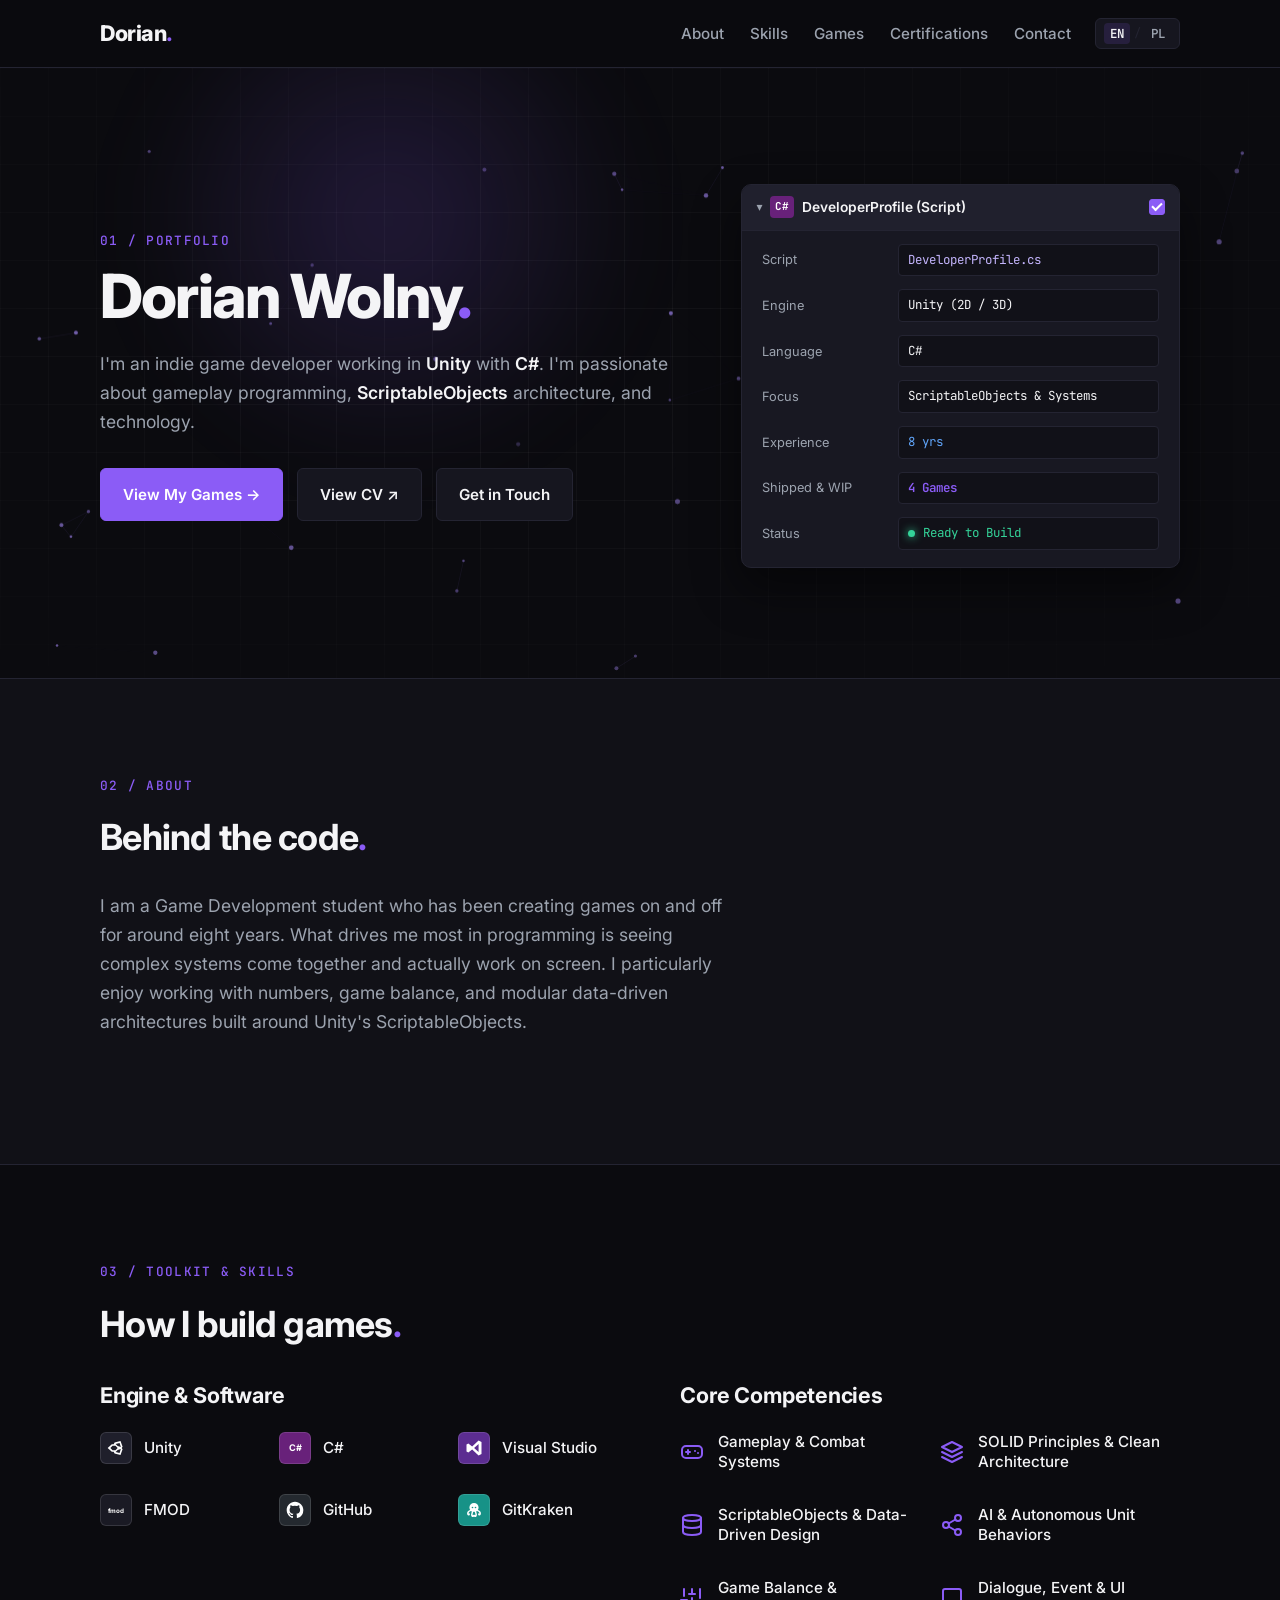
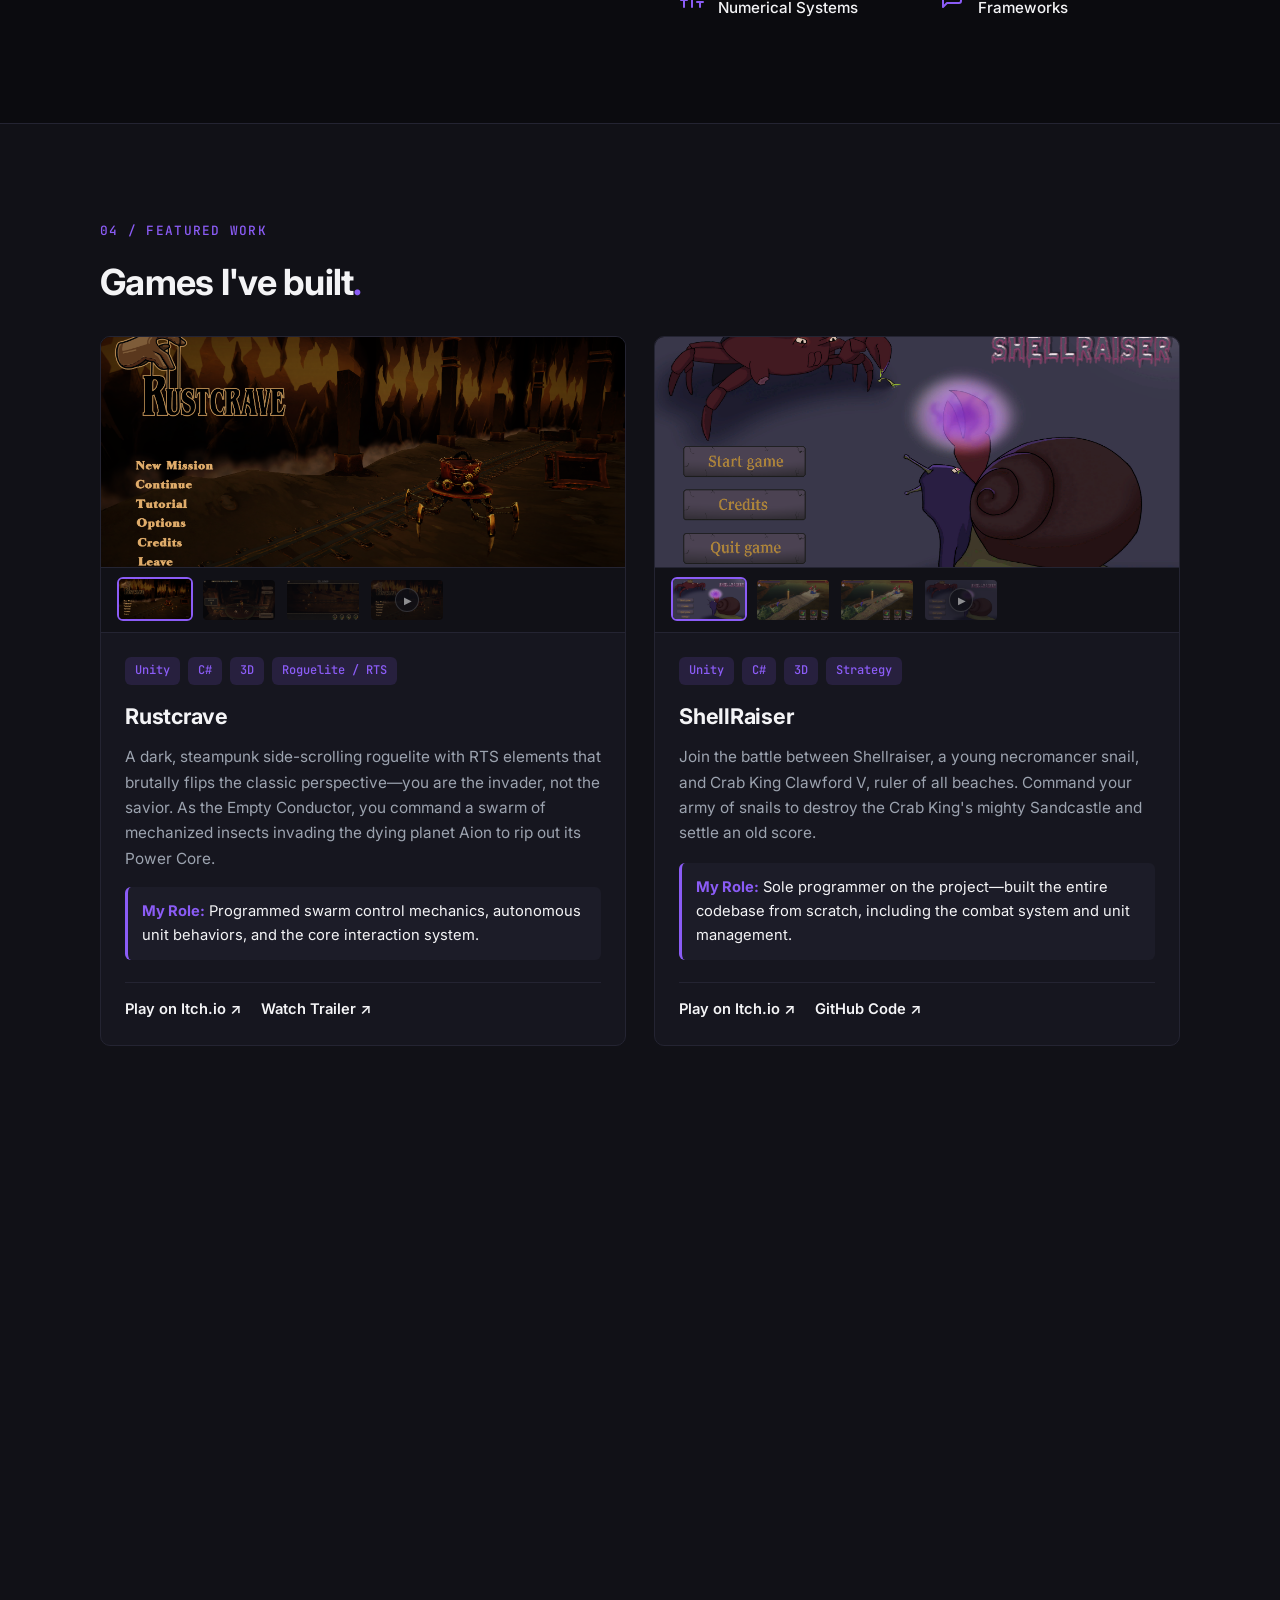
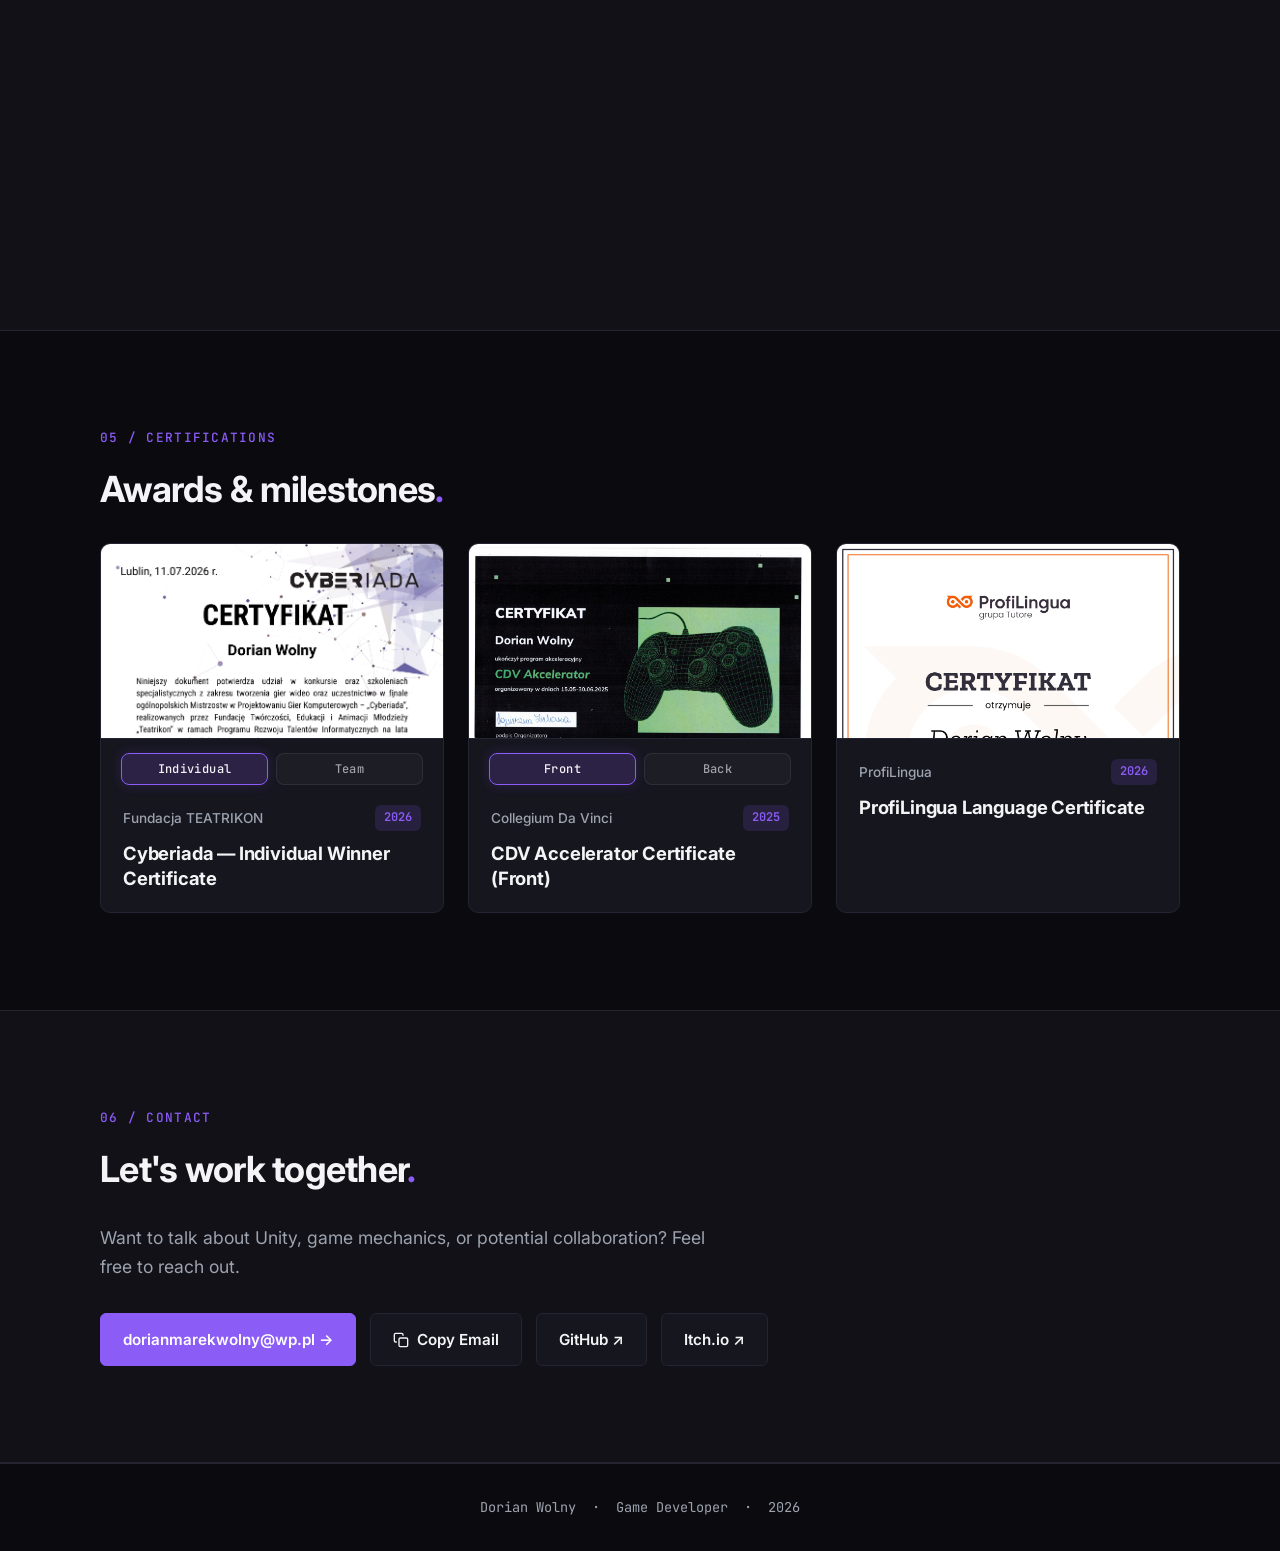
==== commit 76f5437f: ",.,. ,.,." ====
--- a/index.html
+++ b/index.html
@@ -52,6 +52,7 @@
             </p>
             <div class="hero-actions hero-animate hero-delay-4">
               <a href="#games" class="btn btn-primary" data-i18n="hero.ctaGames">View My Games &rarr;</a>
+              <a href="Images/Dorian%20Wolny%20CV%20eng.pdf" target="_blank" rel="noopener" class="btn btn-secondary" id="heroCvLink" data-i18n="hero.ctaCv">View CV &nearr;</a>
               <a href="#contact" class="btn btn-secondary" data-i18n="hero.ctaContact">Get in Touch</a>
             </div>
           </div>
@@ -367,6 +368,12 @@
               <div class="thumbnail-strip">
                 <button type="button" class="thumb-btn active" data-media-type="image" data-src="Images/NoShitthumbnail.jpg" aria-label="No-Shit view 1">
                   <img src="Images/NoShitthumbnail.jpg" alt="No-Shit thumbnail 1">
+                </button>
+                <button type="button" class="thumb-btn" data-media-type="image" data-src="Images/NoShitsecondimage.jpg" aria-label="No-Shit view 2">
+                  <img src="Images/NoShitsecondimage.jpg" alt="No-Shit thumbnail 2">
+                </button>
+                <button type="button" class="thumb-btn" data-media-type="image" data-src="Images/NoShitthirdimage.jpg" aria-label="No-Shit view 3">
+                  <img src="Images/NoShitthirdimage.jpg" alt="No-Shit thumbnail 3">
                 </button>
                 <button type="button" class="thumb-btn thumb-video-btn" data-media-type="video" data-src="Video/NoShitGameplay.mp4" data-poster="Images/NoShitthumbnail.jpg" aria-label="No-Shit gameplay video">
                   <img src="Images/NoShitthumbnail.jpg" alt="No-Shit gameplay video thumbnail">
--- a/style.css
+++ b/style.css
@@ -1827,4 +1827,32 @@
     grid-row: 3;
     max-height: none;
   }
-}+
+#lightbox .lightbox-stage:not(.has-translation) {
+  width: min(88vw, 1280px) !important;
+  max-width: min(88vw, 1280px) !important;
+  display: flex !important;
+  flex-direction: column;
+  align-items: center;
+  justify-content: center;
+  gap: 0.75rem;
+}
+
+#lightbox .lightbox-stage:not(.has-translation) > img#lightboxImage {
+  width: 100% !important;
+  height: 78vh !important;
+  max-width: 100% !important;
+  max-height: 78vh !important;
+  object-fit: contain !important;
+}
+
+#lightbox .lightbox-stage:not(.has-translation) > video#lightboxVideo {
+  width: 100% !important;
+  height: auto !important;
+  aspect-ratio: 16 / 9;
+  max-width: 100% !important;
+  max-height: 78vh !important;
+  background: #000000;
+  border-radius: 12px;
+}
+}
